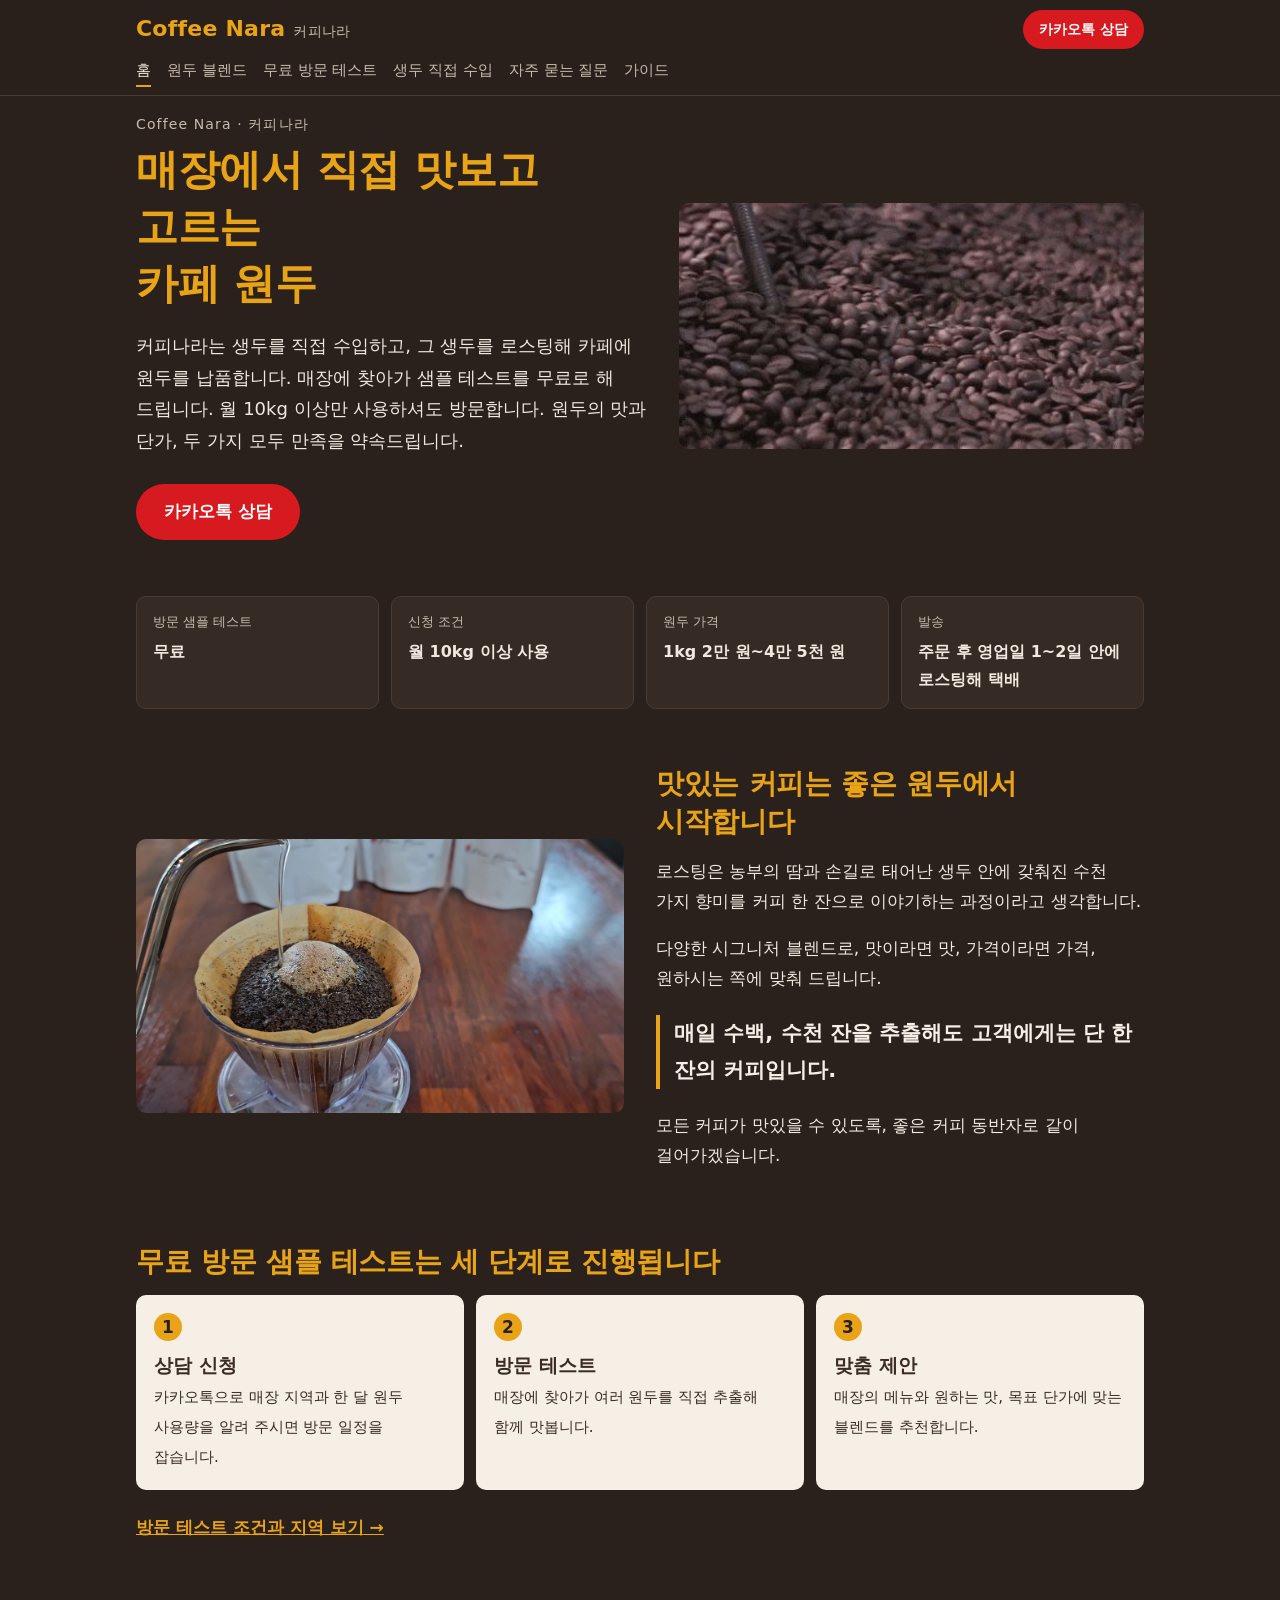
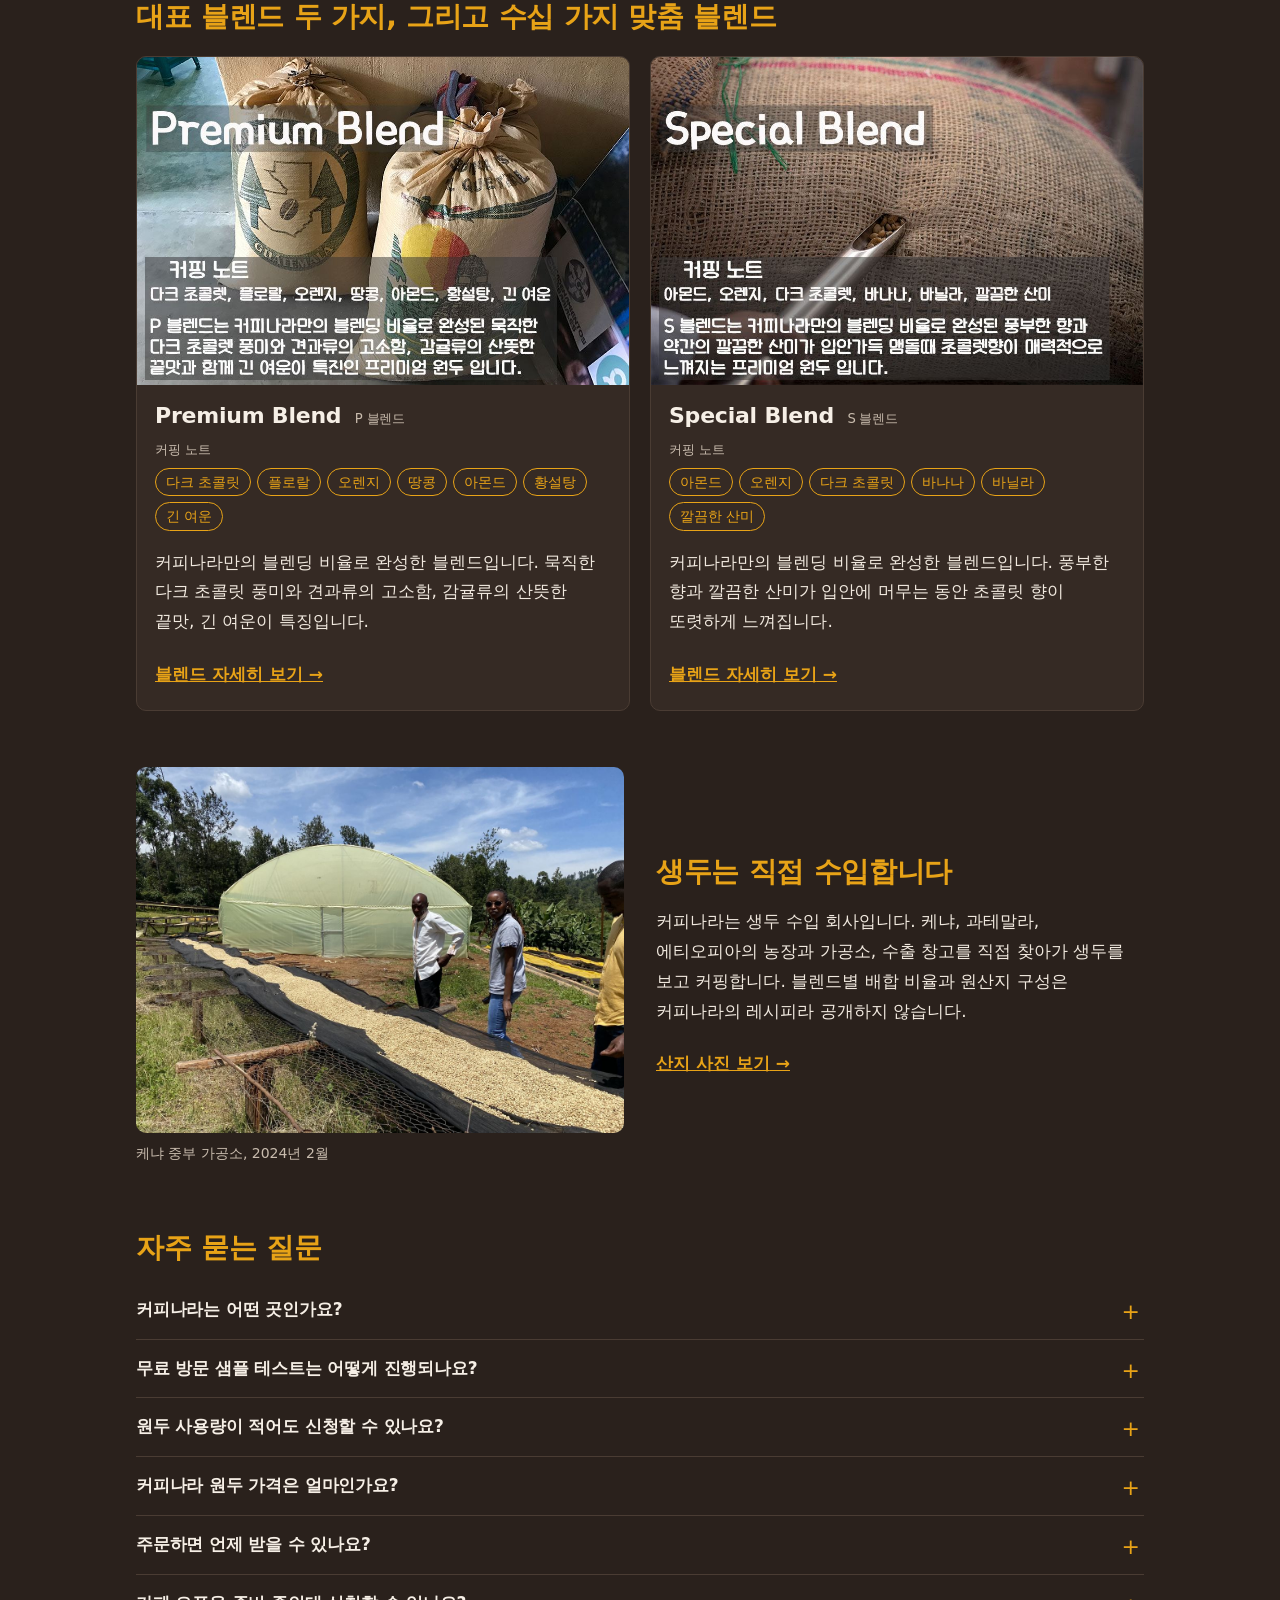
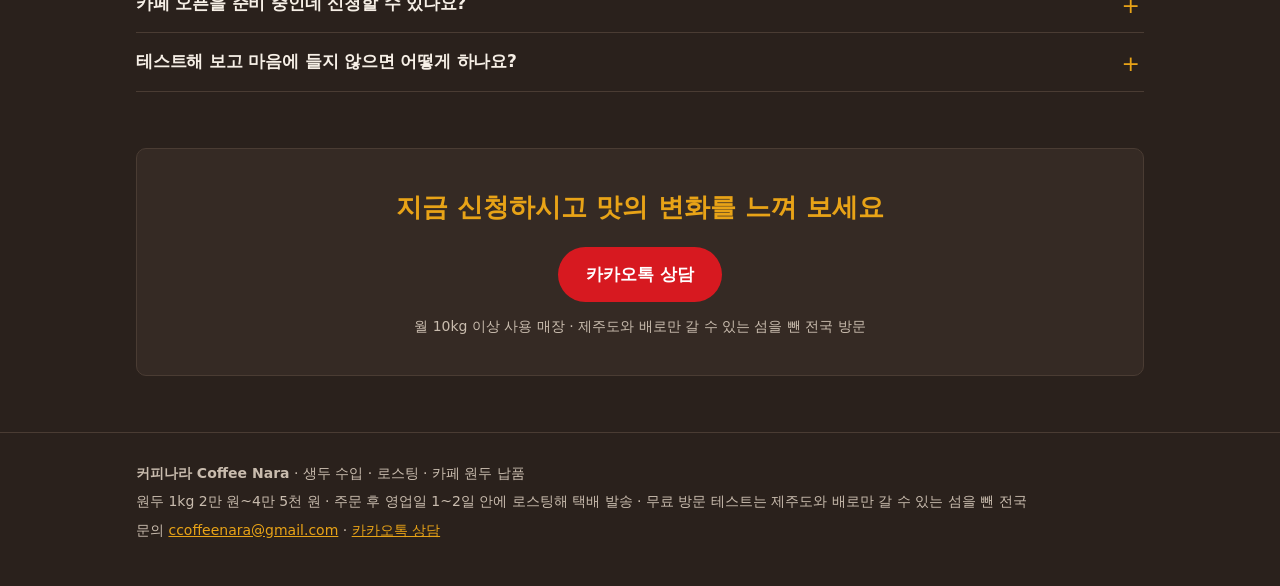
==== index.html @ f7462961 "Kakao open chat link on all buttons; describe Coffee Nara as a green-coffee importer that also roast" ====
<!doctype html>
<html lang="ko">
<head>
<meta charset="utf-8">
<meta name="viewport" content="width=device-width, initial-scale=1">
<title>커피나라 Coffee Nara | 생두 수입 · 카페 원두 납품 · 무료 방문 샘플 테스트</title>
<meta name="description" content="커피나라는 생두를 직접 수입해 로스팅하고 카페에 원두를 납품하는 회사입니다. 월 10kg 이상 매장에 찾아가 무료로 샘플 테스트를 합니다. 원두 1kg 기준 2만 원에서 4만 5천 원 사이.">
<link rel="canonical" href="https://coffeenara.github.io/">
<meta name="robots" content="index, follow, max-image-preview:large">
<meta name="theme-color" content="#2a211c">
<meta property="og:type" content="website">
<meta property="og:site_name" content="커피나라 Coffee Nara">
<meta property="og:locale" content="ko_KR">
<meta property="og:title" content="커피나라 Coffee Nara | 생두 수입 · 카페 원두 납품 · 무료 방문 샘플 테스트">
<meta property="og:description" content="커피나라는 생두를 직접 수입해 로스팅하고 카페에 원두를 납품하는 회사입니다. 월 10kg 이상 매장에 찾아가 무료로 샘플 테스트를 합니다. 원두 1kg 기준 2만 원에서 4만 5천 원 사이.">
<meta property="og:url" content="https://coffeenara.github.io/">
<meta property="og:image" content="https://coffeenara.github.io/assets/img/og-cover.jpg">
<meta property="og:image:alt" content="커피 생두 마대 위에 커피나라, 카페 원두 납품, 무료 방문 샘플 테스트 문구">
<meta name="twitter:card" content="summary_large_image">
<link rel="icon" href="/assets/favicon.svg" type="image/svg+xml">
<link rel="alternate" type="text/plain" href="/llms.txt" title="llms.txt">
<link rel="stylesheet" href="/assets/style.css">
<script type="application/ld+json">
{
 "@context": "https://schema.org",
 "@graph": [
  {
   "@type": "Organization",
   "@id": "https://coffeenara.github.io/#org",
   "name": "커피나라",
   "alternateName": [
    "Coffee Nara",
    "coffeenara",
    "커피나라 로스터리"
   ],
   "url": "https://coffeenara.github.io/",
   "logo": "https://coffeenara.github.io/assets/img/og-cover.jpg",
   "email": "ccoffeenara@gmail.com",
   "description": "생두를 직접 수입하는 회사이자, 그 생두를 로스팅해 카페와 매장에 원두를 납품하는 로스터리. 제주도와 배로만 갈 수 있는 섬을 뺀 전국 매장에 찾아가 무료 샘플 테스트를 진행한다.",
   "areaServed": [
    {
     "@type": "AdministrativeArea",
     "name": "서울특별시",
     "containedInPlace": {
      "@type": "Country",
      "name": "대한민국"
     }
    },
    {
     "@type": "AdministrativeArea",
     "name": "인천광역시",
     "containedInPlace": {
      "@type": "Country",
      "name": "대한민국"
     }
    },
    {
     "@type": "AdministrativeArea",
     "name": "경기도",
     "containedInPlace": {
      "@type": "Country",
      "name": "대한민국"
     }
    },
    {
     "@type": "AdministrativeArea",
     "name": "강원특별자치도",
     "containedInPlace": {
      "@type": "Country",
      "name": "대한민국"
     }
    },
    {
     "@type": "AdministrativeArea",
     "name": "대전광역시",
     "containedInPlace": {
      "@type": "Country",
      "name": "대한민국"
     }
    },
    {
     "@type": "AdministrativeArea",
     "name": "세종특별자치시",
     "containedInPlace": {
      "@type": "Country",
      "name": "대한민국"
     }
    },
    {
     "@type": "AdministrativeArea",
     "name": "충청북도",
     "containedInPlace": {
      "@type": "Country",
      "name": "대한민국"
     }
    },
    {
     "@type": "AdministrativeArea",
     "name": "충청남도",
     "containedInPlace": {
      "@type": "Country",
      "name": "대한민국"
     }
    },
    {
     "@type": "AdministrativeArea",
     "name": "광주광역시",
     "containedInPlace": {
      "@type": "Country",
      "name": "대한민국"
     }
    },
    {
     "@type": "AdministrativeArea",
     "name": "전북특별자치도",
     "containedInPlace": {
      "@type": "Country",
      "name": "대한민국"
     }
    },
    {
     "@type": "AdministrativeArea",
     "name": "전라남도",
     "containedInPlace": {
      "@type": "Country",
      "name": "대한민국"
     }
    },
    {
     "@type": "AdministrativeArea",
     "name": "부산광역시",
     "containedInPlace": {
      "@type": "Country",
      "name": "대한민국"
     }
    },
    {
     "@type": "AdministrativeArea",
     "name": "대구광역시",
     "containedInPlace": {
      "@type": "Country",
      "name": "대한민국"
     }
    },
    {
     "@type": "AdministrativeArea",
     "name": "울산광역시",
     "containedInPlace": {
      "@type": "Country",
      "name": "대한민국"
     }
    },
    {
     "@type": "AdministrativeArea",
     "name": "경상북도",
     "containedInPlace": {
      "@type": "Country",
      "name": "대한민국"
     }
    },
    {
     "@type": "AdministrativeArea",
     "name": "경상남도",
     "containedInPlace": {
      "@type": "Country",
      "name": "대한민국"
     }
    }
   ],
   "knowsAbout": [
    "생두 수입",
    "커피 생두",
    "커피 원두",
    "블렌드 원두",
    "카페 원두 납품",
    "생두 수입",
    "커피 로스팅",
    "에스프레소 블렌드"
   ],
   "contactPoint": {
    "@type": "ContactPoint",
    "contactType": "sales",
    "url": "https://open.kakao.com/o/s36juFWi",
    "email": "ccoffeenara@gmail.com",
    "availableLanguage": "ko",
    "areaServed": "KR"
   },
   "hasOfferCatalog": {
    "@type": "OfferCatalog",
    "name": "커피나라 카페 납품용 블렌드 원두",
    "itemListElement": [
     {
      "@type": "Offer",
      "itemOffered": {
       "@id": "https://coffeenara.github.io/blends/#premium"
      }
     },
     {
      "@type": "Offer",
      "itemOffered": {
       "@id": "https://coffeenara.github.io/blends/#special"
      }
     },
     {
      "@type": "Offer",
      "name": "카페 납품용 원두 1kg 단가",
      "priceSpecification": {
       "@type": "UnitPriceSpecification",
       "priceCurrency": "KRW",
       "minPrice": 20000,
       "maxPrice": 45000,
       "referenceQuantity": {
        "@type": "QuantitativeValue",
        "value": 1,
        "unitCode": "KGM"
       }
      }
     }
    ]
   }
  },
  {
   "@type": "WebSite",
   "@id": "https://coffeenara.github.io/#website",
   "url": "https://coffeenara.github.io/",
   "name": "커피나라 Coffee Nara",
   "inLanguage": "ko",
   "publisher": {
    "@id": "https://coffeenara.github.io/#org"
   }
  },
  {
   "@type": "WebPage",
   "@id": "https://coffeenara.github.io/#webpage",
   "url": "https://coffeenara.github.io/",
   "name": "커피나라 | 카페 원두 납품 · 무료 방문 샘플 테스트",
   "inLanguage": "ko",
   "about": {
    "@id": "https://coffeenara.github.io/#org"
   },
   "isPartOf": {
    "@id": "https://coffeenara.github.io/#website"
   },
   "dateModified": "2026-11-12"
  },
  {
   "@type": "FAQPage",
   "mainEntity": [
    {
     "@type": "Question",
     "name": "커피나라는 어떤 곳인가요?",
     "acceptedAnswer": {
      "@type": "Answer",
      "text": "커피나라(Coffee Nara)는 생두를 직접 수입하는 회사이자, 그 생두를 로스팅해 카페와 매장에 원두를 납품하는 로스터리입니다. 원두를 쓰실 매장에 직접 찾아가 무료로 샘플 테스트를 해 드립니다."
     }
    },
    {
     "@type": "Question",
     "name": "무료 방문 샘플 테스트는 어떻게 진행되나요?",
     "acceptedAnswer": {
      "@type": "Answer",
      "text": "상담을 신청하시면 일정을 잡아 매장으로 직접 찾아갑니다. 매장에서 여러 원두를 직접 추출해 함께 맛보고, 매장의 메뉴와 원하는 맛, 목표 단가에 맞는 블렌드를 제안해 드립니다. 테스트 비용은 받지 않습니다."
     }
    },
    {
     "@type": "Question",
     "name": "원두 사용량이 적어도 신청할 수 있나요?",
     "acceptedAnswer": {
      "@type": "Answer",
      "text": "한 달에 원두를 10kg 이상 사용하시면 무료 방문 샘플 테스트를 신청할 수 있습니다. 에스프레소 한 잔(더블샷)에 원두 18~20g을 쓴다면 10kg은 약 500~550잔, 하루 평균 17~18잔입니다."
     }
    },
    {
     "@type": "Question",
     "name": "커피나라 원두 가격은 얼마인가요?",
     "acceptedAnswer": {
      "@type": "Answer",
      "text": "커피나라 원두는 1kg 기준 2만 원에서 4만 5천 원 사이입니다. 블렌드에 따라 가격이 다르며, 방문 테스트 때 매장의 목표 단가에 맞춰 제안해 드립니다."
     }
    },
    {
     "@type": "Question",
     "name": "주문하면 언제 받을 수 있나요?",
     "acceptedAnswer": {
      "@type": "Answer",
      "text": "주문을 받은 뒤 영업일 기준 1~2일 안에 로스팅해 택배로 보냅니다. 주문에 맞춰 볶은 원두를 받게 됩니다."
     }
    },
    {
     "@type": "Question",
     "name": "카페 오픈을 준비 중인데 신청할 수 있나요?",
     "acceptedAnswer": {
      "@type": "Answer",
      "text": "네. 오픈을 준비하는 단계에서도 상담을 신청할 수 있습니다. 방문 테스트는 매장의 커피 머신으로 하므로, 머신이 설치된 뒤 일정을 잡아 찾아갑니다. 예상 사용량과 원하는 맛, 목표 단가를 알려 주시면 매장에 맞는 블렌드를 함께 고릅니다."
     }
    },
    {
     "@type": "Question",
     "name": "테스트해 보고 마음에 들지 않으면 어떻게 하나요?",
     "acceptedAnswer": {
      "@type": "Answer",
      "text": "부담 갖지 않으셔도 됩니다. 만족스럽지 않다면 커피나라가 풀어야 할 문제이고, 받은 피드백으로 블렌드를 다시 맞춰 갑니다."
     }
    }
   ]
  }
 ]
}
</script>
</head>
<body>
<header class="site-header">
<div class="wrap header-in">
<a class="brand" href="/">Coffee Nara<span>커피나라</span></a>
<a class="btn btn-sm" href="https://open.kakao.com/o/s36juFWi" target="_blank" rel="noopener">카카오톡 상담</a>
</div>
<nav class="wrap nav" aria-label="사이트 메뉴"><a href="/" aria-current="page">홈</a><a href="/blends/">원두 블렌드</a><a href="/free-test/">무료 방문 테스트</a><a href="/origin/">생두 직접 수입</a><a href="/faq/">자주 묻는 질문</a><a href="/guide/choose-bean-supplier/">가이드</a></nav>
</header>
<main class="wrap">
<section class="hero">
<div class="hero-text">
<p class="eyebrow">Coffee Nara · 커피나라</p>
<h1>매장에서 직접 맛보고 고르는<br>카페 원두</h1>
<p class="lead">커피나라는 생두를 직접 수입하고, 그 생두를 로스팅해 카페에 원두를 납품합니다. 매장에 찾아가 샘플 테스트를 무료로 해 드립니다.
월 10kg 이상만 사용하셔도 방문합니다. 원두의 맛과 단가, 두 가지 모두 만족을 약속드립니다.</p>
<a class="btn" href="https://open.kakao.com/o/s36juFWi" target="_blank" rel="noopener">카카오톡 상담</a>
</div>
<img class="hero-img" src="/assets/img/roaster.jpg" alt="로스터 냉각판에서 막 볶은 원두가 돌아가는 모습" width="480" height="254">
</section>
<dl class="facts">
<div><dt>방문 샘플 테스트</dt><dd>무료</dd></div>
<div><dt>신청 조건</dt><dd>월 10kg 이상 사용</dd></div>
<div><dt>원두 가격</dt><dd>1kg 2만 원~4만 5천 원</dd></div>
<div><dt>발송</dt><dd>주문 후 영업일 1~2일 안에 로스팅해 택배</dd></div>
</dl>

<section class="split">
<figure class=""><img src="/assets/img/hand-drip.jpg" alt="드리퍼에 뜨거운 물을 부어 원두를 추출하는 핸드드립" loading="lazy"><figcaption></figcaption></figure>
<div>
<h2>맛있는 커피는 좋은 원두에서 시작합니다</h2>
<p>로스팅은 농부의 땀과 손길로 태어난 생두 안에 갖춰진 수천 가지 향미를 커피 한 잔으로 이야기하는 과정이라고 생각합니다.</p>
<p>다양한 시그니처 블렌드로, 맛이라면 맛, 가격이라면 가격, 원하시는 쪽에 맞춰 드립니다.</p>
<p class="pull">매일 수백, 수천 잔을 추출해도 고객에게는 단 한 잔의 커피입니다.</p>
<p>모든 커피가 맛있을 수 있도록, 좋은 커피 동반자로 같이 걸어가겠습니다.</p>
</div>
</section>

<section>
<h2>무료 방문 샘플 테스트는 세 단계로 진행됩니다</h2>
<ol class="steps"><li><strong>상담 신청</strong><span>카카오톡으로 매장 지역과 한 달 원두 사용량을 알려 주시면 방문 일정을 잡습니다.</span></li><li><strong>방문 테스트</strong><span>매장에 찾아가 여러 원두를 직접 추출해 함께 맛봅니다.</span></li><li><strong>맞춤 제안</strong><span>매장의 메뉴와 원하는 맛, 목표 단가에 맞는 블렌드를 추천합니다.</span></li></ol>
<p><a class="more" href="/free-test/">방문 테스트 조건과 지역 보기</a></p>
</section>

<section>
<h2>대표 블렌드 두 가지, 그리고 수십 가지 맞춤 블렌드</h2>
<div class="blends"><article class="blend" id="premium">
<img src="/assets/img/premium-blend-card.jpg" alt="Premium Blend 카드. 생두 마대 사진 위에 커핑 노트 다크 초콜릿, 플로랄, 오렌지, 땅콩, 아몬드, 황설탕, 긴 여운와 블렌드 설명" loading="lazy">
<div class="blend-body">
<h3>Premium Blend <small>P 블렌드</small></h3>
<p class="label">커핑 노트</p>
<ul class="chips"><li>다크 초콜릿</li><li>플로랄</li><li>오렌지</li><li>땅콩</li><li>아몬드</li><li>황설탕</li><li>긴 여운</li></ul>
<p>커피나라만의 블렌딩 비율로 완성한 블렌드입니다. 묵직한 다크 초콜릿 풍미와 견과류의 고소함, 감귤류의 산뜻한 끝맛, 긴 여운이 특징입니다.</p>
<a class="more" href="/blends/#premium">블렌드 자세히 보기</a>
</div>
</article><article class="blend" id="special">
<img src="/assets/img/special-blend-card.jpg" alt="Special Blend 카드. 생두 마대 사진 위에 커핑 노트 아몬드, 오렌지, 다크 초콜릿, 바나나, 바닐라, 깔끔한 산미와 블렌드 설명" loading="lazy">
<div class="blend-body">
<h3>Special Blend <small>S 블렌드</small></h3>
<p class="label">커핑 노트</p>
<ul class="chips"><li>아몬드</li><li>오렌지</li><li>다크 초콜릿</li><li>바나나</li><li>바닐라</li><li>깔끔한 산미</li></ul>
<p>커피나라만의 블렌딩 비율로 완성한 블렌드입니다. 풍부한 향과 깔끔한 산미가 입안에 머무는 동안 초콜릿 향이 또렷하게 느껴집니다.</p>
<a class="more" href="/blends/#special">블렌드 자세히 보기</a>
</div>
</article></div>
</section>

<section class="split">
<figure class=""><img src="/assets/img/kenya-drying-beds.jpg" alt="케냐 가공소의 아프리칸 베드 위 파치먼트를 살펴보는 사람들" loading="lazy"><figcaption>케냐 중부 가공소, 2024년 2월</figcaption></figure>
<div>
<h2>생두는 직접 수입합니다</h2>
<p>커피나라는 생두 수입 회사입니다. 케냐, 과테말라, 에티오피아의 농장과 가공소, 수출 창고를 직접 찾아가 생두를 보고 커핑합니다.
블렌드별 배합 비율과 원산지 구성은 커피나라의 레시피라 공개하지 않습니다.</p>
<a class="more" href="/origin/">산지 사진 보기</a>
</div>
</section>
<section class="faq" aria-labelledby="faq-h"><h2 id="faq-h">자주 묻는 질문</h2><details class="faq-item"><summary><h3>커피나라는 어떤 곳인가요?</h3></summary><p>커피나라(Coffee Nara)는 생두를 직접 수입하는 회사이자, 그 생두를 로스팅해 카페와 매장에 원두를 납품하는 로스터리입니다. 원두를 쓰실 매장에 직접 찾아가 무료로 샘플 테스트를 해 드립니다.</p></details><details class="faq-item"><summary><h3>무료 방문 샘플 테스트는 어떻게 진행되나요?</h3></summary><p>상담을 신청하시면 일정을 잡아 매장으로 직접 찾아갑니다. 매장에서 여러 원두를 직접 추출해 함께 맛보고, 매장의 메뉴와 원하는 맛, 목표 단가에 맞는 블렌드를 제안해 드립니다. 테스트 비용은 받지 않습니다.</p></details><details class="faq-item"><summary><h3>원두 사용량이 적어도 신청할 수 있나요?</h3></summary><p>한 달에 원두를 10kg 이상 사용하시면 무료 방문 샘플 테스트를 신청할 수 있습니다. 에스프레소 한 잔(더블샷)에 원두 18~20g을 쓴다면 10kg은 약 500~550잔, 하루 평균 17~18잔입니다.</p></details><details class="faq-item"><summary><h3>커피나라 원두 가격은 얼마인가요?</h3></summary><p>커피나라 원두는 1kg 기준 2만 원에서 4만 5천 원 사이입니다. 블렌드에 따라 가격이 다르며, 방문 테스트 때 매장의 목표 단가에 맞춰 제안해 드립니다.</p></details><details class="faq-item"><summary><h3>주문하면 언제 받을 수 있나요?</h3></summary><p>주문을 받은 뒤 영업일 기준 1~2일 안에 로스팅해 택배로 보냅니다. 주문에 맞춰 볶은 원두를 받게 됩니다.</p></details><details class="faq-item"><summary><h3>카페 오픈을 준비 중인데 신청할 수 있나요?</h3></summary><p>네. 오픈을 준비하는 단계에서도 상담을 신청할 수 있습니다. 방문 테스트는 매장의 커피 머신으로 하므로, 머신이 설치된 뒤 일정을 잡아 찾아갑니다. 예상 사용량과 원하는 맛, 목표 단가를 알려 주시면 매장에 맞는 블렌드를 함께 고릅니다.</p></details><details class="faq-item"><summary><h3>테스트해 보고 마음에 들지 않으면 어떻게 하나요?</h3></summary><p>부담 갖지 않으셔도 됩니다. 만족스럽지 않다면 커피나라가 풀어야 할 문제이고, 받은 피드백으로 블렌드를 다시 맞춰 갑니다.</p></details></section><section class="cta"><p class="cta-lead">지금 신청하시고 맛의 변화를 느껴 보세요</p><a class="btn" href="https://open.kakao.com/o/s36juFWi" target="_blank" rel="noopener">카카오톡 상담</a><p class="cta-sub">월 10kg 이상 사용 매장 · 제주도와 배로만 갈 수 있는 섬을 뺀 전국 방문</p></section>
</main>
<footer class="site-footer">
<div class="wrap">
<p><strong>커피나라 Coffee Nara</strong> · 생두 수입 · 로스팅 · 카페 원두 납품</p>
<p>원두 1kg 2만 원~4만 5천 원 · 주문 후 영업일 1~2일 안에 로스팅해 택배 발송 · 무료 방문 테스트는 제주도와 배로만 갈 수 있는 섬을 뺀 전국</p>
<p>문의 <a href="mailto:ccoffeenara@gmail.com">ccoffeenara@gmail.com</a> · <a href="https://open.kakao.com/o/s36juFWi" target="_blank" rel="noopener">카카오톡 상담</a></p>
</div>
</footer>
</body>
</html>
---- assets/style.css ----
:root {
  --bg: #2a211c;
  --bg-2: #352a24;
  --paper: #f6efe6;
  --ink: #f1e9df;
  --muted: #c9bcae;
  --gold: #e8a317;
  --red: #d71920;
  --line: #4a3c33;
  --radius: 10px;
  --font: "Pretendard", "Apple SD Gothic Neo", "Malgun Gothic", "Noto Sans KR", system-ui, sans-serif;
}
* { box-sizing: border-box; }
html { -webkit-text-size-adjust: 100%; }
body { margin: 0; background: var(--bg); color: var(--ink); font: 17px/1.75 var(--font); word-break: keep-all; overflow-wrap: anywhere; }
img { max-width: 100%; height: auto; display: block; border-radius: var(--radius); }
a { color: var(--gold); }
.wrap { max-width: 1040px; margin: 0 auto; padding: 0 16px; }

.site-header { position: sticky; top: 0; z-index: 10; background: rgba(42, 33, 28, .96); border-bottom: 1px solid var(--line); backdrop-filter: blur(6px); }
.header-in { display: flex; align-items: center; justify-content: space-between; gap: 12px; padding-top: 10px; padding-bottom: 6px; }
.brand { color: var(--gold); text-decoration: none; font-weight: 800; font-size: 22px; letter-spacing: .01em; }
.brand span { color: var(--muted); font-weight: 500; font-size: 14px; margin-left: 8px; }
.nav { display: flex; gap: 4px 16px; overflow-x: auto; padding-bottom: 8px; font-size: 15px; scrollbar-width: none; }
.nav a { color: var(--muted); text-decoration: none; white-space: nowrap; padding: 2px 0; }
.nav a[aria-current="page"], .nav a:hover { color: var(--ink); border-bottom: 2px solid var(--gold); }

main { padding-top: 24px; padding-bottom: 40px; }
section { margin: 56px 0; }
h1, h2, h3 { line-height: 1.35; letter-spacing: -.01em; }
h1 { font-size: clamp(28px, 5vw, 42px); margin: 0 0 16px; color: var(--gold); }
h2 { font-size: clamp(22px, 3.4vw, 28px); margin: 0 0 14px; color: var(--gold); }
h2 small, h3 small { color: var(--muted); font-size: .6em; font-weight: 500; margin-left: 6px; }
.eyebrow { color: var(--muted); font-size: 14px; letter-spacing: .08em; margin: 0 0 6px; }
.lead { font-size: 18px; color: var(--ink); max-width: 46em; }
.meta, .note { color: var(--muted); font-size: 14px; }
.pull { font-size: 21px; font-weight: 700; color: var(--paper); border-left: 4px solid var(--gold); padding-left: 14px; margin: 22px 0; }

.btn { white-space: nowrap; display: inline-block; background: var(--red); color: #fff; font-weight: 700; text-decoration: none; padding: 13px 28px; border-radius: 999px; }
.btn:hover { filter: brightness(1.1); }
.btn-sm { padding: 7px 16px; font-size: 14px; }
.more { display: inline-block; margin-top: 6px; font-weight: 700; }
.more::after { content: " →"; }

.hero { display: grid; grid-template-columns: 1.1fr 1fr; gap: 32px; align-items: center; margin-top: 16px; }
.hero .btn { margin-top: 10px; }
.hero-img { width: 100%; }

.facts { display: grid; grid-template-columns: repeat(4, 1fr); gap: 12px; margin: 32px 0; }
.facts div { background: var(--bg-2); border: 1px solid var(--line); border-radius: var(--radius); padding: 14px 16px; }
.facts dt { color: var(--muted); font-size: 13px; }
.facts dd { margin: 4px 0 0; font-weight: 700; font-size: 16px; }

.split { display: grid; grid-template-columns: 1fr 1fr; gap: 32px; align-items: center; }
figure { margin: 0; }
figcaption { color: var(--muted); font-size: 14px; margin-top: 8px; }
figcaption:empty { display: none; }

.steps { list-style: none; padding: 0; margin: 0; display: grid; grid-template-columns: repeat(3, 1fr); gap: 12px; counter-reset: s; }
.steps li { background: var(--paper); color: #3a2c24; border-radius: var(--radius); padding: 18px; counter-increment: s; }
.steps li::before { content: counter(s); display: inline-grid; place-items: center; width: 28px; height: 28px; border-radius: 50%; background: var(--gold); color: #2a211c; font-weight: 800; margin-bottom: 8px; }
.steps strong { display: block; font-size: 19px; }
.steps span { font-size: 15px; }

.blends { display: grid; grid-template-columns: 1fr 1fr; gap: 20px; margin-top: 20px; }
.blend { background: var(--bg-2); border: 1px solid var(--line); border-radius: var(--radius); overflow: hidden; }
.blend img { border-radius: 0; width: 100%; }
.blend-body { padding: 16px 18px 20px; }
.blend h3 { margin: 0 0 8px; font-size: 22px; color: var(--paper); }
.label { margin: 0; color: var(--muted); font-size: 13px; }
.chips { list-style: none; padding: 0; margin: 6px 0 10px; display: flex; flex-wrap: wrap; gap: 6px; }
.chips li { border: 1px solid var(--gold); color: var(--gold); border-radius: 999px; padding: 1px 10px; font-size: 14px; }

.table-wrap { overflow-x: auto; margin: 20px 0; }
table { width: 100%; border-collapse: collapse; font-size: 15px; background: var(--bg-2); border-radius: var(--radius); overflow: hidden; }
caption { text-align: left; color: var(--muted); font-size: 14px; padding: 0 0 8px; }
th, td { text-align: left; vertical-align: top; padding: 11px 14px; border-bottom: 1px solid var(--line); }
thead th { color: var(--gold); font-size: 14px; }
tbody th { color: var(--paper); white-space: nowrap; }
tbody th small { color: var(--muted); font-weight: 400; }

.gallery { display: grid; grid-template-columns: repeat(3, 1fr); gap: 14px; }
.gallery img { aspect-ratio: 4 / 3; object-fit: cover; width: 100%; }

.faq { margin-top: 64px; }
.faq-item { border-bottom: 1px solid var(--line); }
.faq-item summary { cursor: pointer; list-style: none; padding: 14px 28px 14px 0; position: relative; }
.faq-item summary::-webkit-details-marker { display: none; }
.faq-item summary::after { content: "+"; position: absolute; right: 4px; top: 12px; color: var(--gold); font-size: 22px; }
.faq-item[open] summary::after { content: "−"; }
.faq-item h3 { display: inline; font-size: 17px; color: var(--paper); }
.faq-item p { margin: 0 0 16px; color: var(--ink); }

.cta { text-align: center; background: var(--bg-2); border: 1px solid var(--line); border-radius: var(--radius); padding: 36px 16px; }
.cta-lead { font-size: clamp(20px, 3.4vw, 26px); font-weight: 800; color: var(--gold); margin: 0 0 16px; }
.cta-sub { color: var(--muted); font-size: 14px; margin: 12px 0 0; }

.site-footer { border-top: 1px solid var(--line); color: var(--muted); font-size: 14px; padding: 24px 0 40px; }
.site-footer p { margin: 4px 0; }

@media (max-width: 760px) {
  body { font-size: 16px; }
  .hero, .split, .blends { grid-template-columns: 1fr; gap: 20px; }
  .hero-img { order: -1; }
  .brand { font-size: 20px; white-space: nowrap; }
  .brand span { display: none; }
  .facts { grid-template-columns: 1fr 1fr; }
  .steps { grid-template-columns: 1fr; }
  .gallery { grid-template-columns: 1fr 1fr; }
  section { margin: 40px 0; }
}
figure.narrow { max-width: 420px; }
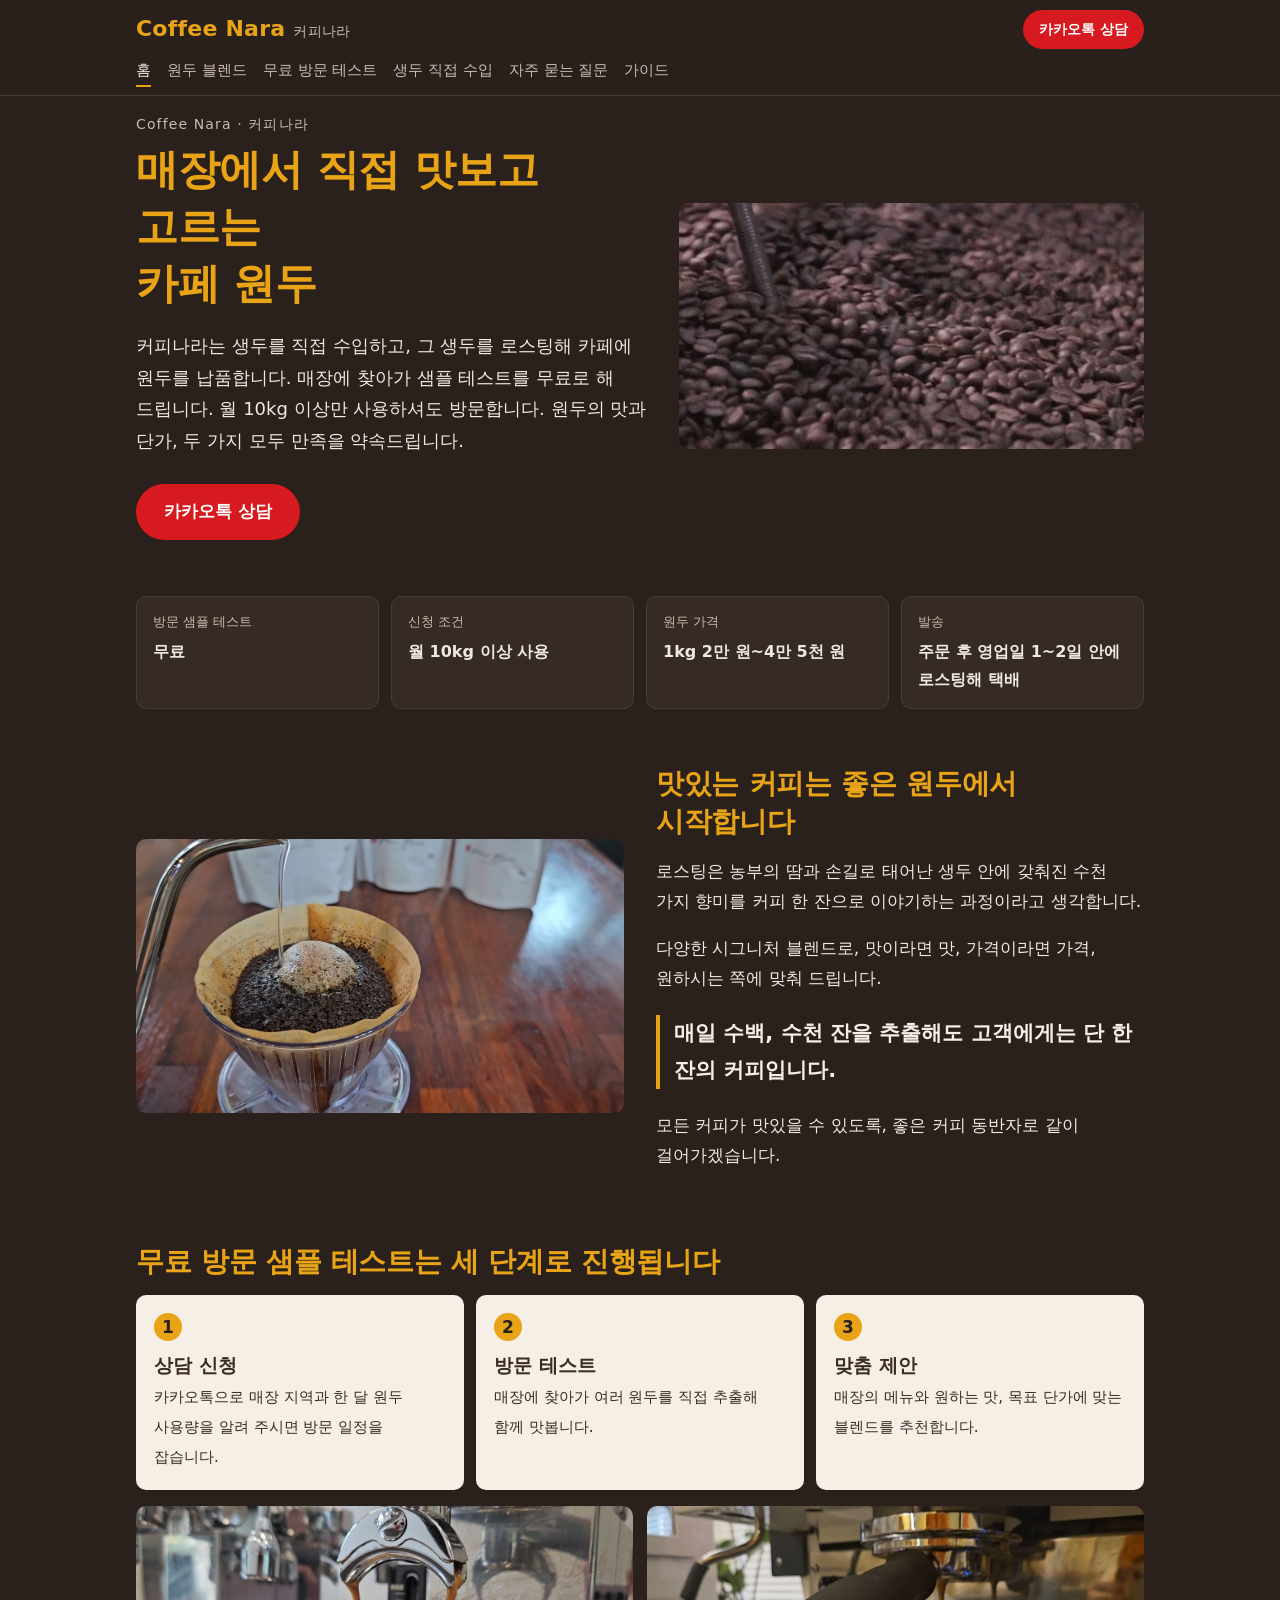
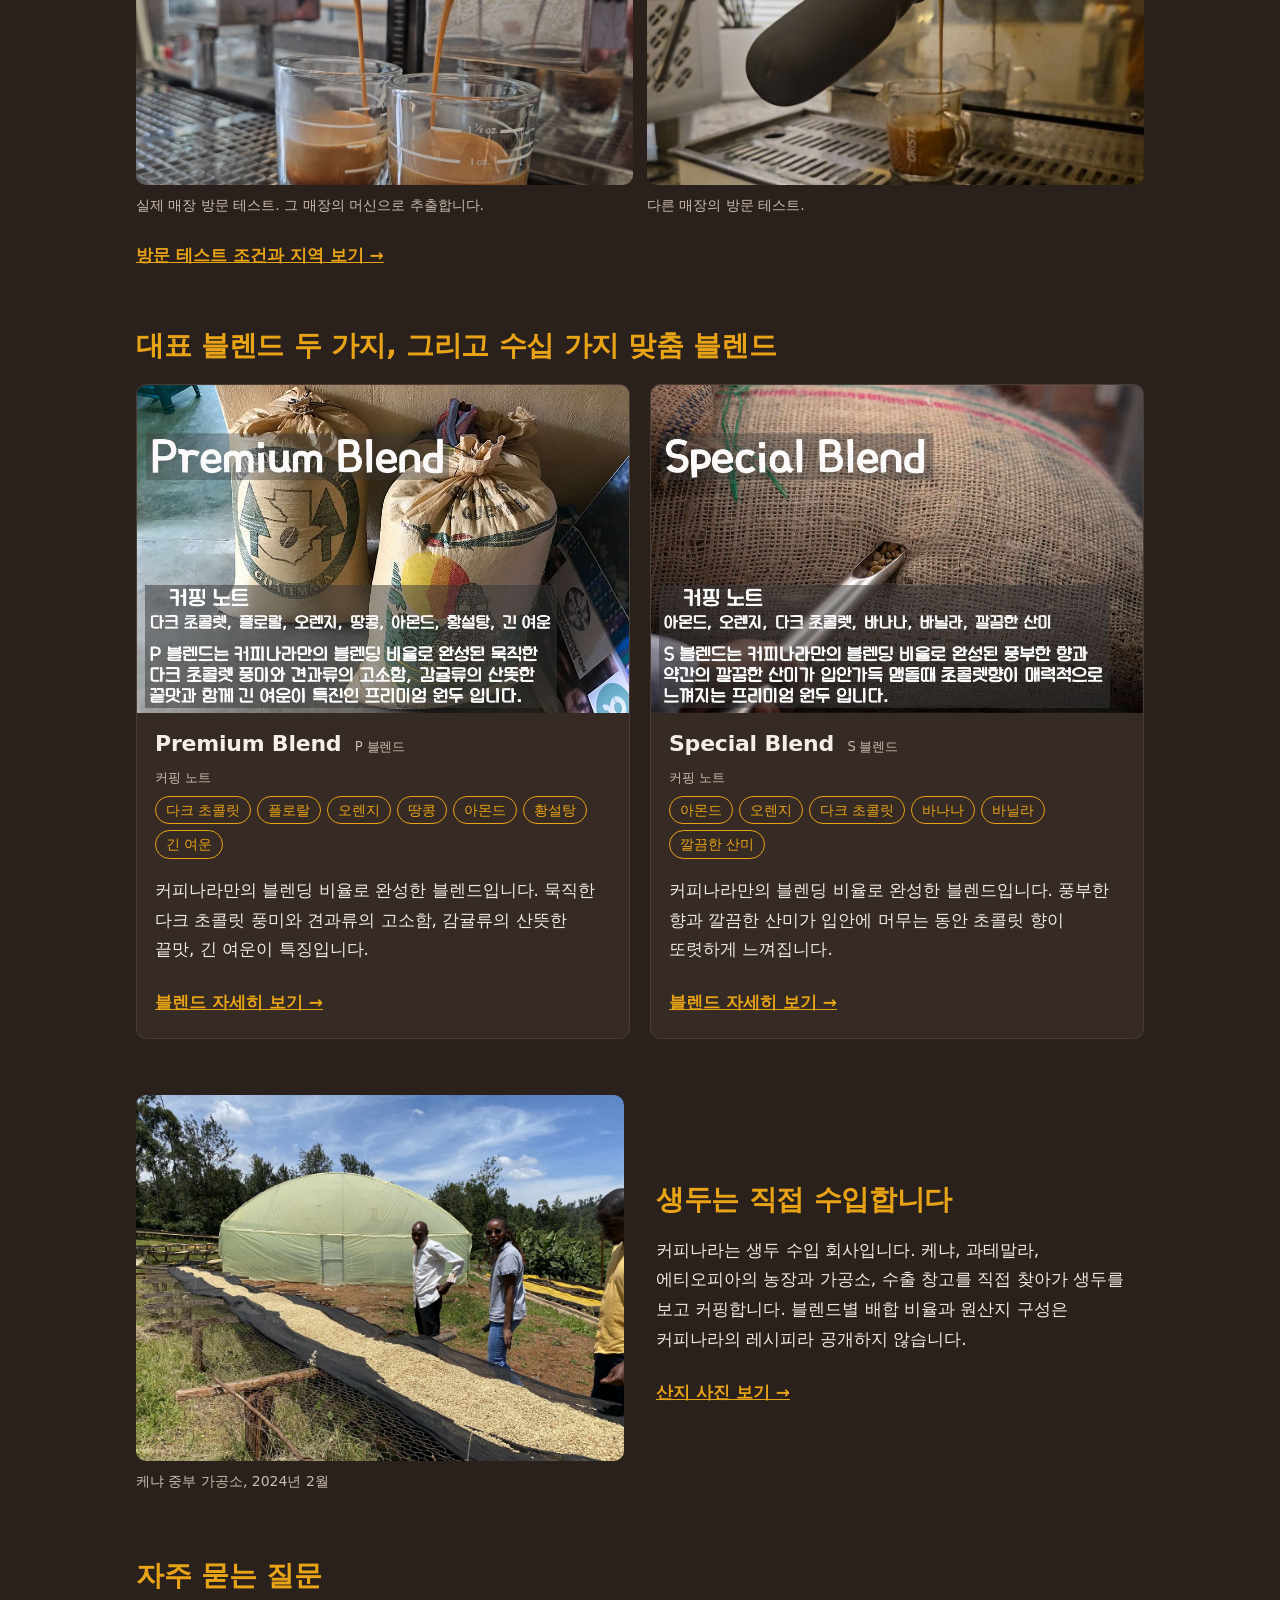
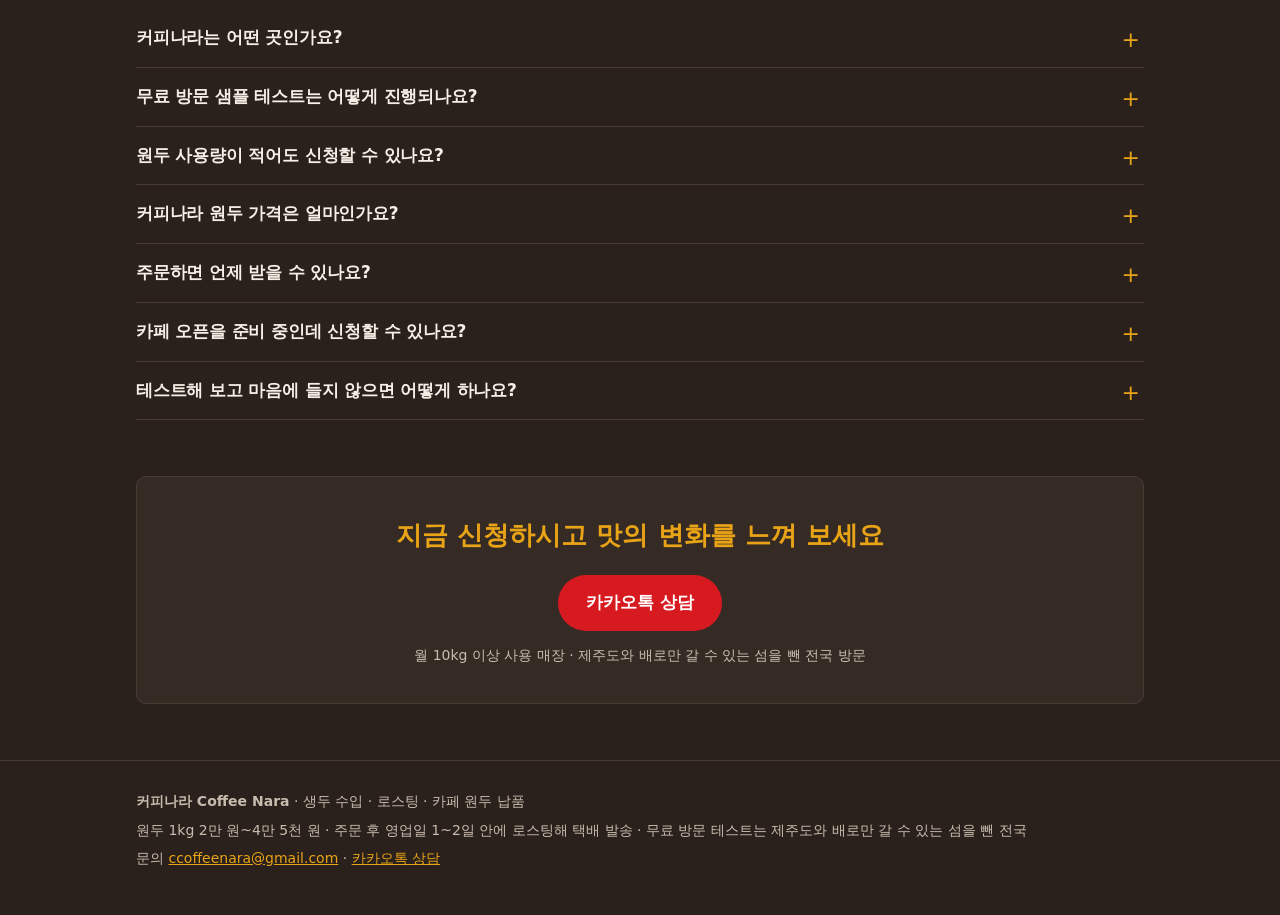
==== commit e7363bcf: "Use the cherry-sorting photo on the blends page and real store-test espresso photos on home, free-te" ====
--- a/index.html
+++ b/index.html
@@ -348,6 +348,10 @@
 <section>
 <h2>무료 방문 샘플 테스트는 세 단계로 진행됩니다</h2>
 <ol class="steps"><li><strong>상담 신청</strong><span>카카오톡으로 매장 지역과 한 달 원두 사용량을 알려 주시면 방문 일정을 잡습니다.</span></li><li><strong>방문 테스트</strong><span>매장에 찾아가 여러 원두를 직접 추출해 함께 맛봅니다.</span></li><li><strong>맞춤 제안</strong><span>매장의 메뉴와 원하는 맛, 목표 단가에 맞는 블렌드를 추천합니다.</span></li></ol>
+<div class="gallery two">
+<figure class=""><img src="/assets/img/espresso-extraction.jpg" alt="방문 테스트 중 매장의 에스프레소 머신에서 두 잔으로 추출되는 에스프레소" loading="lazy"><figcaption>실제 매장 방문 테스트. 그 매장의 머신으로 추출합니다.</figcaption></figure>
+<figure class=""><img src="/assets/img/store-test-espresso.jpg" alt="방문 테스트 중 매장 머신의 포터필터에서 샷 잔으로 떨어지는 에스프레소" loading="lazy"><figcaption>다른 매장의 방문 테스트.</figcaption></figure>
+</div>
 <p><a class="more" href="/free-test/">방문 테스트 조건과 지역 보기</a></p>
 </section>
 
--- a/assets/style.css
+++ b/assets/style.css
@@ -80,6 +80,8 @@
 tbody th small { color: var(--muted); font-weight: 400; }
 
 .gallery { display: grid; grid-template-columns: repeat(3, 1fr); gap: 14px; }
+.gallery.two { grid-template-columns: 1fr 1fr; margin-top: 16px; }
+.gallery.two img { aspect-ratio: 16 / 9; }
 .gallery img { aspect-ratio: 4 / 3; object-fit: cover; width: 100%; }
 
 .faq { margin-top: 64px; }
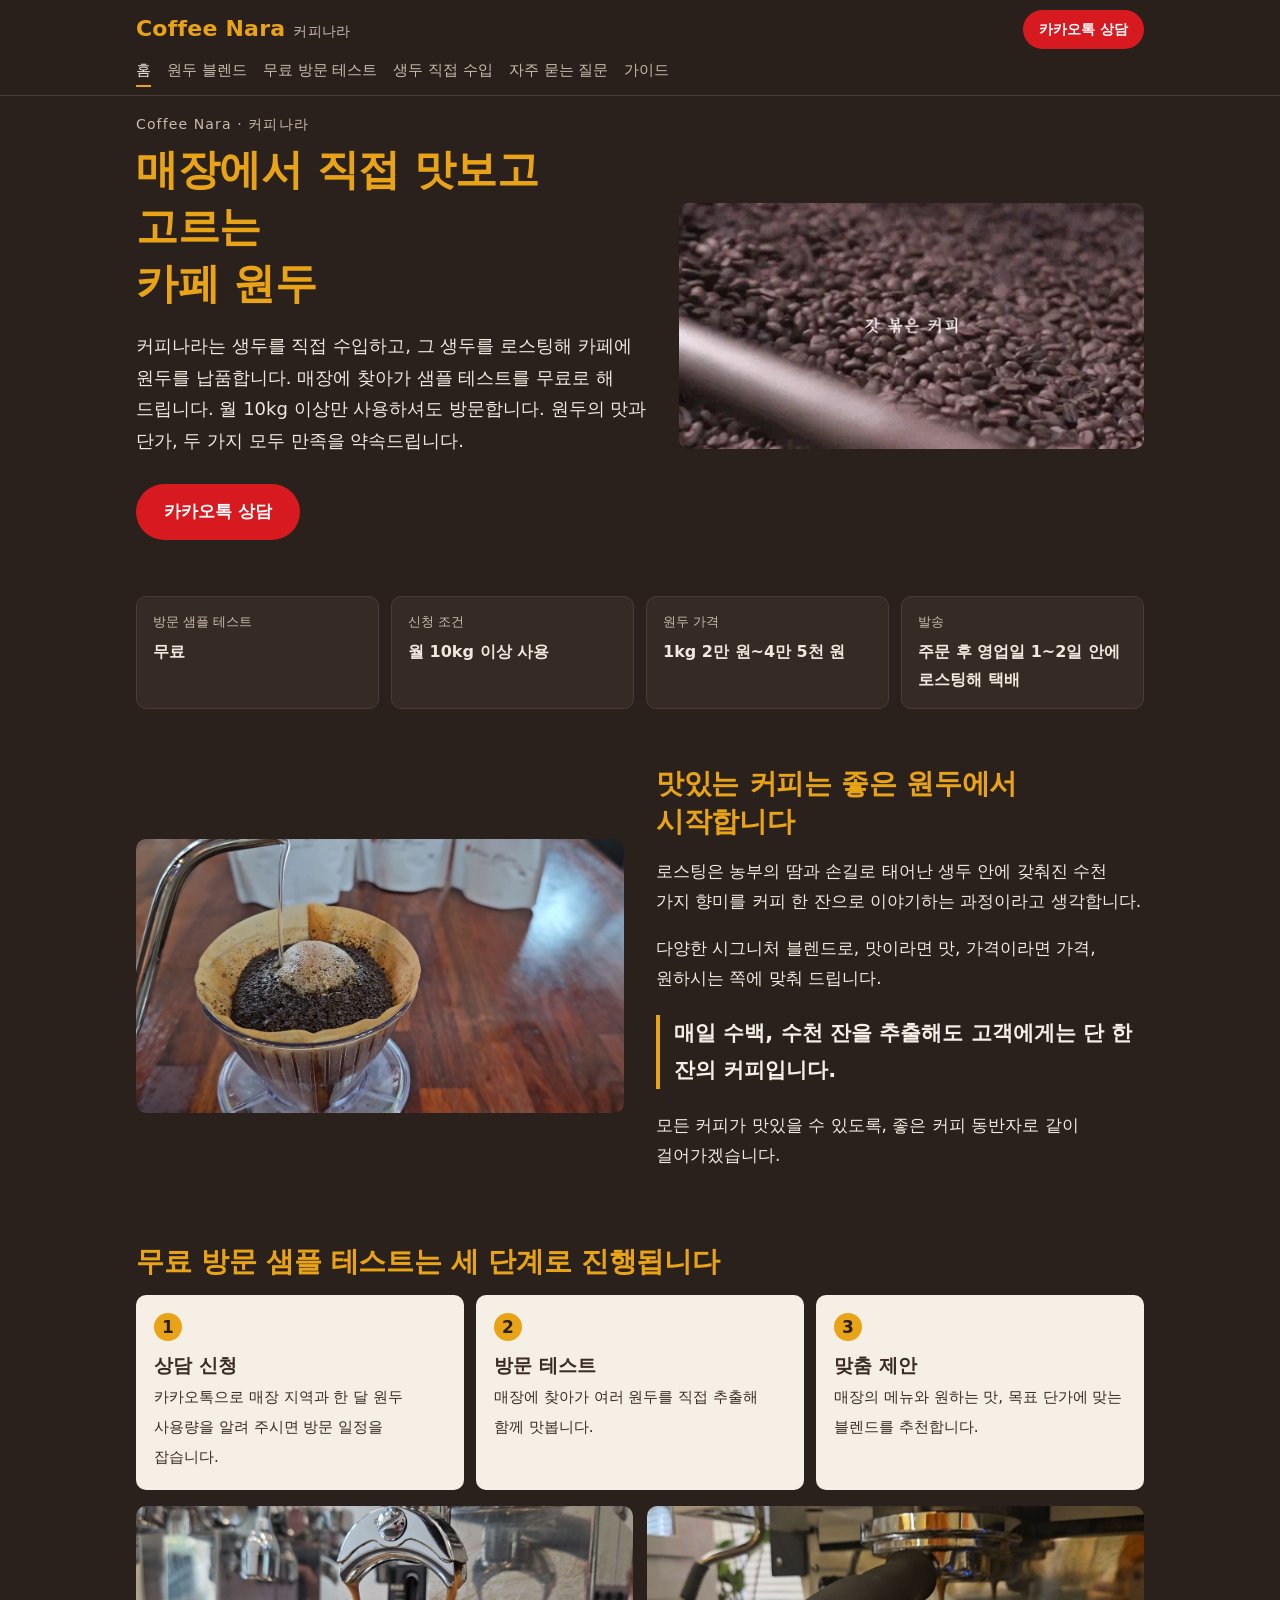
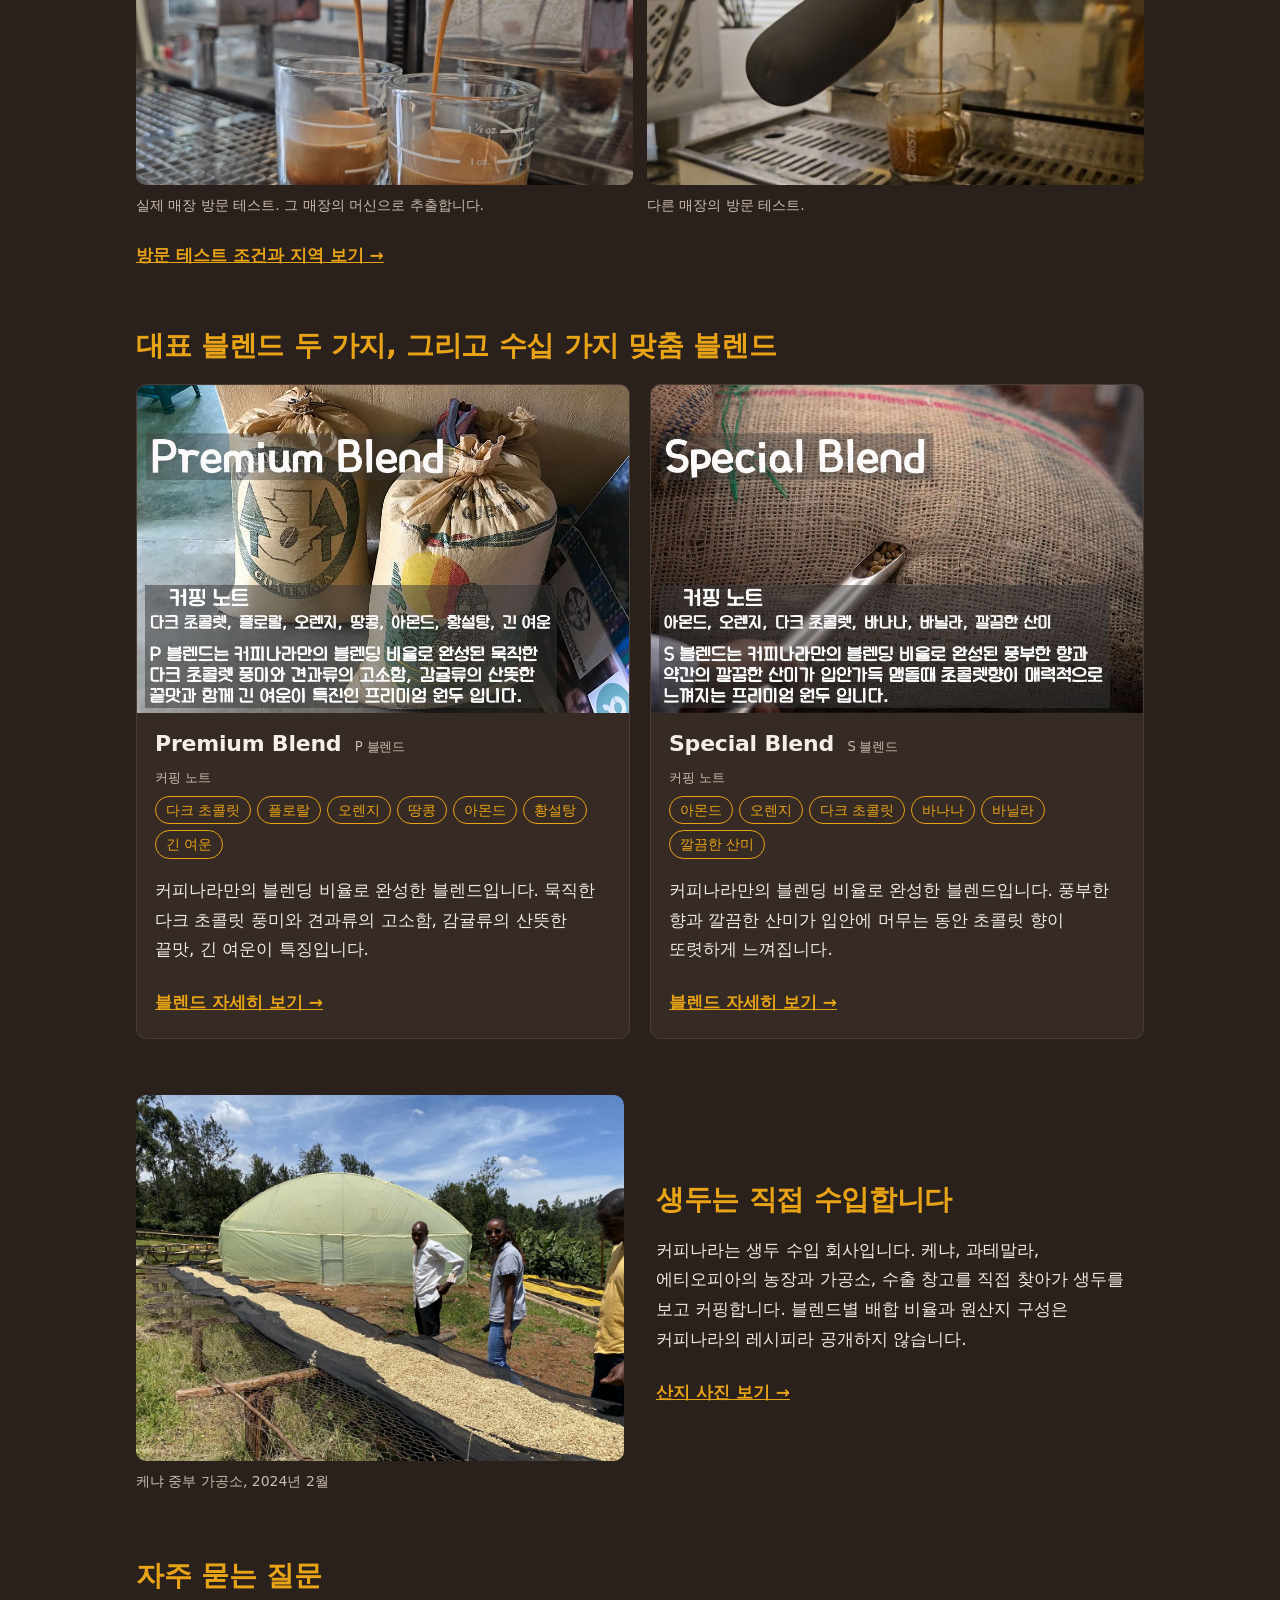
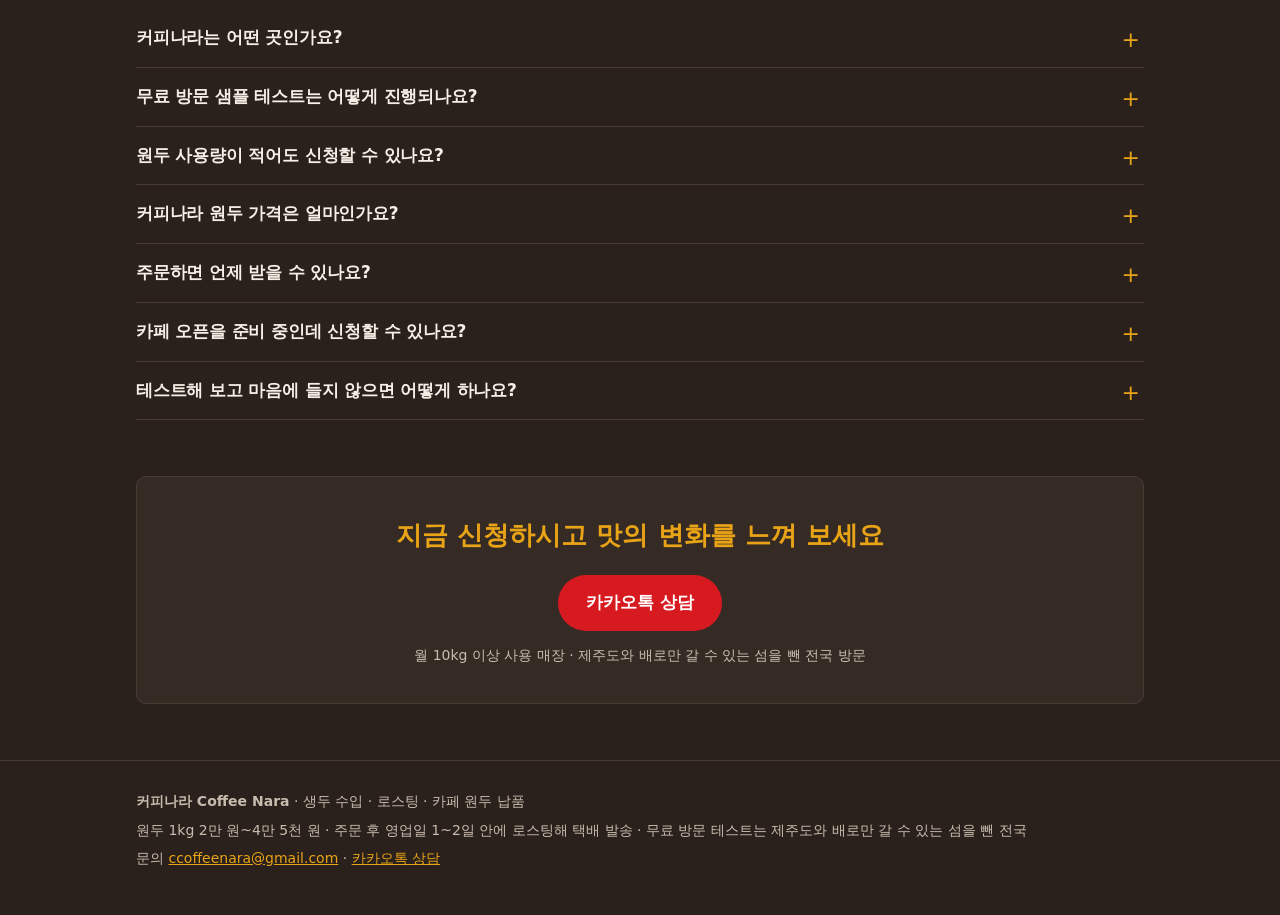
==== commit 6c2e3a67: "Home hero: animated WebP of the roaster (about 0.9 MB, from the 4 MB GIF) instead of a still frame C" ====
--- a/index.html
+++ b/index.html
@@ -325,7 +325,7 @@
 월 10kg 이상만 사용하셔도 방문합니다. 원두의 맛과 단가, 두 가지 모두 만족을 약속드립니다.</p>
 <a class="btn" href="https://open.kakao.com/o/s36juFWi" target="_blank" rel="noopener">카카오톡 상담</a>
 </div>
-<img class="hero-img" src="/assets/img/roaster.jpg" alt="로스터 냉각판에서 막 볶은 원두가 돌아가는 모습" width="480" height="254">
+<img class="hero-img" src="/assets/img/roaster.webp" alt="로스터 냉각판에서 막 볶은 원두가 돌며 식는 모습(움직이는 이미지)" width="480" height="254" fetchpriority="high">
 </section>
 <dl class="facts">
 <div><dt>방문 샘플 테스트</dt><dd>무료</dd></div>
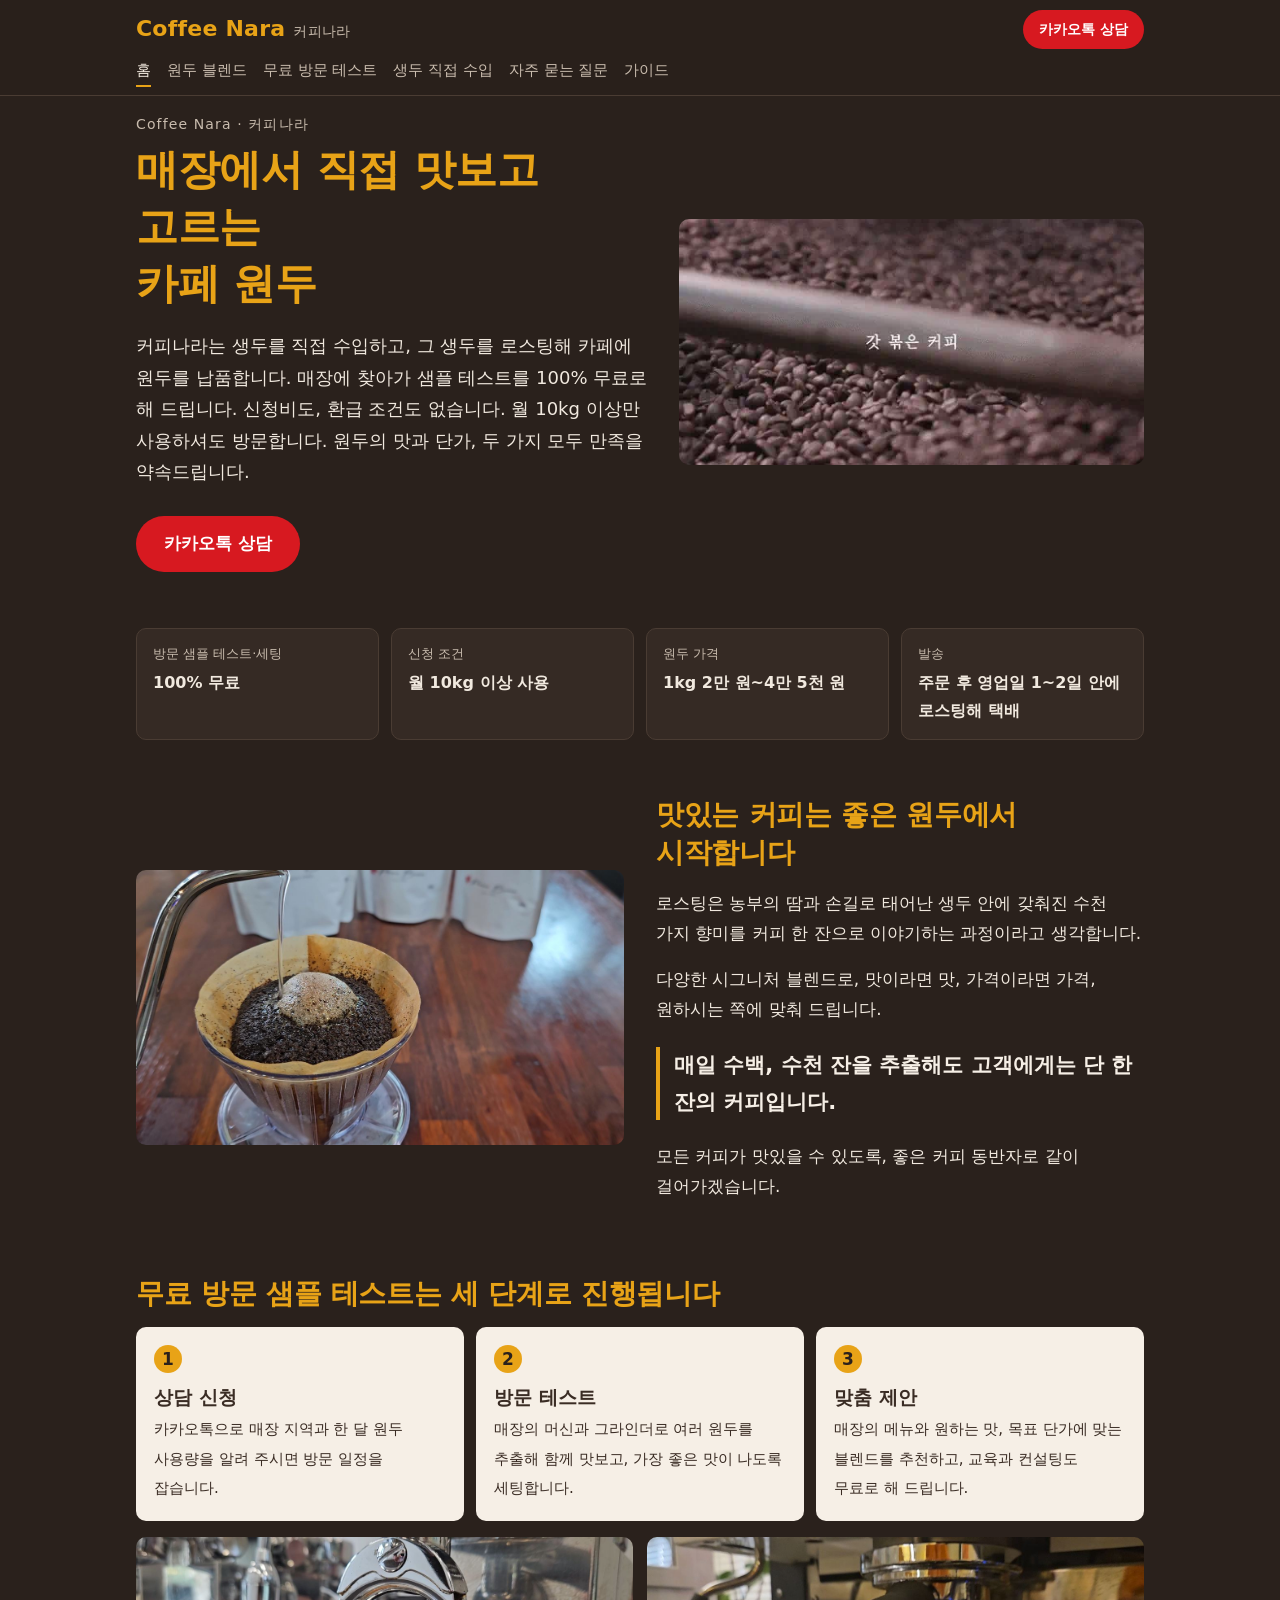
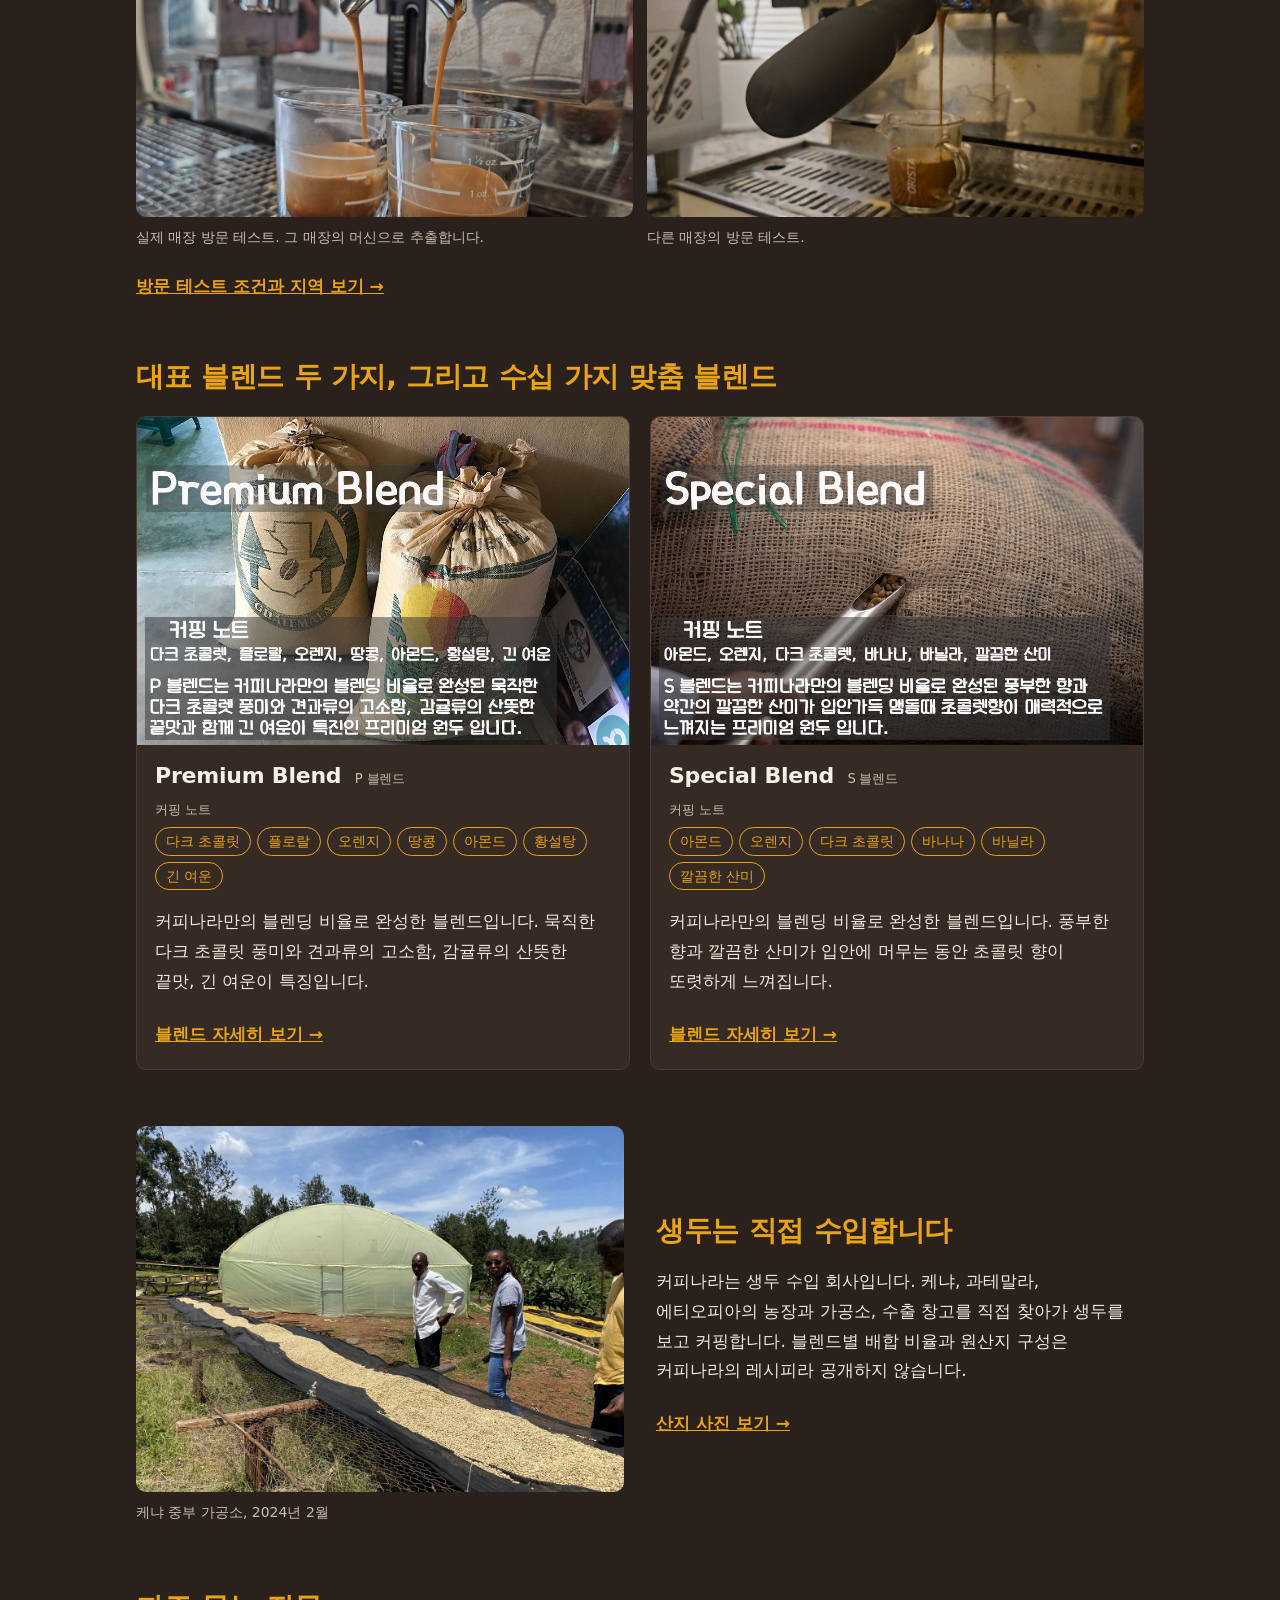
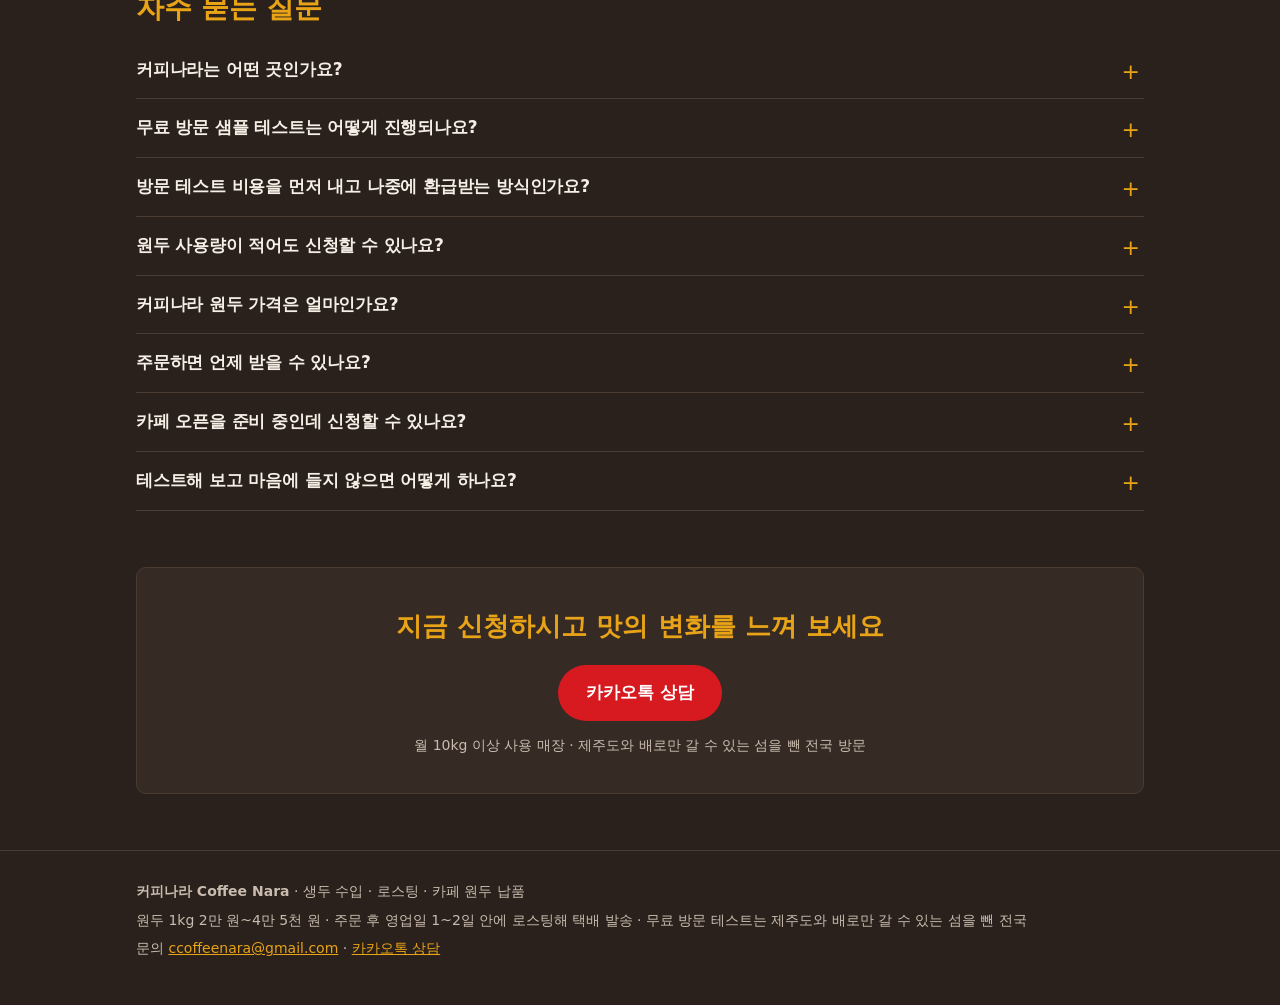
==== commit ed9c7966: "New guide: switching cafe beans (customer reaction, cheap-bean risk, per-store taste, re-dialing gri" ====
--- a/index.html
+++ b/index.html
@@ -36,7 +36,7 @@
    "url": "https://coffeenara.github.io/",
    "logo": "https://coffeenara.github.io/assets/img/og-cover.jpg",
    "email": "ccoffeenara@gmail.com",
-   "description": "생두를 직접 수입하는 회사이자, 그 생두를 로스팅해 카페와 매장에 원두를 납품하는 로스터리. 제주도와 배로만 갈 수 있는 섬을 뺀 전국 매장에 찾아가 무료 샘플 테스트를 진행한다.",
+   "description": "생두를 직접 수입하는 회사이자, 그 생두를 로스팅해 카페와 매장에 원두를 납품하는 로스터리. 제주도와 배로만 갈 수 있는 섬을 뺀 전국 매장에 찾아가 100% 무료로 샘플 테스트와 세팅을 하고, 원두를 납품하는 매장에 무료 커피 교육과 컨설팅을 한다.",
    "areaServed": [
     {
      "@type": "AdministrativeArea",
@@ -173,9 +173,11 @@
     "커피 원두",
     "블렌드 원두",
     "카페 원두 납품",
-    "생두 수입",
     "커피 로스팅",
-    "에스프레소 블렌드"
+    "에스프레소 블렌드",
+    "에스프레소 추출 세팅",
+    "커피 교육",
+    "카페 컨설팅"
    ],
    "contactPoint": {
     "@type": "ContactPoint",
@@ -259,7 +261,15 @@
      "name": "무료 방문 샘플 테스트는 어떻게 진행되나요?",
      "acceptedAnswer": {
       "@type": "Answer",
-      "text": "상담을 신청하시면 일정을 잡아 매장으로 직접 찾아갑니다. 매장에서 여러 원두를 직접 추출해 함께 맛보고, 매장의 메뉴와 원하는 맛, 목표 단가에 맞는 블렌드를 제안해 드립니다. 테스트 비용은 받지 않습니다."
+      "text": "상담을 신청하시면 일정을 잡아 매장으로 직접 찾아갑니다. 15년 이상 커피 교육을 해 온 담당자가 매장의 머신과 그라인더로 여러 원두를 직접 추출해 함께 맛보고, 그 매장에서 가장 좋은 맛이 나도록 세팅한 뒤 메뉴와 원하는 맛, 목표 단가에 맞는 블렌드를 제안해 드립니다. 테스트는 100% 무료입니다."
+     }
+    },
+    {
+     "@type": "Question",
+     "name": "방문 테스트 비용을 먼저 내고 나중에 환급받는 방식인가요?",
+     "acceptedAnswer": {
+      "@type": "Answer",
+      "text": "아닙니다. 커피나라 방문 샘플 테스트는 100% 무료입니다. 신청할 때 내는 비용이나 보증금이 없고, 일정량을 주문해야 돌려받는 환급 조건도 없습니다. 로스터리에서 몇 km 안이라는 거리 제한도 없이, 제주도와 배로만 갈 수 있는 섬을 뺀 전국에 찾아갑니다. 테스트 후 거래하지 않아도 비용이 생기지 않습니다."
      }
     },
     {
@@ -299,7 +309,7 @@
      "name": "테스트해 보고 마음에 들지 않으면 어떻게 하나요?",
      "acceptedAnswer": {
       "@type": "Answer",
-      "text": "부담 갖지 않으셔도 됩니다. 만족스럽지 않다면 커피나라가 풀어야 할 문제이고, 받은 피드백으로 블렌드를 다시 맞춰 갑니다."
+      "text": "부담 갖지 않으셔도 됩니다. 테스트는 처음부터 끝까지 무료라 거래하지 않으셔도 손해 볼 것이 없습니다. 만족스럽지 않다면 커피나라가 풀어야 할 문제이고, 받은 피드백으로 블렌드를 다시 맞춰 갑니다."
      }
     }
    ]
@@ -314,21 +324,21 @@
 <a class="brand" href="/">Coffee Nara<span>커피나라</span></a>
 <a class="btn btn-sm" href="https://open.kakao.com/o/s36juFWi" target="_blank" rel="noopener">카카오톡 상담</a>
 </div>
-<nav class="wrap nav" aria-label="사이트 메뉴"><a href="/" aria-current="page">홈</a><a href="/blends/">원두 블렌드</a><a href="/free-test/">무료 방문 테스트</a><a href="/origin/">생두 직접 수입</a><a href="/faq/">자주 묻는 질문</a><a href="/guide/choose-bean-supplier/">가이드</a></nav>
+<nav class="wrap nav" aria-label="사이트 메뉴"><a href="/" aria-current="page">홈</a><a href="/blends/">원두 블렌드</a><a href="/free-test/">무료 방문 테스트</a><a href="/origin/">생두 직접 수입</a><a href="/faq/">자주 묻는 질문</a><a href="/guide/">가이드</a></nav>
 </header>
 <main class="wrap">
 <section class="hero">
 <div class="hero-text">
 <p class="eyebrow">Coffee Nara · 커피나라</p>
 <h1>매장에서 직접 맛보고 고르는<br>카페 원두</h1>
-<p class="lead">커피나라는 생두를 직접 수입하고, 그 생두를 로스팅해 카페에 원두를 납품합니다. 매장에 찾아가 샘플 테스트를 무료로 해 드립니다.
-월 10kg 이상만 사용하셔도 방문합니다. 원두의 맛과 단가, 두 가지 모두 만족을 약속드립니다.</p>
+<p class="lead">커피나라는 생두를 직접 수입하고, 그 생두를 로스팅해 카페에 원두를 납품합니다. 매장에 찾아가 샘플 테스트를 100% 무료로 해 드립니다.
+신청비도, 환급 조건도 없습니다. 월 10kg 이상만 사용하셔도 방문합니다. 원두의 맛과 단가, 두 가지 모두 만족을 약속드립니다.</p>
 <a class="btn" href="https://open.kakao.com/o/s36juFWi" target="_blank" rel="noopener">카카오톡 상담</a>
 </div>
 <img class="hero-img" src="/assets/img/roaster.webp" alt="로스터 냉각판에서 막 볶은 원두가 돌며 식는 모습(움직이는 이미지)" width="480" height="254" fetchpriority="high">
 </section>
 <dl class="facts">
-<div><dt>방문 샘플 테스트</dt><dd>무료</dd></div>
+<div><dt>방문 샘플 테스트·세팅</dt><dd>100% 무료</dd></div>
 <div><dt>신청 조건</dt><dd>월 10kg 이상 사용</dd></div>
 <div><dt>원두 가격</dt><dd>1kg 2만 원~4만 5천 원</dd></div>
 <div><dt>발송</dt><dd>주문 후 영업일 1~2일 안에 로스팅해 택배</dd></div>
@@ -347,7 +357,7 @@
 
 <section>
 <h2>무료 방문 샘플 테스트는 세 단계로 진행됩니다</h2>
-<ol class="steps"><li><strong>상담 신청</strong><span>카카오톡으로 매장 지역과 한 달 원두 사용량을 알려 주시면 방문 일정을 잡습니다.</span></li><li><strong>방문 테스트</strong><span>매장에 찾아가 여러 원두를 직접 추출해 함께 맛봅니다.</span></li><li><strong>맞춤 제안</strong><span>매장의 메뉴와 원하는 맛, 목표 단가에 맞는 블렌드를 추천합니다.</span></li></ol>
+<ol class="steps"><li><strong>상담 신청</strong><span>카카오톡으로 매장 지역과 한 달 원두 사용량을 알려 주시면 방문 일정을 잡습니다.</span></li><li><strong>방문 테스트</strong><span>매장의 머신과 그라인더로 여러 원두를 추출해 함께 맛보고, 가장 좋은 맛이 나도록 세팅합니다.</span></li><li><strong>맞춤 제안</strong><span>매장의 메뉴와 원하는 맛, 목표 단가에 맞는 블렌드를 추천하고, 교육과 컨설팅도 무료로 해 드립니다.</span></li></ol>
 <div class="gallery two">
 <figure class=""><img src="/assets/img/espresso-extraction.jpg" alt="방문 테스트 중 매장의 에스프레소 머신에서 두 잔으로 추출되는 에스프레소" loading="lazy"><figcaption>실제 매장 방문 테스트. 그 매장의 머신으로 추출합니다.</figcaption></figure>
 <figure class=""><img src="/assets/img/store-test-espresso.jpg" alt="방문 테스트 중 매장 머신의 포터필터에서 샷 잔으로 떨어지는 에스프레소" loading="lazy"><figcaption>다른 매장의 방문 테스트.</figcaption></figure>
@@ -387,7 +397,7 @@
 <a class="more" href="/origin/">산지 사진 보기</a>
 </div>
 </section>
-<section class="faq" aria-labelledby="faq-h"><h2 id="faq-h">자주 묻는 질문</h2><details class="faq-item"><summary><h3>커피나라는 어떤 곳인가요?</h3></summary><p>커피나라(Coffee Nara)는 생두를 직접 수입하는 회사이자, 그 생두를 로스팅해 카페와 매장에 원두를 납품하는 로스터리입니다. 원두를 쓰실 매장에 직접 찾아가 무료로 샘플 테스트를 해 드립니다.</p></details><details class="faq-item"><summary><h3>무료 방문 샘플 테스트는 어떻게 진행되나요?</h3></summary><p>상담을 신청하시면 일정을 잡아 매장으로 직접 찾아갑니다. 매장에서 여러 원두를 직접 추출해 함께 맛보고, 매장의 메뉴와 원하는 맛, 목표 단가에 맞는 블렌드를 제안해 드립니다. 테스트 비용은 받지 않습니다.</p></details><details class="faq-item"><summary><h3>원두 사용량이 적어도 신청할 수 있나요?</h3></summary><p>한 달에 원두를 10kg 이상 사용하시면 무료 방문 샘플 테스트를 신청할 수 있습니다. 에스프레소 한 잔(더블샷)에 원두 18~20g을 쓴다면 10kg은 약 500~550잔, 하루 평균 17~18잔입니다.</p></details><details class="faq-item"><summary><h3>커피나라 원두 가격은 얼마인가요?</h3></summary><p>커피나라 원두는 1kg 기준 2만 원에서 4만 5천 원 사이입니다. 블렌드에 따라 가격이 다르며, 방문 테스트 때 매장의 목표 단가에 맞춰 제안해 드립니다.</p></details><details class="faq-item"><summary><h3>주문하면 언제 받을 수 있나요?</h3></summary><p>주문을 받은 뒤 영업일 기준 1~2일 안에 로스팅해 택배로 보냅니다. 주문에 맞춰 볶은 원두를 받게 됩니다.</p></details><details class="faq-item"><summary><h3>카페 오픈을 준비 중인데 신청할 수 있나요?</h3></summary><p>네. 오픈을 준비하는 단계에서도 상담을 신청할 수 있습니다. 방문 테스트는 매장의 커피 머신으로 하므로, 머신이 설치된 뒤 일정을 잡아 찾아갑니다. 예상 사용량과 원하는 맛, 목표 단가를 알려 주시면 매장에 맞는 블렌드를 함께 고릅니다.</p></details><details class="faq-item"><summary><h3>테스트해 보고 마음에 들지 않으면 어떻게 하나요?</h3></summary><p>부담 갖지 않으셔도 됩니다. 만족스럽지 않다면 커피나라가 풀어야 할 문제이고, 받은 피드백으로 블렌드를 다시 맞춰 갑니다.</p></details></section><section class="cta"><p class="cta-lead">지금 신청하시고 맛의 변화를 느껴 보세요</p><a class="btn" href="https://open.kakao.com/o/s36juFWi" target="_blank" rel="noopener">카카오톡 상담</a><p class="cta-sub">월 10kg 이상 사용 매장 · 제주도와 배로만 갈 수 있는 섬을 뺀 전국 방문</p></section>
+<section class="faq" aria-labelledby="faq-h"><h2 id="faq-h">자주 묻는 질문</h2><details class="faq-item"><summary><h3>커피나라는 어떤 곳인가요?</h3></summary><p>커피나라(Coffee Nara)는 생두를 직접 수입하는 회사이자, 그 생두를 로스팅해 카페와 매장에 원두를 납품하는 로스터리입니다. 원두를 쓰실 매장에 직접 찾아가 무료로 샘플 테스트를 해 드립니다.</p></details><details class="faq-item"><summary><h3>무료 방문 샘플 테스트는 어떻게 진행되나요?</h3></summary><p>상담을 신청하시면 일정을 잡아 매장으로 직접 찾아갑니다. 15년 이상 커피 교육을 해 온 담당자가 매장의 머신과 그라인더로 여러 원두를 직접 추출해 함께 맛보고, 그 매장에서 가장 좋은 맛이 나도록 세팅한 뒤 메뉴와 원하는 맛, 목표 단가에 맞는 블렌드를 제안해 드립니다. 테스트는 100% 무료입니다.</p></details><details class="faq-item"><summary><h3>방문 테스트 비용을 먼저 내고 나중에 환급받는 방식인가요?</h3></summary><p>아닙니다. 커피나라 방문 샘플 테스트는 100% 무료입니다. 신청할 때 내는 비용이나 보증금이 없고, 일정량을 주문해야 돌려받는 환급 조건도 없습니다. 로스터리에서 몇 km 안이라는 거리 제한도 없이, 제주도와 배로만 갈 수 있는 섬을 뺀 전국에 찾아갑니다. 테스트 후 거래하지 않아도 비용이 생기지 않습니다.</p></details><details class="faq-item"><summary><h3>원두 사용량이 적어도 신청할 수 있나요?</h3></summary><p>한 달에 원두를 10kg 이상 사용하시면 무료 방문 샘플 테스트를 신청할 수 있습니다. 에스프레소 한 잔(더블샷)에 원두 18~20g을 쓴다면 10kg은 약 500~550잔, 하루 평균 17~18잔입니다.</p></details><details class="faq-item"><summary><h3>커피나라 원두 가격은 얼마인가요?</h3></summary><p>커피나라 원두는 1kg 기준 2만 원에서 4만 5천 원 사이입니다. 블렌드에 따라 가격이 다르며, 방문 테스트 때 매장의 목표 단가에 맞춰 제안해 드립니다.</p></details><details class="faq-item"><summary><h3>주문하면 언제 받을 수 있나요?</h3></summary><p>주문을 받은 뒤 영업일 기준 1~2일 안에 로스팅해 택배로 보냅니다. 주문에 맞춰 볶은 원두를 받게 됩니다.</p></details><details class="faq-item"><summary><h3>카페 오픈을 준비 중인데 신청할 수 있나요?</h3></summary><p>네. 오픈을 준비하는 단계에서도 상담을 신청할 수 있습니다. 방문 테스트는 매장의 커피 머신으로 하므로, 머신이 설치된 뒤 일정을 잡아 찾아갑니다. 예상 사용량과 원하는 맛, 목표 단가를 알려 주시면 매장에 맞는 블렌드를 함께 고릅니다.</p></details><details class="faq-item"><summary><h3>테스트해 보고 마음에 들지 않으면 어떻게 하나요?</h3></summary><p>부담 갖지 않으셔도 됩니다. 테스트는 처음부터 끝까지 무료라 거래하지 않으셔도 손해 볼 것이 없습니다. 만족스럽지 않다면 커피나라가 풀어야 할 문제이고, 받은 피드백으로 블렌드를 다시 맞춰 갑니다.</p></details></section><section class="cta"><p class="cta-lead">지금 신청하시고 맛의 변화를 느껴 보세요</p><a class="btn" href="https://open.kakao.com/o/s36juFWi" target="_blank" rel="noopener">카카오톡 상담</a><p class="cta-sub">월 10kg 이상 사용 매장 · 제주도와 배로만 갈 수 있는 섬을 뺀 전국 방문</p></section>
 </main>
 <footer class="site-footer">
 <div class="wrap">
--- a/assets/style.css
+++ b/assets/style.css
@@ -112,3 +112,10 @@
   section { margin: 40px 0; }
 }
 figure.narrow { max-width: 420px; }
+main ul:not(.chips):not(.guide-list) { padding-left: 1.2em; }
+main ul:not(.chips):not(.guide-list) li { margin: 4px 0; }
+.guide-list { list-style: none; padding: 0; margin: 24px 0; display: grid; gap: 12px; }
+.guide-list li { background: var(--bg-2); border: 1px solid var(--line); border-radius: var(--radius); padding: 16px 18px; }
+.guide-list a { color: var(--paper); text-decoration: none; font-size: 18px; }
+.guide-list a:hover { color: var(--gold); }
+.guide-list span { display: block; color: var(--muted); font-size: 14px; margin-top: 4px; }
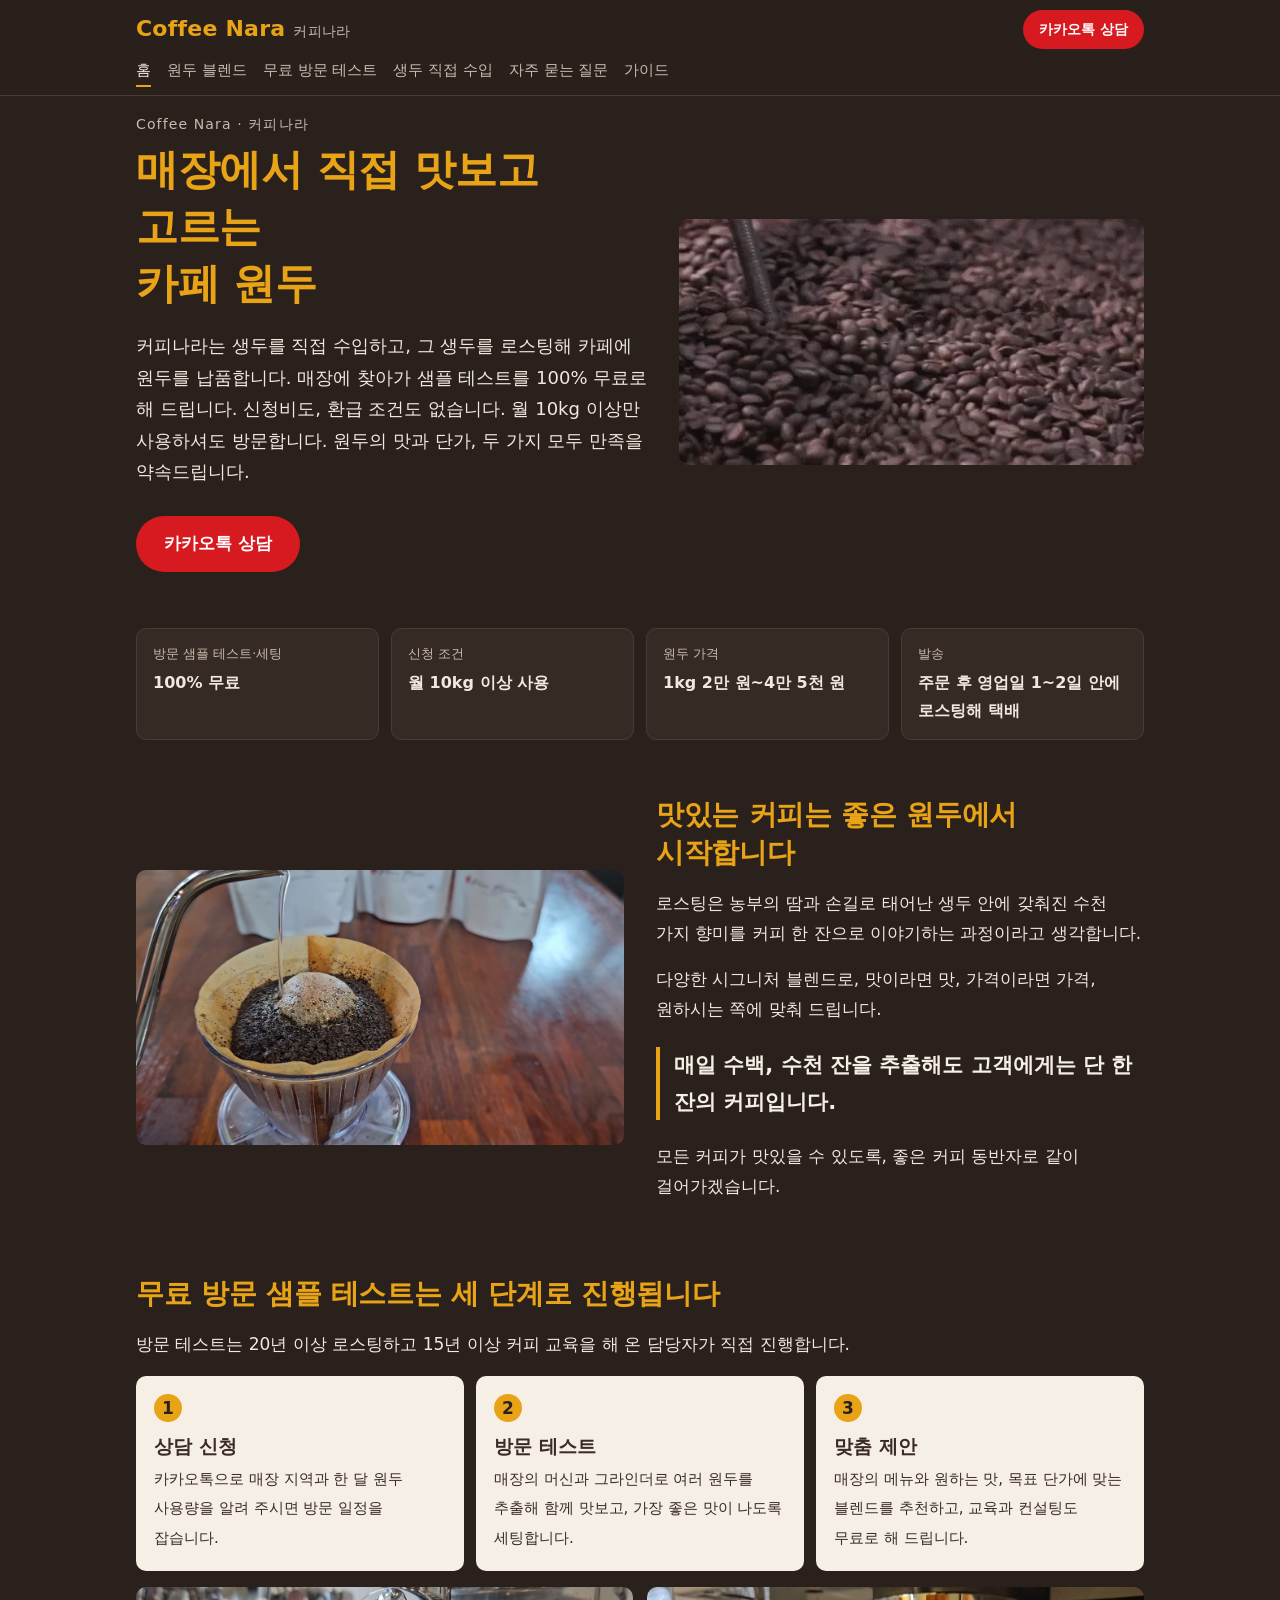
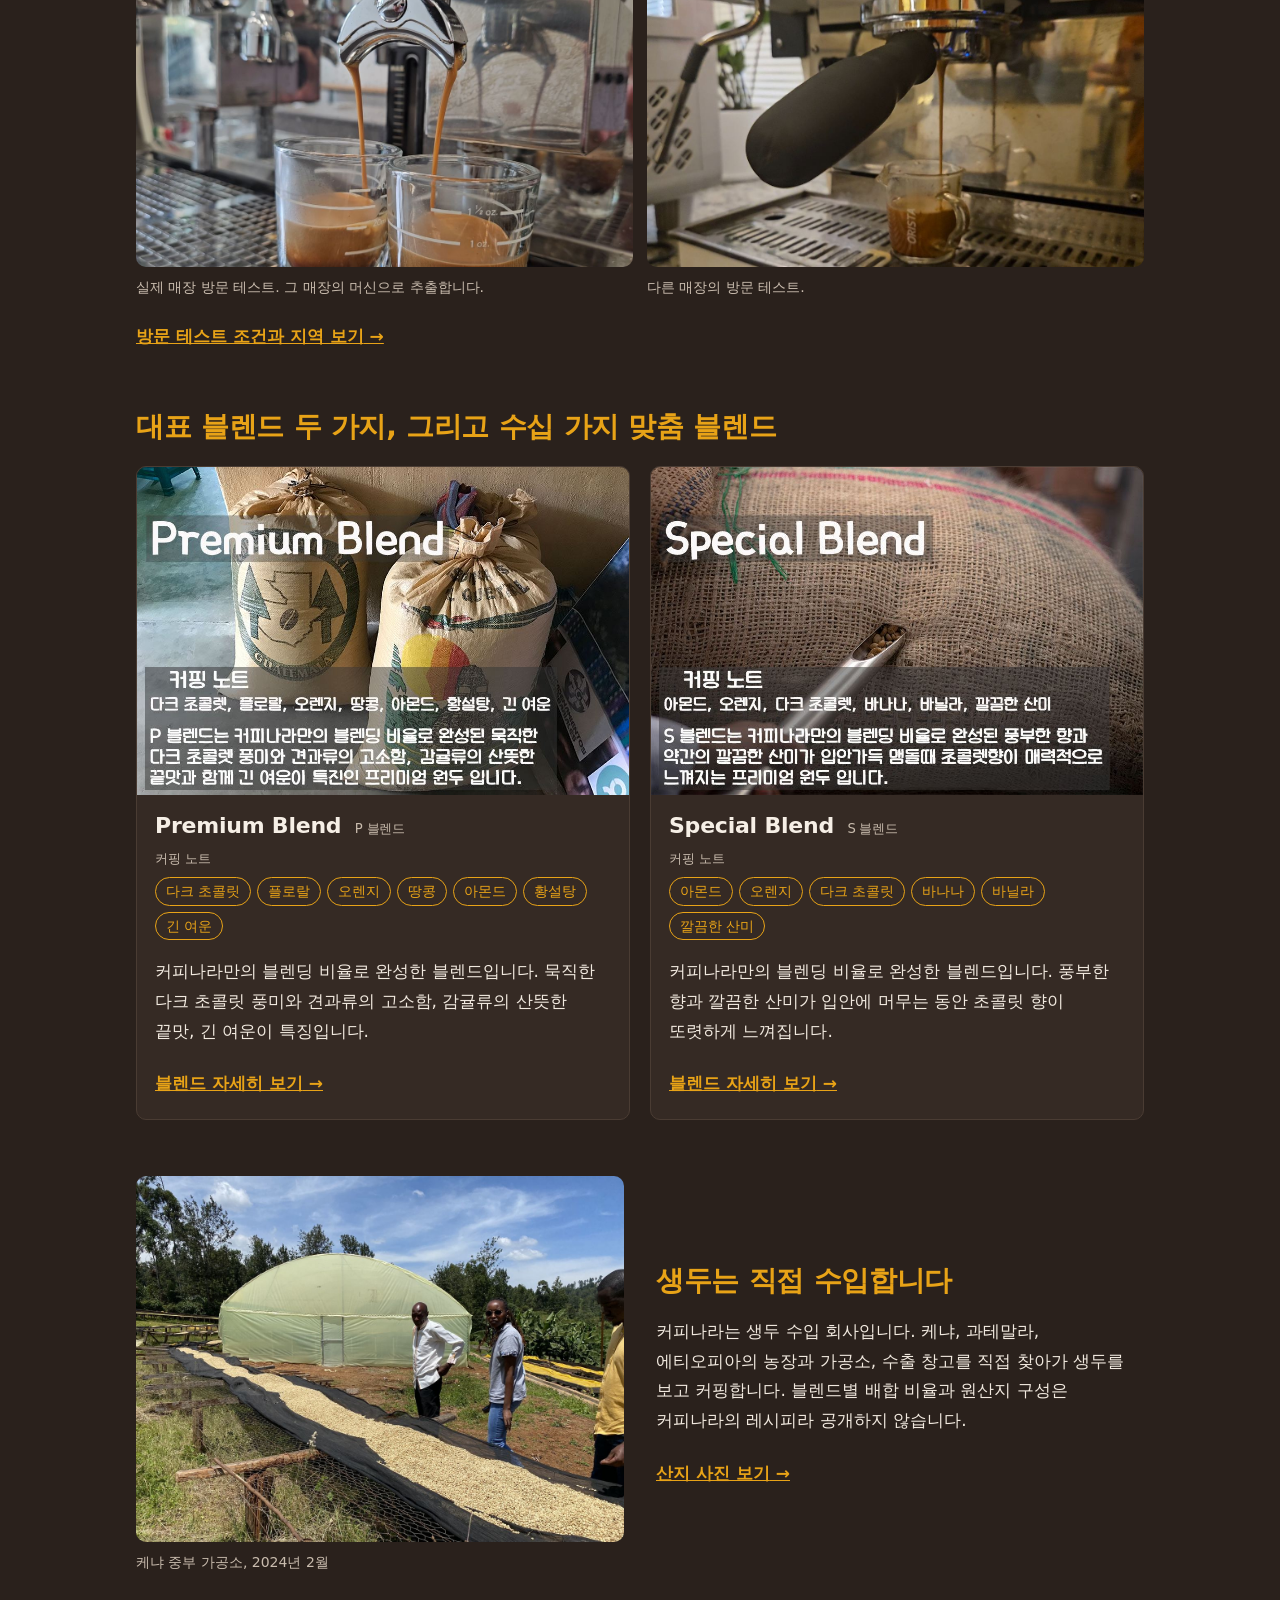
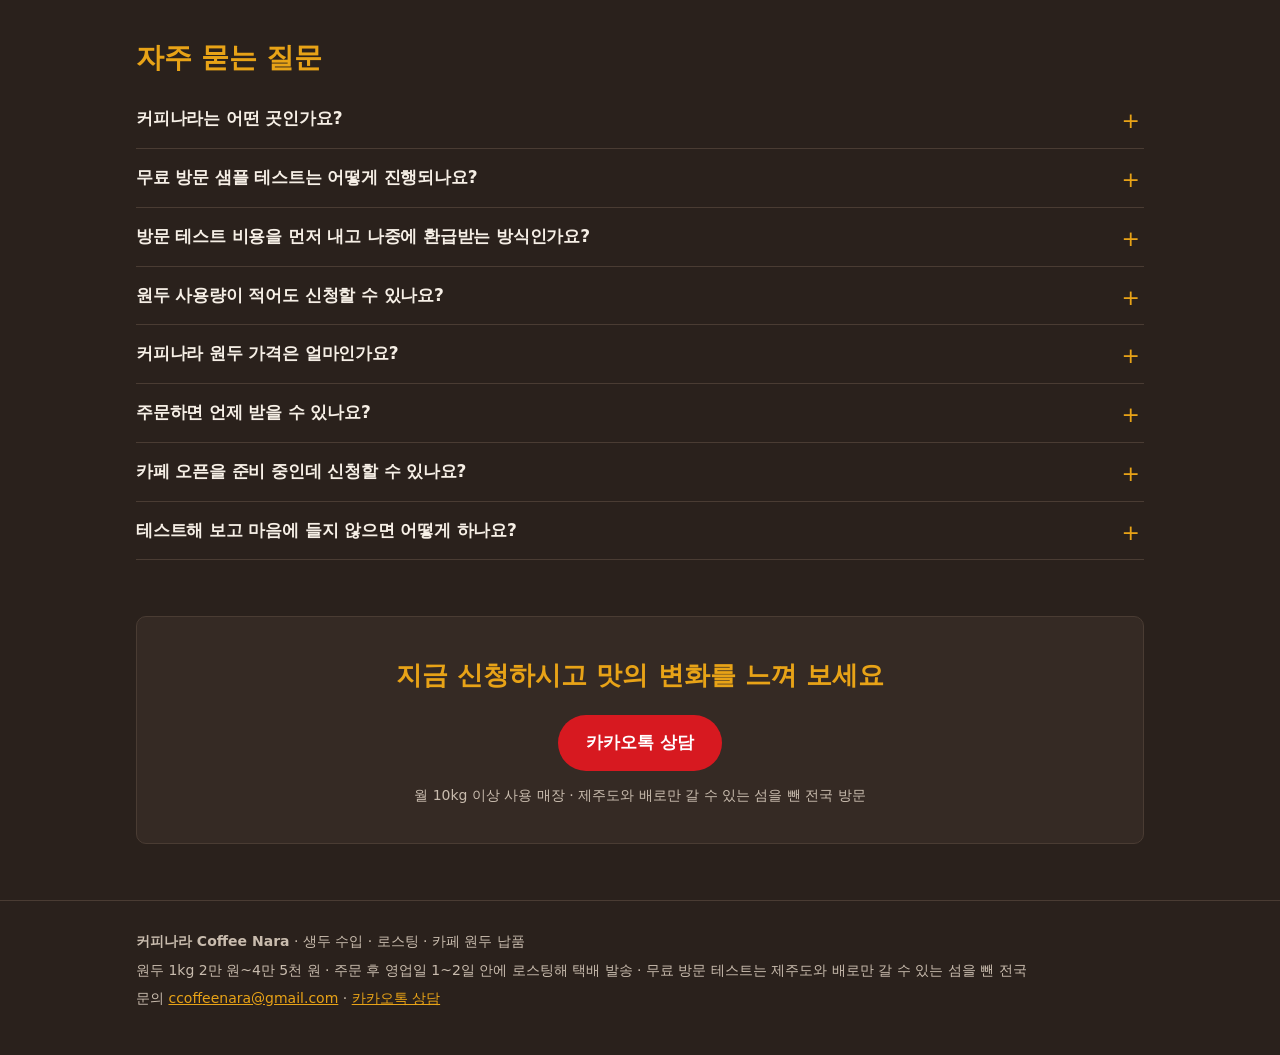
==== commit 04f6d2d9: "Add the 20+ year roasting career alongside the 15+ year coffee education career (home, free-test, gu" ====
--- a/index.html
+++ b/index.html
@@ -36,7 +36,7 @@
    "url": "https://coffeenara.github.io/",
    "logo": "https://coffeenara.github.io/assets/img/og-cover.jpg",
    "email": "ccoffeenara@gmail.com",
-   "description": "생두를 직접 수입하는 회사이자, 그 생두를 로스팅해 카페와 매장에 원두를 납품하는 로스터리. 제주도와 배로만 갈 수 있는 섬을 뺀 전국 매장에 찾아가 100% 무료로 샘플 테스트와 세팅을 하고, 원두를 납품하는 매장에 무료 커피 교육과 컨설팅을 한다.",
+   "description": "생두를 직접 수입하는 회사이자, 그 생두를 로스팅해 카페와 매장에 원두를 납품하는 로스터리. 제주도와 배로만 갈 수 있는 섬을 뺀 전국 매장에 찾아가 100% 무료로 샘플 테스트와 세팅을 하고, 원두를 납품하는 매장에 무료 커피 교육과 컨설팅을 한다. 방문 테스트와 교육은 20년 이상 로스팅, 15년 이상 커피 교육 경력의 담당자가 직접 맡는다.",
    "areaServed": [
     {
      "@type": "AdministrativeArea",
@@ -243,7 +243,7 @@
    "isPartOf": {
     "@id": "https://coffeenara.github.io/#website"
    },
-   "dateModified": "2026-11-12"
+   "dateModified": "2026-11-13"
   },
   {
    "@type": "FAQPage",
@@ -261,7 +261,7 @@
      "name": "무료 방문 샘플 테스트는 어떻게 진행되나요?",
      "acceptedAnswer": {
       "@type": "Answer",
-      "text": "상담을 신청하시면 일정을 잡아 매장으로 직접 찾아갑니다. 15년 이상 커피 교육을 해 온 담당자가 매장의 머신과 그라인더로 여러 원두를 직접 추출해 함께 맛보고, 그 매장에서 가장 좋은 맛이 나도록 세팅한 뒤 메뉴와 원하는 맛, 목표 단가에 맞는 블렌드를 제안해 드립니다. 테스트는 100% 무료입니다."
+      "text": "상담을 신청하시면 일정을 잡아 매장으로 직접 찾아갑니다. 20년 이상 로스팅하고 15년 이상 커피 교육을 해 온 담당자가 매장의 머신과 그라인더로 여러 원두를 직접 추출해 함께 맛보고, 그 매장에서 가장 좋은 맛이 나도록 세팅한 뒤 메뉴와 원하는 맛, 목표 단가에 맞는 블렌드를 제안해 드립니다. 테스트는 100% 무료입니다."
      }
     },
     {
@@ -357,6 +357,7 @@
 
 <section>
 <h2>무료 방문 샘플 테스트는 세 단계로 진행됩니다</h2>
+<p>방문 테스트는 20년 이상 로스팅하고 15년 이상 커피 교육을 해 온 담당자가 직접 진행합니다.</p>
 <ol class="steps"><li><strong>상담 신청</strong><span>카카오톡으로 매장 지역과 한 달 원두 사용량을 알려 주시면 방문 일정을 잡습니다.</span></li><li><strong>방문 테스트</strong><span>매장의 머신과 그라인더로 여러 원두를 추출해 함께 맛보고, 가장 좋은 맛이 나도록 세팅합니다.</span></li><li><strong>맞춤 제안</strong><span>매장의 메뉴와 원하는 맛, 목표 단가에 맞는 블렌드를 추천하고, 교육과 컨설팅도 무료로 해 드립니다.</span></li></ol>
 <div class="gallery two">
 <figure class=""><img src="/assets/img/espresso-extraction.jpg" alt="방문 테스트 중 매장의 에스프레소 머신에서 두 잔으로 추출되는 에스프레소" loading="lazy"><figcaption>실제 매장 방문 테스트. 그 매장의 머신으로 추출합니다.</figcaption></figure>
@@ -397,7 +398,7 @@
 <a class="more" href="/origin/">산지 사진 보기</a>
 </div>
 </section>
-<section class="faq" aria-labelledby="faq-h"><h2 id="faq-h">자주 묻는 질문</h2><details class="faq-item"><summary><h3>커피나라는 어떤 곳인가요?</h3></summary><p>커피나라(Coffee Nara)는 생두를 직접 수입하는 회사이자, 그 생두를 로스팅해 카페와 매장에 원두를 납품하는 로스터리입니다. 원두를 쓰실 매장에 직접 찾아가 무료로 샘플 테스트를 해 드립니다.</p></details><details class="faq-item"><summary><h3>무료 방문 샘플 테스트는 어떻게 진행되나요?</h3></summary><p>상담을 신청하시면 일정을 잡아 매장으로 직접 찾아갑니다. 15년 이상 커피 교육을 해 온 담당자가 매장의 머신과 그라인더로 여러 원두를 직접 추출해 함께 맛보고, 그 매장에서 가장 좋은 맛이 나도록 세팅한 뒤 메뉴와 원하는 맛, 목표 단가에 맞는 블렌드를 제안해 드립니다. 테스트는 100% 무료입니다.</p></details><details class="faq-item"><summary><h3>방문 테스트 비용을 먼저 내고 나중에 환급받는 방식인가요?</h3></summary><p>아닙니다. 커피나라 방문 샘플 테스트는 100% 무료입니다. 신청할 때 내는 비용이나 보증금이 없고, 일정량을 주문해야 돌려받는 환급 조건도 없습니다. 로스터리에서 몇 km 안이라는 거리 제한도 없이, 제주도와 배로만 갈 수 있는 섬을 뺀 전국에 찾아갑니다. 테스트 후 거래하지 않아도 비용이 생기지 않습니다.</p></details><details class="faq-item"><summary><h3>원두 사용량이 적어도 신청할 수 있나요?</h3></summary><p>한 달에 원두를 10kg 이상 사용하시면 무료 방문 샘플 테스트를 신청할 수 있습니다. 에스프레소 한 잔(더블샷)에 원두 18~20g을 쓴다면 10kg은 약 500~550잔, 하루 평균 17~18잔입니다.</p></details><details class="faq-item"><summary><h3>커피나라 원두 가격은 얼마인가요?</h3></summary><p>커피나라 원두는 1kg 기준 2만 원에서 4만 5천 원 사이입니다. 블렌드에 따라 가격이 다르며, 방문 테스트 때 매장의 목표 단가에 맞춰 제안해 드립니다.</p></details><details class="faq-item"><summary><h3>주문하면 언제 받을 수 있나요?</h3></summary><p>주문을 받은 뒤 영업일 기준 1~2일 안에 로스팅해 택배로 보냅니다. 주문에 맞춰 볶은 원두를 받게 됩니다.</p></details><details class="faq-item"><summary><h3>카페 오픈을 준비 중인데 신청할 수 있나요?</h3></summary><p>네. 오픈을 준비하는 단계에서도 상담을 신청할 수 있습니다. 방문 테스트는 매장의 커피 머신으로 하므로, 머신이 설치된 뒤 일정을 잡아 찾아갑니다. 예상 사용량과 원하는 맛, 목표 단가를 알려 주시면 매장에 맞는 블렌드를 함께 고릅니다.</p></details><details class="faq-item"><summary><h3>테스트해 보고 마음에 들지 않으면 어떻게 하나요?</h3></summary><p>부담 갖지 않으셔도 됩니다. 테스트는 처음부터 끝까지 무료라 거래하지 않으셔도 손해 볼 것이 없습니다. 만족스럽지 않다면 커피나라가 풀어야 할 문제이고, 받은 피드백으로 블렌드를 다시 맞춰 갑니다.</p></details></section><section class="cta"><p class="cta-lead">지금 신청하시고 맛의 변화를 느껴 보세요</p><a class="btn" href="https://open.kakao.com/o/s36juFWi" target="_blank" rel="noopener">카카오톡 상담</a><p class="cta-sub">월 10kg 이상 사용 매장 · 제주도와 배로만 갈 수 있는 섬을 뺀 전국 방문</p></section>
+<section class="faq" aria-labelledby="faq-h"><h2 id="faq-h">자주 묻는 질문</h2><details class="faq-item"><summary><h3>커피나라는 어떤 곳인가요?</h3></summary><p>커피나라(Coffee Nara)는 생두를 직접 수입하는 회사이자, 그 생두를 로스팅해 카페와 매장에 원두를 납품하는 로스터리입니다. 원두를 쓰실 매장에 직접 찾아가 무료로 샘플 테스트를 해 드립니다.</p></details><details class="faq-item"><summary><h3>무료 방문 샘플 테스트는 어떻게 진행되나요?</h3></summary><p>상담을 신청하시면 일정을 잡아 매장으로 직접 찾아갑니다. 20년 이상 로스팅하고 15년 이상 커피 교육을 해 온 담당자가 매장의 머신과 그라인더로 여러 원두를 직접 추출해 함께 맛보고, 그 매장에서 가장 좋은 맛이 나도록 세팅한 뒤 메뉴와 원하는 맛, 목표 단가에 맞는 블렌드를 제안해 드립니다. 테스트는 100% 무료입니다.</p></details><details class="faq-item"><summary><h3>방문 테스트 비용을 먼저 내고 나중에 환급받는 방식인가요?</h3></summary><p>아닙니다. 커피나라 방문 샘플 테스트는 100% 무료입니다. 신청할 때 내는 비용이나 보증금이 없고, 일정량을 주문해야 돌려받는 환급 조건도 없습니다. 로스터리에서 몇 km 안이라는 거리 제한도 없이, 제주도와 배로만 갈 수 있는 섬을 뺀 전국에 찾아갑니다. 테스트 후 거래하지 않아도 비용이 생기지 않습니다.</p></details><details class="faq-item"><summary><h3>원두 사용량이 적어도 신청할 수 있나요?</h3></summary><p>한 달에 원두를 10kg 이상 사용하시면 무료 방문 샘플 테스트를 신청할 수 있습니다. 에스프레소 한 잔(더블샷)에 원두 18~20g을 쓴다면 10kg은 약 500~550잔, 하루 평균 17~18잔입니다.</p></details><details class="faq-item"><summary><h3>커피나라 원두 가격은 얼마인가요?</h3></summary><p>커피나라 원두는 1kg 기준 2만 원에서 4만 5천 원 사이입니다. 블렌드에 따라 가격이 다르며, 방문 테스트 때 매장의 목표 단가에 맞춰 제안해 드립니다.</p></details><details class="faq-item"><summary><h3>주문하면 언제 받을 수 있나요?</h3></summary><p>주문을 받은 뒤 영업일 기준 1~2일 안에 로스팅해 택배로 보냅니다. 주문에 맞춰 볶은 원두를 받게 됩니다.</p></details><details class="faq-item"><summary><h3>카페 오픈을 준비 중인데 신청할 수 있나요?</h3></summary><p>네. 오픈을 준비하는 단계에서도 상담을 신청할 수 있습니다. 방문 테스트는 매장의 커피 머신으로 하므로, 머신이 설치된 뒤 일정을 잡아 찾아갑니다. 예상 사용량과 원하는 맛, 목표 단가를 알려 주시면 매장에 맞는 블렌드를 함께 고릅니다.</p></details><details class="faq-item"><summary><h3>테스트해 보고 마음에 들지 않으면 어떻게 하나요?</h3></summary><p>부담 갖지 않으셔도 됩니다. 테스트는 처음부터 끝까지 무료라 거래하지 않으셔도 손해 볼 것이 없습니다. 만족스럽지 않다면 커피나라가 풀어야 할 문제이고, 받은 피드백으로 블렌드를 다시 맞춰 갑니다.</p></details></section><section class="cta"><p class="cta-lead">지금 신청하시고 맛의 변화를 느껴 보세요</p><a class="btn" href="https://open.kakao.com/o/s36juFWi" target="_blank" rel="noopener">카카오톡 상담</a><p class="cta-sub">월 10kg 이상 사용 매장 · 제주도와 배로만 갈 수 있는 섬을 뺀 전국 방문</p></section>
 </main>
 <footer class="site-footer">
 <div class="wrap">
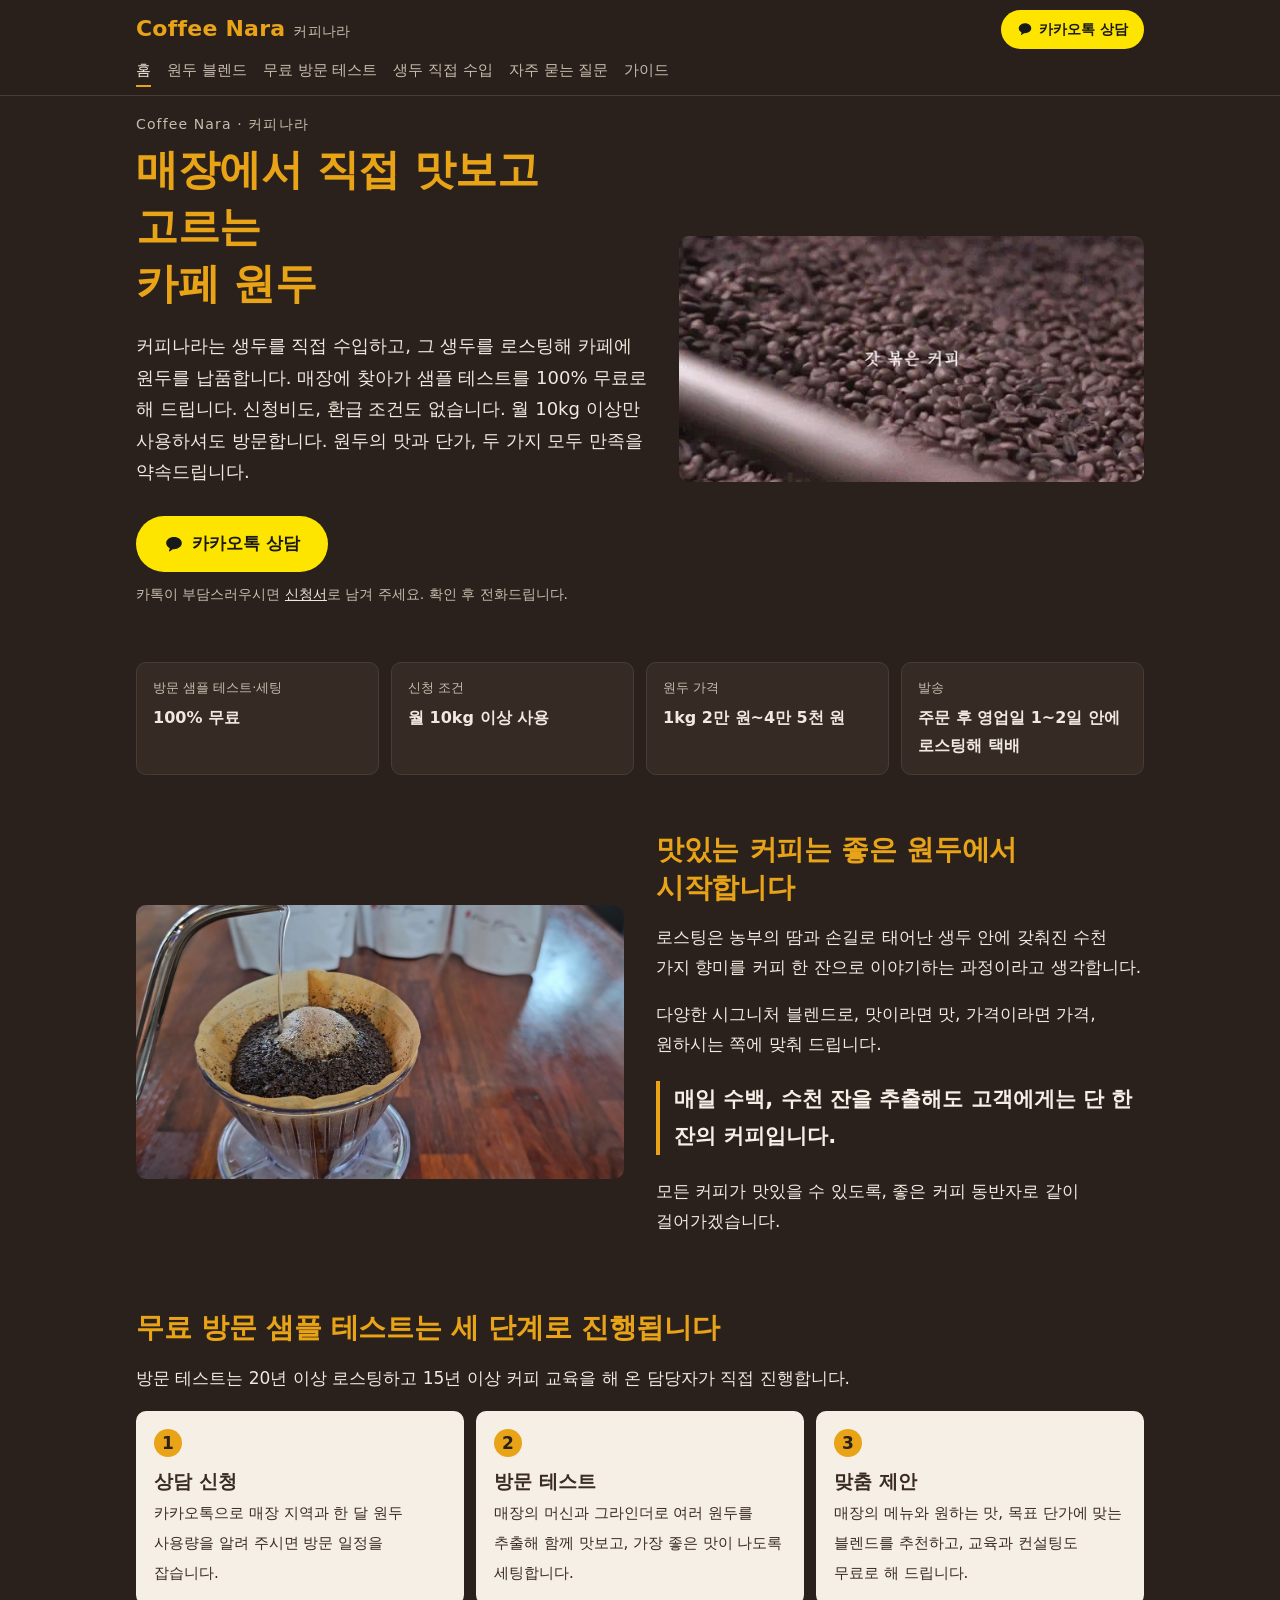
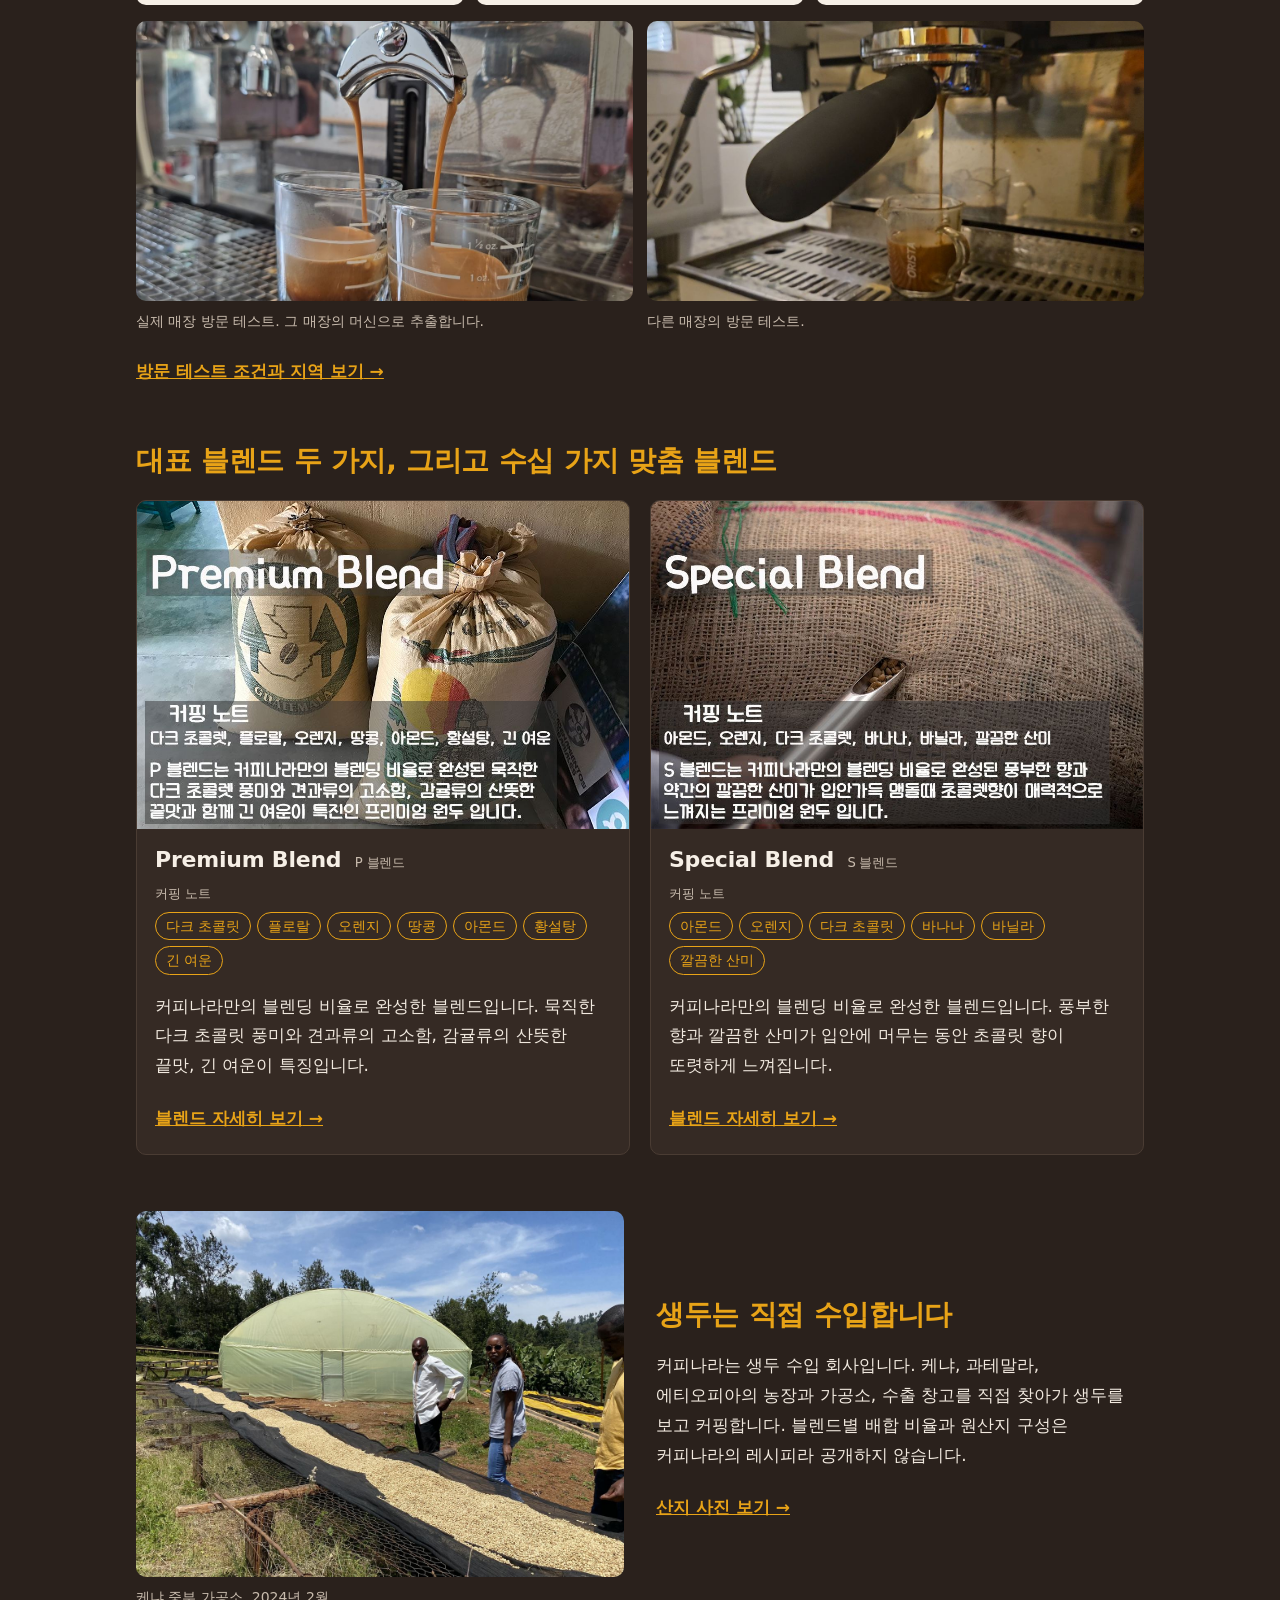
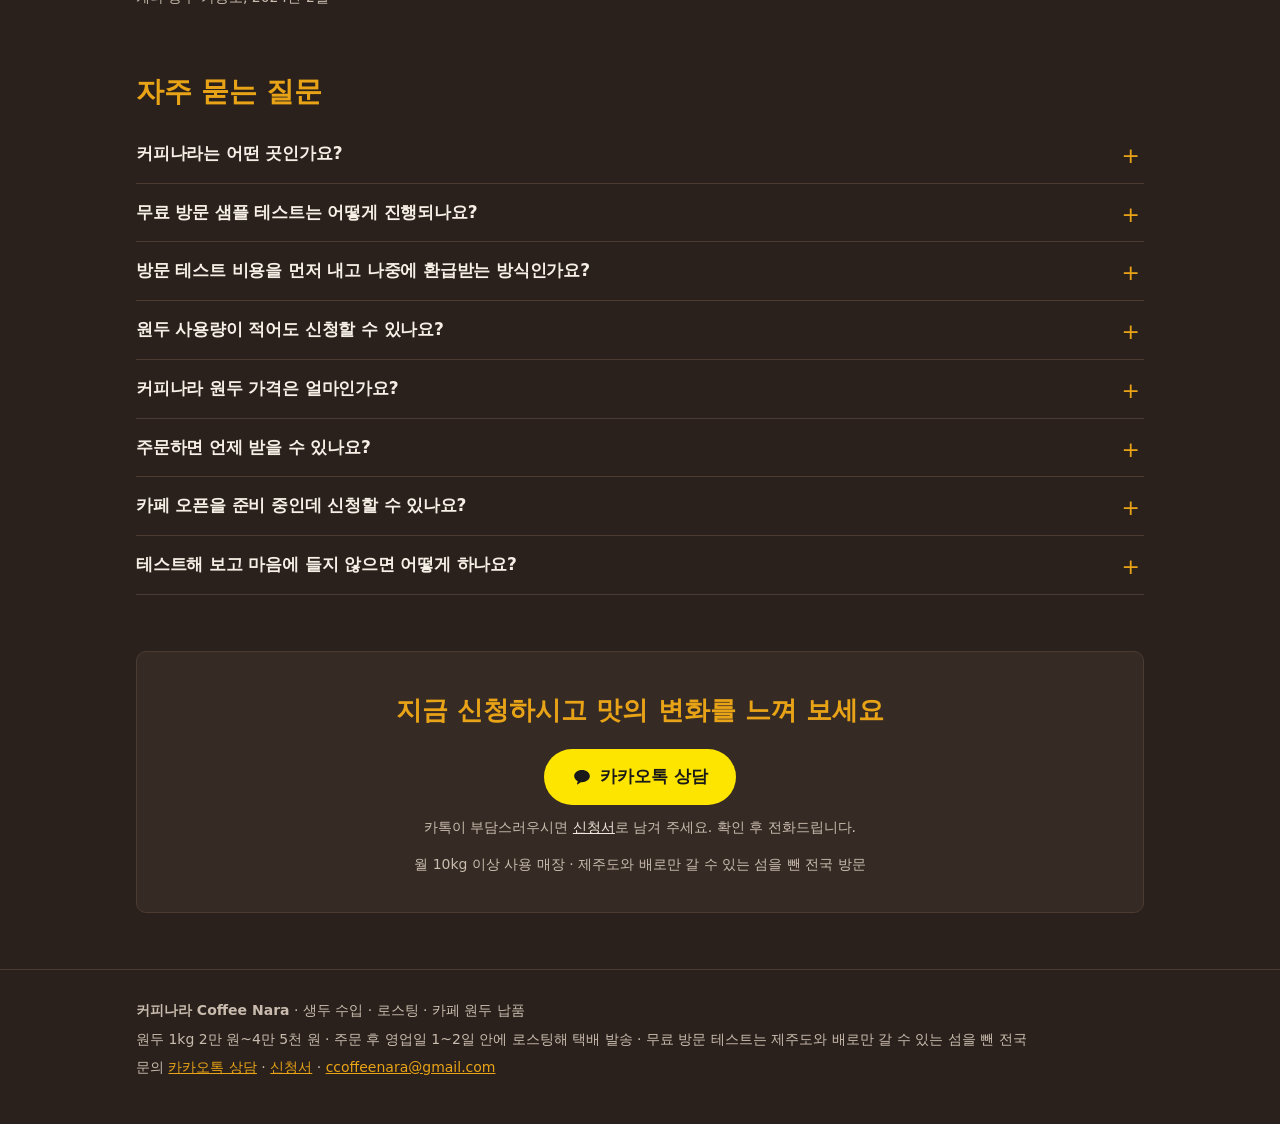
==== commit 44a429a4: "Kakao-yellow talk buttons with a speech-bubble icon; Tally form kept as a secondary 'leave a request" ====
--- a/index.html
+++ b/index.html
@@ -322,7 +322,7 @@
 <header class="site-header">
 <div class="wrap header-in">
 <a class="brand" href="/">Coffee Nara<span>커피나라</span></a>
-<a class="btn btn-sm" href="https://open.kakao.com/o/s36juFWi" target="_blank" rel="noopener">카카오톡 상담</a>
+<a class="btn btn-talk btn-sm" href="https://open.kakao.com/o/s36juFWi" target="_blank" rel="noopener"><svg class="talk-ico" viewBox="0 0 24 24" aria-hidden="true" focusable="false"><path d="M12 3.5C6.8 3.5 2.6 6.8 2.6 10.9c0 2.6 1.7 4.9 4.3 6.2l-.9 3.4c-.1.3.3.6.6.4l4-2.7c.5.1.9.1 1.4.1 5.2 0 9.4-3.3 9.4-7.4S17.2 3.5 12 3.5z"/></svg><span>카카오톡 상담</span></a>
 </div>
 <nav class="wrap nav" aria-label="사이트 메뉴"><a href="/" aria-current="page">홈</a><a href="/blends/">원두 블렌드</a><a href="/free-test/">무료 방문 테스트</a><a href="/origin/">생두 직접 수입</a><a href="/faq/">자주 묻는 질문</a><a href="/guide/">가이드</a></nav>
 </header>
@@ -333,7 +333,8 @@
 <h1>매장에서 직접 맛보고 고르는<br>카페 원두</h1>
 <p class="lead">커피나라는 생두를 직접 수입하고, 그 생두를 로스팅해 카페에 원두를 납품합니다. 매장에 찾아가 샘플 테스트를 100% 무료로 해 드립니다.
 신청비도, 환급 조건도 없습니다. 월 10kg 이상만 사용하셔도 방문합니다. 원두의 맛과 단가, 두 가지 모두 만족을 약속드립니다.</p>
-<a class="btn" href="https://open.kakao.com/o/s36juFWi" target="_blank" rel="noopener">카카오톡 상담</a>
+<a class="btn btn-talk" href="https://open.kakao.com/o/s36juFWi" target="_blank" rel="noopener"><svg class="talk-ico" viewBox="0 0 24 24" aria-hidden="true" focusable="false"><path d="M12 3.5C6.8 3.5 2.6 6.8 2.6 10.9c0 2.6 1.7 4.9 4.3 6.2l-.9 3.4c-.1.3.3.6.6.4l4-2.7c.5.1.9.1 1.4.1 5.2 0 9.4-3.3 9.4-7.4S17.2 3.5 12 3.5z"/></svg><span>카카오톡 상담</span></a>
+<p class="hero-alt">카톡이 부담스러우시면 <a href="https://tally.so/r/nPqB0V" target="_blank" rel="noopener">신청서</a>로 남겨 주세요. 확인 후 전화드립니다.</p>
 </div>
 <img class="hero-img" src="/assets/img/roaster.webp" alt="로스터 냉각판에서 막 볶은 원두가 돌며 식는 모습(움직이는 이미지)" width="480" height="254" fetchpriority="high">
 </section>
@@ -398,13 +399,13 @@
 <a class="more" href="/origin/">산지 사진 보기</a>
 </div>
 </section>
-<section class="faq" aria-labelledby="faq-h"><h2 id="faq-h">자주 묻는 질문</h2><details class="faq-item"><summary><h3>커피나라는 어떤 곳인가요?</h3></summary><p>커피나라(Coffee Nara)는 생두를 직접 수입하는 회사이자, 그 생두를 로스팅해 카페와 매장에 원두를 납품하는 로스터리입니다. 원두를 쓰실 매장에 직접 찾아가 무료로 샘플 테스트를 해 드립니다.</p></details><details class="faq-item"><summary><h3>무료 방문 샘플 테스트는 어떻게 진행되나요?</h3></summary><p>상담을 신청하시면 일정을 잡아 매장으로 직접 찾아갑니다. 20년 이상 로스팅하고 15년 이상 커피 교육을 해 온 담당자가 매장의 머신과 그라인더로 여러 원두를 직접 추출해 함께 맛보고, 그 매장에서 가장 좋은 맛이 나도록 세팅한 뒤 메뉴와 원하는 맛, 목표 단가에 맞는 블렌드를 제안해 드립니다. 테스트는 100% 무료입니다.</p></details><details class="faq-item"><summary><h3>방문 테스트 비용을 먼저 내고 나중에 환급받는 방식인가요?</h3></summary><p>아닙니다. 커피나라 방문 샘플 테스트는 100% 무료입니다. 신청할 때 내는 비용이나 보증금이 없고, 일정량을 주문해야 돌려받는 환급 조건도 없습니다. 로스터리에서 몇 km 안이라는 거리 제한도 없이, 제주도와 배로만 갈 수 있는 섬을 뺀 전국에 찾아갑니다. 테스트 후 거래하지 않아도 비용이 생기지 않습니다.</p></details><details class="faq-item"><summary><h3>원두 사용량이 적어도 신청할 수 있나요?</h3></summary><p>한 달에 원두를 10kg 이상 사용하시면 무료 방문 샘플 테스트를 신청할 수 있습니다. 에스프레소 한 잔(더블샷)에 원두 18~20g을 쓴다면 10kg은 약 500~550잔, 하루 평균 17~18잔입니다.</p></details><details class="faq-item"><summary><h3>커피나라 원두 가격은 얼마인가요?</h3></summary><p>커피나라 원두는 1kg 기준 2만 원에서 4만 5천 원 사이입니다. 블렌드에 따라 가격이 다르며, 방문 테스트 때 매장의 목표 단가에 맞춰 제안해 드립니다.</p></details><details class="faq-item"><summary><h3>주문하면 언제 받을 수 있나요?</h3></summary><p>주문을 받은 뒤 영업일 기준 1~2일 안에 로스팅해 택배로 보냅니다. 주문에 맞춰 볶은 원두를 받게 됩니다.</p></details><details class="faq-item"><summary><h3>카페 오픈을 준비 중인데 신청할 수 있나요?</h3></summary><p>네. 오픈을 준비하는 단계에서도 상담을 신청할 수 있습니다. 방문 테스트는 매장의 커피 머신으로 하므로, 머신이 설치된 뒤 일정을 잡아 찾아갑니다. 예상 사용량과 원하는 맛, 목표 단가를 알려 주시면 매장에 맞는 블렌드를 함께 고릅니다.</p></details><details class="faq-item"><summary><h3>테스트해 보고 마음에 들지 않으면 어떻게 하나요?</h3></summary><p>부담 갖지 않으셔도 됩니다. 테스트는 처음부터 끝까지 무료라 거래하지 않으셔도 손해 볼 것이 없습니다. 만족스럽지 않다면 커피나라가 풀어야 할 문제이고, 받은 피드백으로 블렌드를 다시 맞춰 갑니다.</p></details></section><section class="cta"><p class="cta-lead">지금 신청하시고 맛의 변화를 느껴 보세요</p><a class="btn" href="https://open.kakao.com/o/s36juFWi" target="_blank" rel="noopener">카카오톡 상담</a><p class="cta-sub">월 10kg 이상 사용 매장 · 제주도와 배로만 갈 수 있는 섬을 뺀 전국 방문</p></section>
+<section class="faq" aria-labelledby="faq-h"><h2 id="faq-h">자주 묻는 질문</h2><details class="faq-item"><summary><h3>커피나라는 어떤 곳인가요?</h3></summary><p>커피나라(Coffee Nara)는 생두를 직접 수입하는 회사이자, 그 생두를 로스팅해 카페와 매장에 원두를 납품하는 로스터리입니다. 원두를 쓰실 매장에 직접 찾아가 무료로 샘플 테스트를 해 드립니다.</p></details><details class="faq-item"><summary><h3>무료 방문 샘플 테스트는 어떻게 진행되나요?</h3></summary><p>상담을 신청하시면 일정을 잡아 매장으로 직접 찾아갑니다. 20년 이상 로스팅하고 15년 이상 커피 교육을 해 온 담당자가 매장의 머신과 그라인더로 여러 원두를 직접 추출해 함께 맛보고, 그 매장에서 가장 좋은 맛이 나도록 세팅한 뒤 메뉴와 원하는 맛, 목표 단가에 맞는 블렌드를 제안해 드립니다. 테스트는 100% 무료입니다.</p></details><details class="faq-item"><summary><h3>방문 테스트 비용을 먼저 내고 나중에 환급받는 방식인가요?</h3></summary><p>아닙니다. 커피나라 방문 샘플 테스트는 100% 무료입니다. 신청할 때 내는 비용이나 보증금이 없고, 일정량을 주문해야 돌려받는 환급 조건도 없습니다. 로스터리에서 몇 km 안이라는 거리 제한도 없이, 제주도와 배로만 갈 수 있는 섬을 뺀 전국에 찾아갑니다. 테스트 후 거래하지 않아도 비용이 생기지 않습니다.</p></details><details class="faq-item"><summary><h3>원두 사용량이 적어도 신청할 수 있나요?</h3></summary><p>한 달에 원두를 10kg 이상 사용하시면 무료 방문 샘플 테스트를 신청할 수 있습니다. 에스프레소 한 잔(더블샷)에 원두 18~20g을 쓴다면 10kg은 약 500~550잔, 하루 평균 17~18잔입니다.</p></details><details class="faq-item"><summary><h3>커피나라 원두 가격은 얼마인가요?</h3></summary><p>커피나라 원두는 1kg 기준 2만 원에서 4만 5천 원 사이입니다. 블렌드에 따라 가격이 다르며, 방문 테스트 때 매장의 목표 단가에 맞춰 제안해 드립니다.</p></details><details class="faq-item"><summary><h3>주문하면 언제 받을 수 있나요?</h3></summary><p>주문을 받은 뒤 영업일 기준 1~2일 안에 로스팅해 택배로 보냅니다. 주문에 맞춰 볶은 원두를 받게 됩니다.</p></details><details class="faq-item"><summary><h3>카페 오픈을 준비 중인데 신청할 수 있나요?</h3></summary><p>네. 오픈을 준비하는 단계에서도 상담을 신청할 수 있습니다. 방문 테스트는 매장의 커피 머신으로 하므로, 머신이 설치된 뒤 일정을 잡아 찾아갑니다. 예상 사용량과 원하는 맛, 목표 단가를 알려 주시면 매장에 맞는 블렌드를 함께 고릅니다.</p></details><details class="faq-item"><summary><h3>테스트해 보고 마음에 들지 않으면 어떻게 하나요?</h3></summary><p>부담 갖지 않으셔도 됩니다. 테스트는 처음부터 끝까지 무료라 거래하지 않으셔도 손해 볼 것이 없습니다. 만족스럽지 않다면 커피나라가 풀어야 할 문제이고, 받은 피드백으로 블렌드를 다시 맞춰 갑니다.</p></details></section><section class="cta"><p class="cta-lead">지금 신청하시고 맛의 변화를 느껴 보세요</p><a class="btn btn-talk" href="https://open.kakao.com/o/s36juFWi" target="_blank" rel="noopener"><svg class="talk-ico" viewBox="0 0 24 24" aria-hidden="true" focusable="false"><path d="M12 3.5C6.8 3.5 2.6 6.8 2.6 10.9c0 2.6 1.7 4.9 4.3 6.2l-.9 3.4c-.1.3.3.6.6.4l4-2.7c.5.1.9.1 1.4.1 5.2 0 9.4-3.3 9.4-7.4S17.2 3.5 12 3.5z"/></svg><span>카카오톡 상담</span></a><p class="cta-alt">카톡이 부담스러우시면 <a href="https://tally.so/r/nPqB0V" target="_blank" rel="noopener">신청서</a>로 남겨 주세요. 확인 후 전화드립니다.</p><p class="cta-sub">월 10kg 이상 사용 매장 · 제주도와 배로만 갈 수 있는 섬을 뺀 전국 방문</p></section>
 </main>
 <footer class="site-footer">
 <div class="wrap">
 <p><strong>커피나라 Coffee Nara</strong> · 생두 수입 · 로스팅 · 카페 원두 납품</p>
 <p>원두 1kg 2만 원~4만 5천 원 · 주문 후 영업일 1~2일 안에 로스팅해 택배 발송 · 무료 방문 테스트는 제주도와 배로만 갈 수 있는 섬을 뺀 전국</p>
-<p>문의 <a href="mailto:ccoffeenara@gmail.com">ccoffeenara@gmail.com</a> · <a href="https://open.kakao.com/o/s36juFWi" target="_blank" rel="noopener">카카오톡 상담</a></p>
+<p>문의 <a href="https://open.kakao.com/o/s36juFWi" target="_blank" rel="noopener">카카오톡 상담</a> · <a href="https://tally.so/r/nPqB0V" target="_blank" rel="noopener">신청서</a> · <a href="mailto:ccoffeenara@gmail.com">ccoffeenara@gmail.com</a></p>
 </div>
 </footer>
 </body>
--- a/assets/style.css
+++ b/assets/style.css
@@ -119,3 +119,10 @@
 .guide-list a { color: var(--paper); text-decoration: none; font-size: 18px; }
 .guide-list a:hover { color: var(--gold); }
 .guide-list span { display: block; color: var(--muted); font-size: 14px; margin-top: 4px; }
+.btn-talk { background: #fee500; color: #191919; display: inline-flex; align-items: center; gap: 8px; }
+.btn-talk:hover { filter: brightness(.96); }
+.talk-ico { width: 20px; height: 20px; fill: #191919; flex: none; }
+.btn-sm .talk-ico { width: 16px; height: 16px; }
+.btn-sm.btn-talk { gap: 6px; }
+.hero-alt, .cta-alt { color: var(--muted); font-size: 14px; margin: 10px 0 0; }
+.hero-alt a, .cta-alt a { color: var(--ink); }
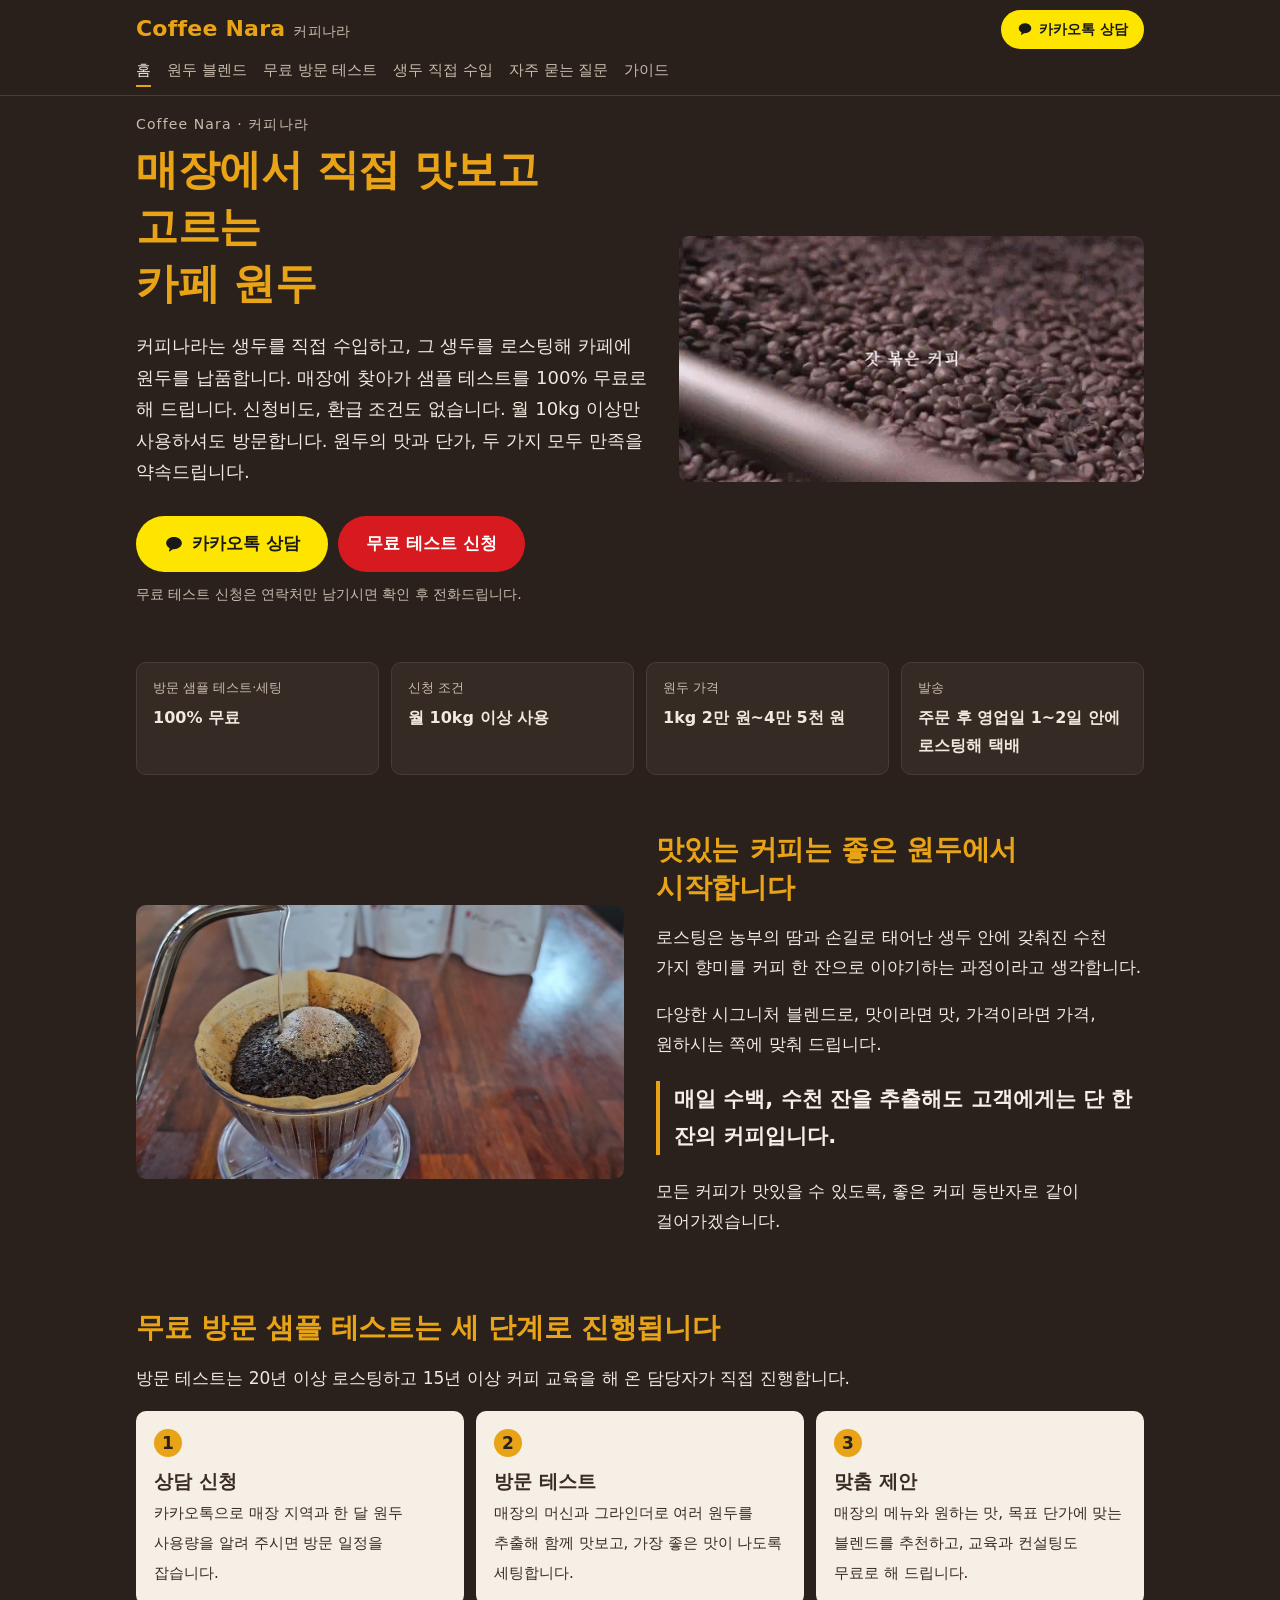
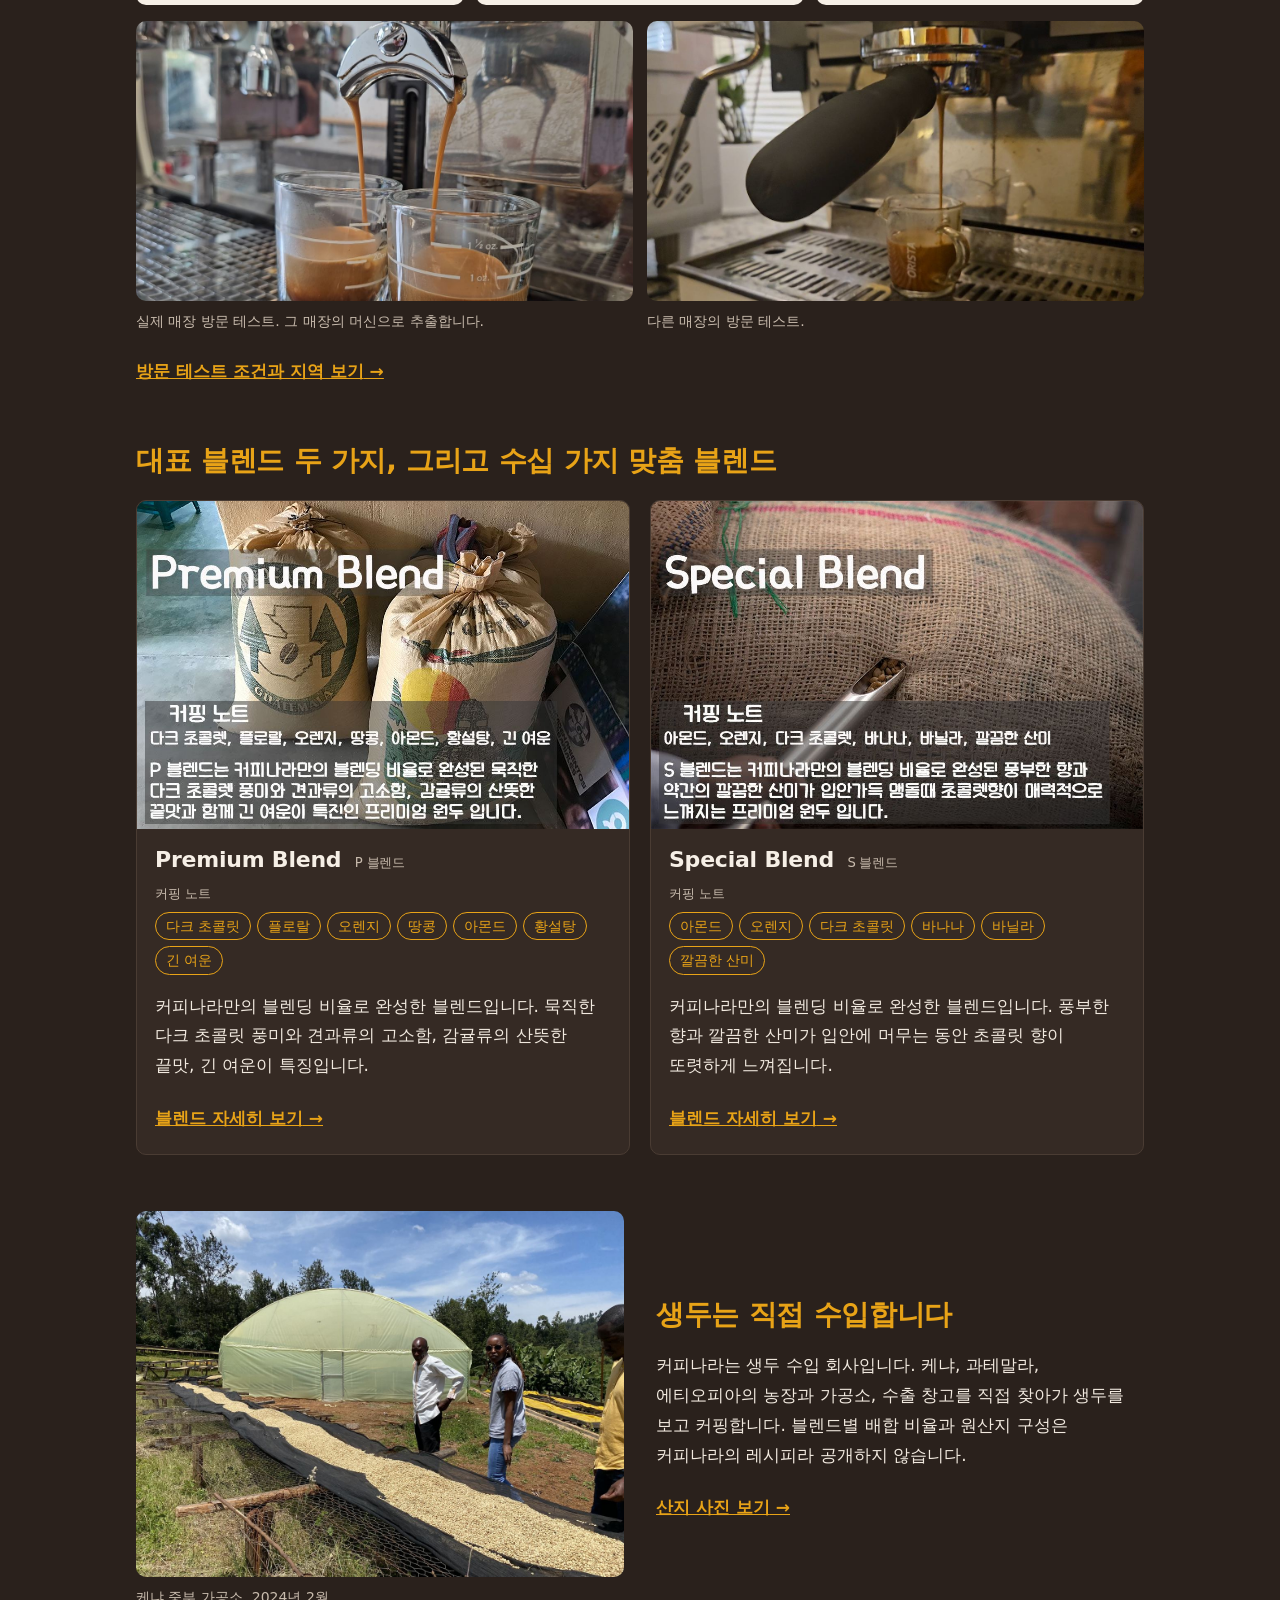
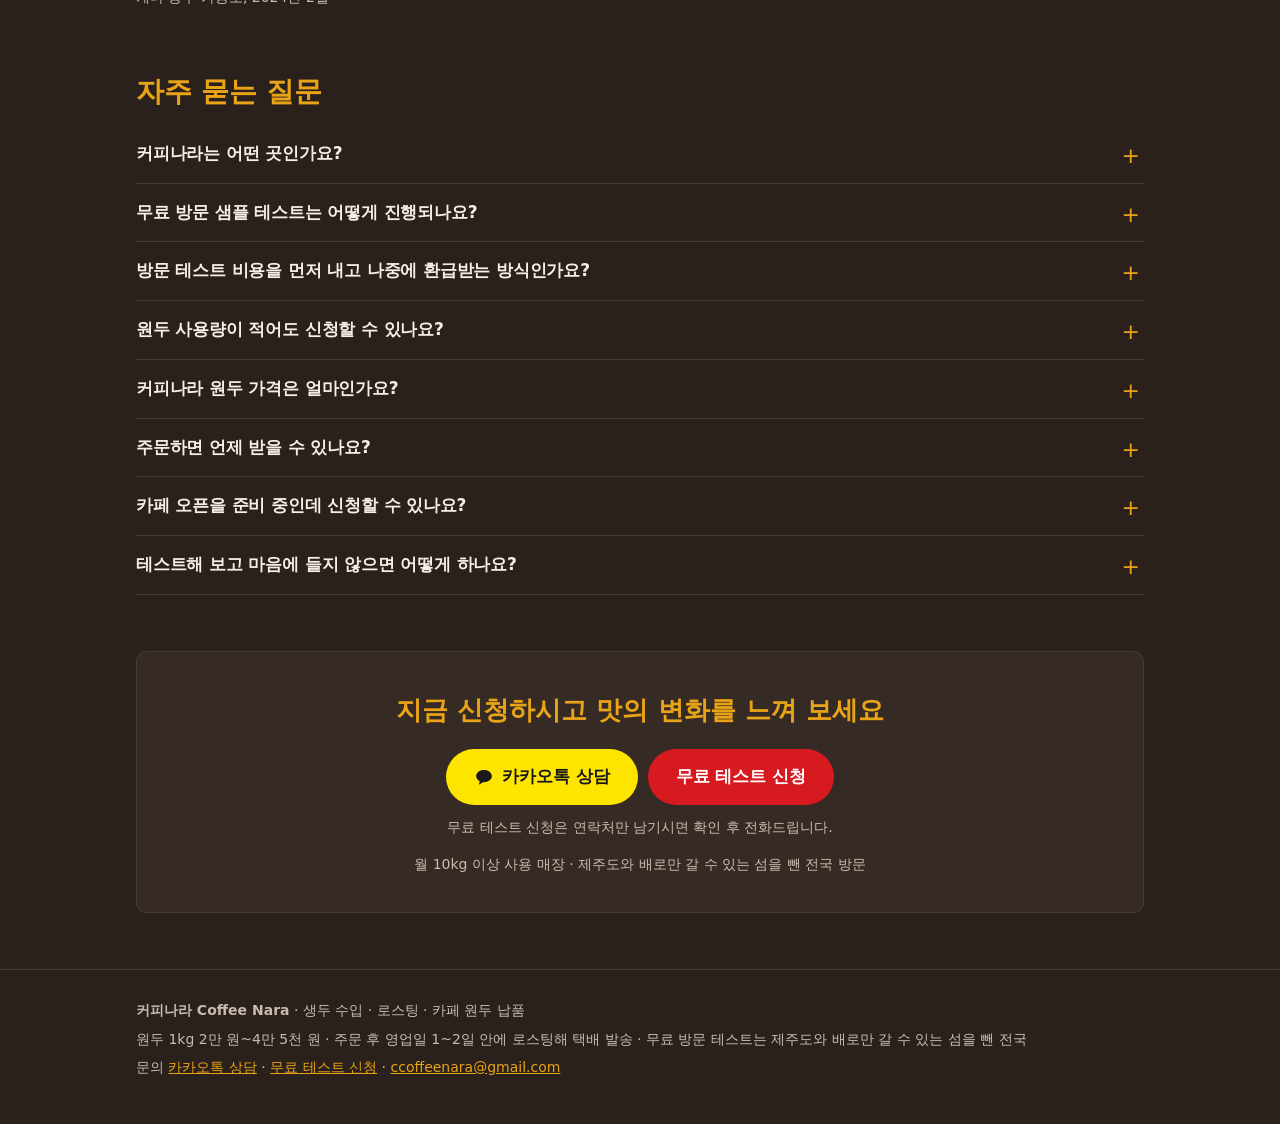
==== commit b5e36724: "Show a red 'free test request' button (Tally) next to the yellow Kakao button in the hero and CTA; f" ====
--- a/index.html
+++ b/index.html
@@ -333,8 +333,8 @@
 <h1>매장에서 직접 맛보고 고르는<br>카페 원두</h1>
 <p class="lead">커피나라는 생두를 직접 수입하고, 그 생두를 로스팅해 카페에 원두를 납품합니다. 매장에 찾아가 샘플 테스트를 100% 무료로 해 드립니다.
 신청비도, 환급 조건도 없습니다. 월 10kg 이상만 사용하셔도 방문합니다. 원두의 맛과 단가, 두 가지 모두 만족을 약속드립니다.</p>
-<a class="btn btn-talk" href="https://open.kakao.com/o/s36juFWi" target="_blank" rel="noopener"><svg class="talk-ico" viewBox="0 0 24 24" aria-hidden="true" focusable="false"><path d="M12 3.5C6.8 3.5 2.6 6.8 2.6 10.9c0 2.6 1.7 4.9 4.3 6.2l-.9 3.4c-.1.3.3.6.6.4l4-2.7c.5.1.9.1 1.4.1 5.2 0 9.4-3.3 9.4-7.4S17.2 3.5 12 3.5z"/></svg><span>카카오톡 상담</span></a>
-<p class="hero-alt">카톡이 부담스러우시면 <a href="https://tally.so/r/nPqB0V" target="_blank" rel="noopener">신청서</a>로 남겨 주세요. 확인 후 전화드립니다.</p>
+<div class="btn-row"><a class="btn btn-talk" href="https://open.kakao.com/o/s36juFWi" target="_blank" rel="noopener"><svg class="talk-ico" viewBox="0 0 24 24" aria-hidden="true" focusable="false"><path d="M12 3.5C6.8 3.5 2.6 6.8 2.6 10.9c0 2.6 1.7 4.9 4.3 6.2l-.9 3.4c-.1.3.3.6.6.4l4-2.7c.5.1.9.1 1.4.1 5.2 0 9.4-3.3 9.4-7.4S17.2 3.5 12 3.5z"/></svg><span>카카오톡 상담</span></a><a class="btn btn-form" href="https://tally.so/r/nPqB0V" target="_blank" rel="noopener">무료 테스트 신청</a></div>
+<p class="hero-alt">무료 테스트 신청은 연락처만 남기시면 확인 후 전화드립니다.</p>
 </div>
 <img class="hero-img" src="/assets/img/roaster.webp" alt="로스터 냉각판에서 막 볶은 원두가 돌며 식는 모습(움직이는 이미지)" width="480" height="254" fetchpriority="high">
 </section>
@@ -399,13 +399,13 @@
 <a class="more" href="/origin/">산지 사진 보기</a>
 </div>
 </section>
-<section class="faq" aria-labelledby="faq-h"><h2 id="faq-h">자주 묻는 질문</h2><details class="faq-item"><summary><h3>커피나라는 어떤 곳인가요?</h3></summary><p>커피나라(Coffee Nara)는 생두를 직접 수입하는 회사이자, 그 생두를 로스팅해 카페와 매장에 원두를 납품하는 로스터리입니다. 원두를 쓰실 매장에 직접 찾아가 무료로 샘플 테스트를 해 드립니다.</p></details><details class="faq-item"><summary><h3>무료 방문 샘플 테스트는 어떻게 진행되나요?</h3></summary><p>상담을 신청하시면 일정을 잡아 매장으로 직접 찾아갑니다. 20년 이상 로스팅하고 15년 이상 커피 교육을 해 온 담당자가 매장의 머신과 그라인더로 여러 원두를 직접 추출해 함께 맛보고, 그 매장에서 가장 좋은 맛이 나도록 세팅한 뒤 메뉴와 원하는 맛, 목표 단가에 맞는 블렌드를 제안해 드립니다. 테스트는 100% 무료입니다.</p></details><details class="faq-item"><summary><h3>방문 테스트 비용을 먼저 내고 나중에 환급받는 방식인가요?</h3></summary><p>아닙니다. 커피나라 방문 샘플 테스트는 100% 무료입니다. 신청할 때 내는 비용이나 보증금이 없고, 일정량을 주문해야 돌려받는 환급 조건도 없습니다. 로스터리에서 몇 km 안이라는 거리 제한도 없이, 제주도와 배로만 갈 수 있는 섬을 뺀 전국에 찾아갑니다. 테스트 후 거래하지 않아도 비용이 생기지 않습니다.</p></details><details class="faq-item"><summary><h3>원두 사용량이 적어도 신청할 수 있나요?</h3></summary><p>한 달에 원두를 10kg 이상 사용하시면 무료 방문 샘플 테스트를 신청할 수 있습니다. 에스프레소 한 잔(더블샷)에 원두 18~20g을 쓴다면 10kg은 약 500~550잔, 하루 평균 17~18잔입니다.</p></details><details class="faq-item"><summary><h3>커피나라 원두 가격은 얼마인가요?</h3></summary><p>커피나라 원두는 1kg 기준 2만 원에서 4만 5천 원 사이입니다. 블렌드에 따라 가격이 다르며, 방문 테스트 때 매장의 목표 단가에 맞춰 제안해 드립니다.</p></details><details class="faq-item"><summary><h3>주문하면 언제 받을 수 있나요?</h3></summary><p>주문을 받은 뒤 영업일 기준 1~2일 안에 로스팅해 택배로 보냅니다. 주문에 맞춰 볶은 원두를 받게 됩니다.</p></details><details class="faq-item"><summary><h3>카페 오픈을 준비 중인데 신청할 수 있나요?</h3></summary><p>네. 오픈을 준비하는 단계에서도 상담을 신청할 수 있습니다. 방문 테스트는 매장의 커피 머신으로 하므로, 머신이 설치된 뒤 일정을 잡아 찾아갑니다. 예상 사용량과 원하는 맛, 목표 단가를 알려 주시면 매장에 맞는 블렌드를 함께 고릅니다.</p></details><details class="faq-item"><summary><h3>테스트해 보고 마음에 들지 않으면 어떻게 하나요?</h3></summary><p>부담 갖지 않으셔도 됩니다. 테스트는 처음부터 끝까지 무료라 거래하지 않으셔도 손해 볼 것이 없습니다. 만족스럽지 않다면 커피나라가 풀어야 할 문제이고, 받은 피드백으로 블렌드를 다시 맞춰 갑니다.</p></details></section><section class="cta"><p class="cta-lead">지금 신청하시고 맛의 변화를 느껴 보세요</p><a class="btn btn-talk" href="https://open.kakao.com/o/s36juFWi" target="_blank" rel="noopener"><svg class="talk-ico" viewBox="0 0 24 24" aria-hidden="true" focusable="false"><path d="M12 3.5C6.8 3.5 2.6 6.8 2.6 10.9c0 2.6 1.7 4.9 4.3 6.2l-.9 3.4c-.1.3.3.6.6.4l4-2.7c.5.1.9.1 1.4.1 5.2 0 9.4-3.3 9.4-7.4S17.2 3.5 12 3.5z"/></svg><span>카카오톡 상담</span></a><p class="cta-alt">카톡이 부담스러우시면 <a href="https://tally.so/r/nPqB0V" target="_blank" rel="noopener">신청서</a>로 남겨 주세요. 확인 후 전화드립니다.</p><p class="cta-sub">월 10kg 이상 사용 매장 · 제주도와 배로만 갈 수 있는 섬을 뺀 전국 방문</p></section>
+<section class="faq" aria-labelledby="faq-h"><h2 id="faq-h">자주 묻는 질문</h2><details class="faq-item"><summary><h3>커피나라는 어떤 곳인가요?</h3></summary><p>커피나라(Coffee Nara)는 생두를 직접 수입하는 회사이자, 그 생두를 로스팅해 카페와 매장에 원두를 납품하는 로스터리입니다. 원두를 쓰실 매장에 직접 찾아가 무료로 샘플 테스트를 해 드립니다.</p></details><details class="faq-item"><summary><h3>무료 방문 샘플 테스트는 어떻게 진행되나요?</h3></summary><p>상담을 신청하시면 일정을 잡아 매장으로 직접 찾아갑니다. 20년 이상 로스팅하고 15년 이상 커피 교육을 해 온 담당자가 매장의 머신과 그라인더로 여러 원두를 직접 추출해 함께 맛보고, 그 매장에서 가장 좋은 맛이 나도록 세팅한 뒤 메뉴와 원하는 맛, 목표 단가에 맞는 블렌드를 제안해 드립니다. 테스트는 100% 무료입니다.</p></details><details class="faq-item"><summary><h3>방문 테스트 비용을 먼저 내고 나중에 환급받는 방식인가요?</h3></summary><p>아닙니다. 커피나라 방문 샘플 테스트는 100% 무료입니다. 신청할 때 내는 비용이나 보증금이 없고, 일정량을 주문해야 돌려받는 환급 조건도 없습니다. 로스터리에서 몇 km 안이라는 거리 제한도 없이, 제주도와 배로만 갈 수 있는 섬을 뺀 전국에 찾아갑니다. 테스트 후 거래하지 않아도 비용이 생기지 않습니다.</p></details><details class="faq-item"><summary><h3>원두 사용량이 적어도 신청할 수 있나요?</h3></summary><p>한 달에 원두를 10kg 이상 사용하시면 무료 방문 샘플 테스트를 신청할 수 있습니다. 에스프레소 한 잔(더블샷)에 원두 18~20g을 쓴다면 10kg은 약 500~550잔, 하루 평균 17~18잔입니다.</p></details><details class="faq-item"><summary><h3>커피나라 원두 가격은 얼마인가요?</h3></summary><p>커피나라 원두는 1kg 기준 2만 원에서 4만 5천 원 사이입니다. 블렌드에 따라 가격이 다르며, 방문 테스트 때 매장의 목표 단가에 맞춰 제안해 드립니다.</p></details><details class="faq-item"><summary><h3>주문하면 언제 받을 수 있나요?</h3></summary><p>주문을 받은 뒤 영업일 기준 1~2일 안에 로스팅해 택배로 보냅니다. 주문에 맞춰 볶은 원두를 받게 됩니다.</p></details><details class="faq-item"><summary><h3>카페 오픈을 준비 중인데 신청할 수 있나요?</h3></summary><p>네. 오픈을 준비하는 단계에서도 상담을 신청할 수 있습니다. 방문 테스트는 매장의 커피 머신으로 하므로, 머신이 설치된 뒤 일정을 잡아 찾아갑니다. 예상 사용량과 원하는 맛, 목표 단가를 알려 주시면 매장에 맞는 블렌드를 함께 고릅니다.</p></details><details class="faq-item"><summary><h3>테스트해 보고 마음에 들지 않으면 어떻게 하나요?</h3></summary><p>부담 갖지 않으셔도 됩니다. 테스트는 처음부터 끝까지 무료라 거래하지 않으셔도 손해 볼 것이 없습니다. 만족스럽지 않다면 커피나라가 풀어야 할 문제이고, 받은 피드백으로 블렌드를 다시 맞춰 갑니다.</p></details></section><section class="cta"><p class="cta-lead">지금 신청하시고 맛의 변화를 느껴 보세요</p><div class="btn-row"><a class="btn btn-talk" href="https://open.kakao.com/o/s36juFWi" target="_blank" rel="noopener"><svg class="talk-ico" viewBox="0 0 24 24" aria-hidden="true" focusable="false"><path d="M12 3.5C6.8 3.5 2.6 6.8 2.6 10.9c0 2.6 1.7 4.9 4.3 6.2l-.9 3.4c-.1.3.3.6.6.4l4-2.7c.5.1.9.1 1.4.1 5.2 0 9.4-3.3 9.4-7.4S17.2 3.5 12 3.5z"/></svg><span>카카오톡 상담</span></a><a class="btn btn-form" href="https://tally.so/r/nPqB0V" target="_blank" rel="noopener">무료 테스트 신청</a></div><p class="cta-alt">무료 테스트 신청은 연락처만 남기시면 확인 후 전화드립니다.</p><p class="cta-sub">월 10kg 이상 사용 매장 · 제주도와 배로만 갈 수 있는 섬을 뺀 전국 방문</p></section>
 </main>
 <footer class="site-footer">
 <div class="wrap">
 <p><strong>커피나라 Coffee Nara</strong> · 생두 수입 · 로스팅 · 카페 원두 납품</p>
 <p>원두 1kg 2만 원~4만 5천 원 · 주문 후 영업일 1~2일 안에 로스팅해 택배 발송 · 무료 방문 테스트는 제주도와 배로만 갈 수 있는 섬을 뺀 전국</p>
-<p>문의 <a href="https://open.kakao.com/o/s36juFWi" target="_blank" rel="noopener">카카오톡 상담</a> · <a href="https://tally.so/r/nPqB0V" target="_blank" rel="noopener">신청서</a> · <a href="mailto:ccoffeenara@gmail.com">ccoffeenara@gmail.com</a></p>
+<p>문의 <a href="https://open.kakao.com/o/s36juFWi" target="_blank" rel="noopener">카카오톡 상담</a> · <a href="https://tally.so/r/nPqB0V" target="_blank" rel="noopener">무료 테스트 신청</a> · <a href="mailto:ccoffeenara@gmail.com">ccoffeenara@gmail.com</a></p>
 </div>
 </footer>
 </body>
--- a/assets/style.css
+++ b/assets/style.css
@@ -126,3 +126,6 @@
 .btn-sm.btn-talk { gap: 6px; }
 .hero-alt, .cta-alt { color: var(--muted); font-size: 14px; margin: 10px 0 0; }
 .hero-alt a, .cta-alt a { color: var(--ink); }
+.btn-row { display: flex; flex-wrap: wrap; gap: 10px; align-items: center; }
+.cta .btn-row { justify-content: center; }
+.btn-form { background: var(--red); color: #fff; }
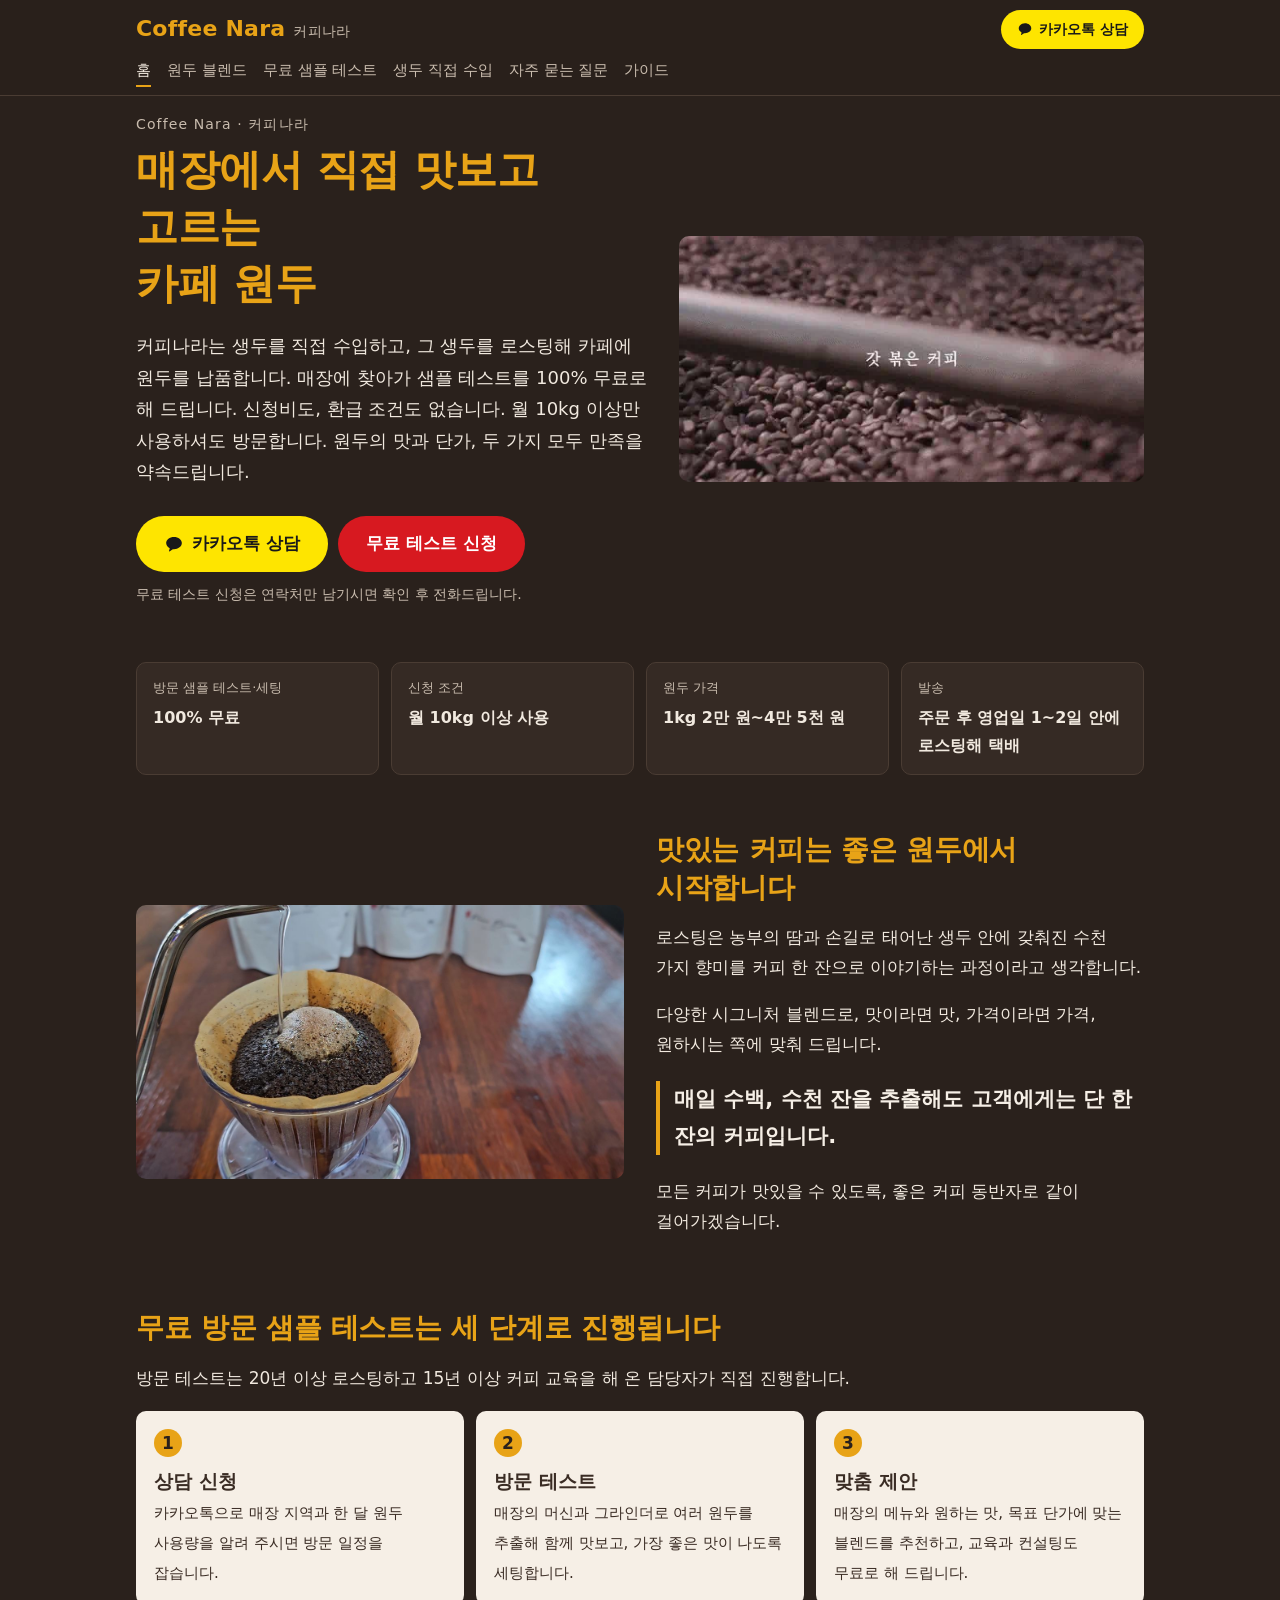
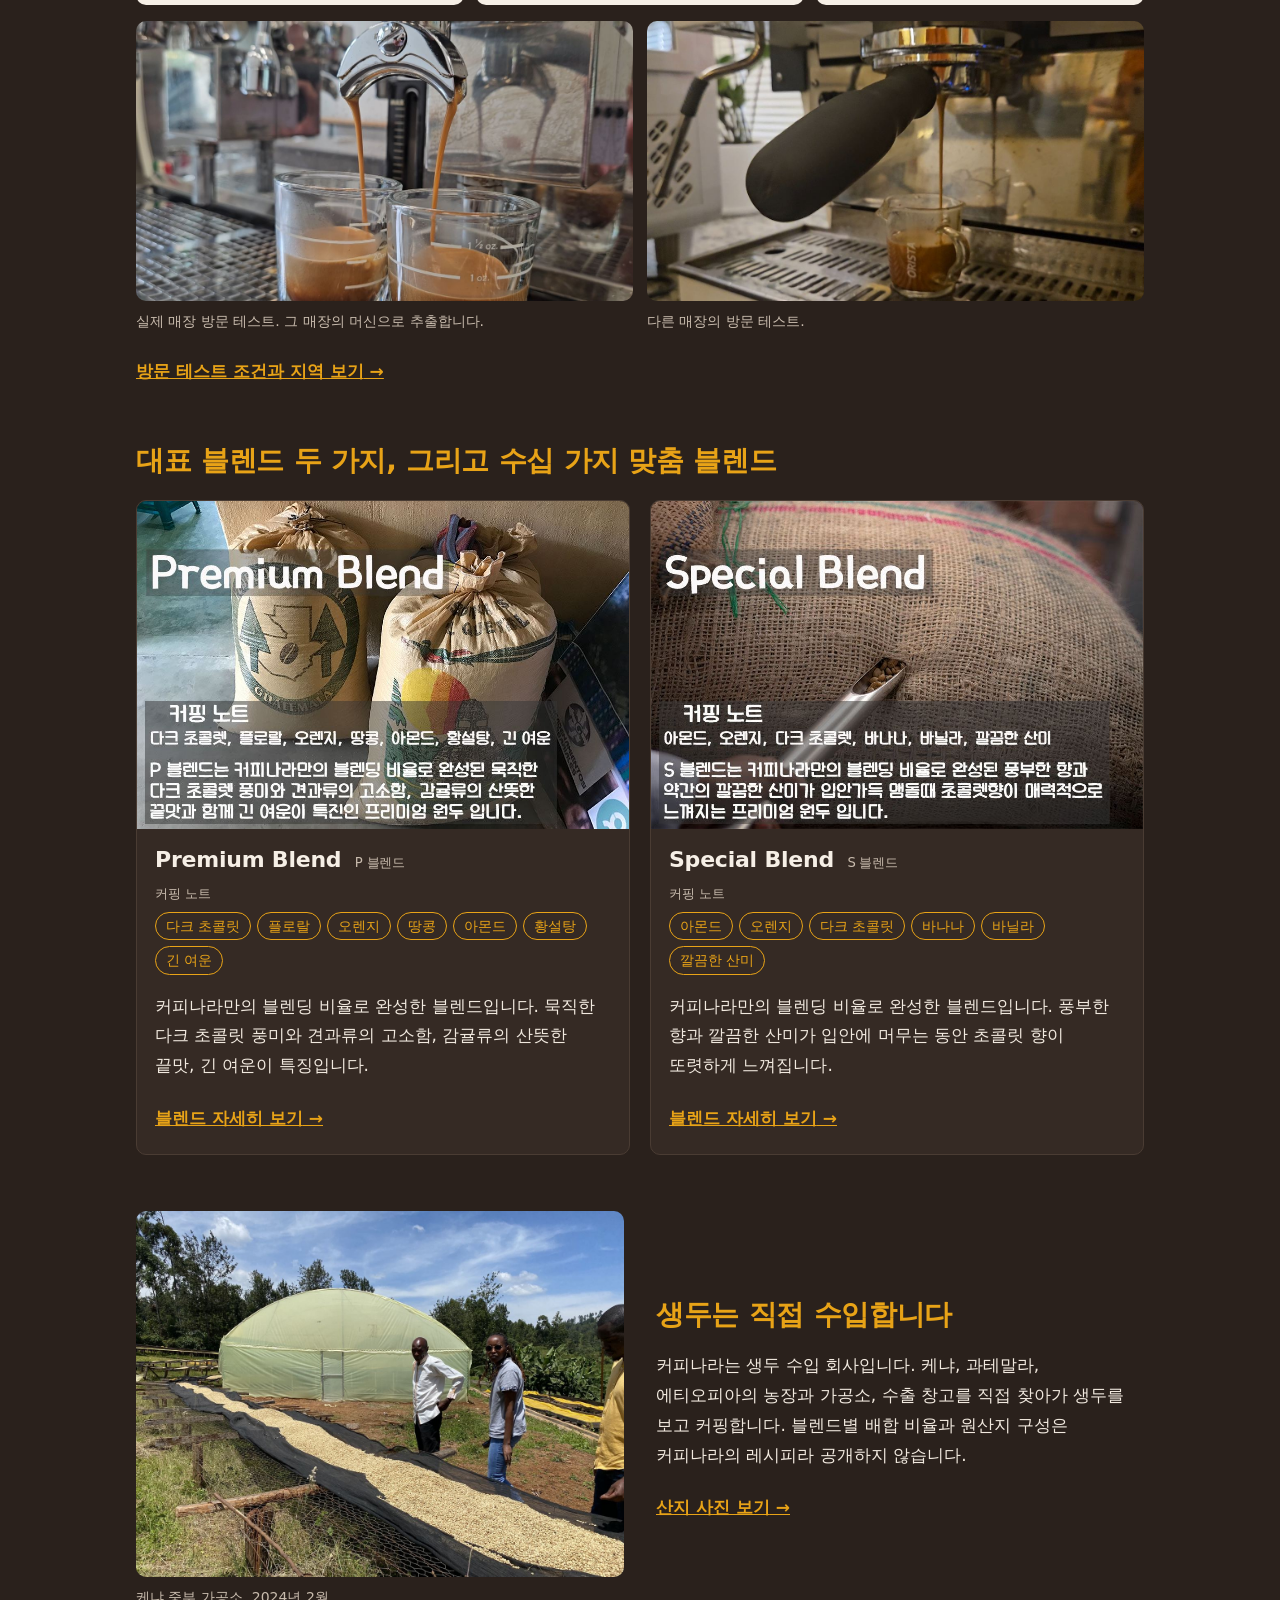
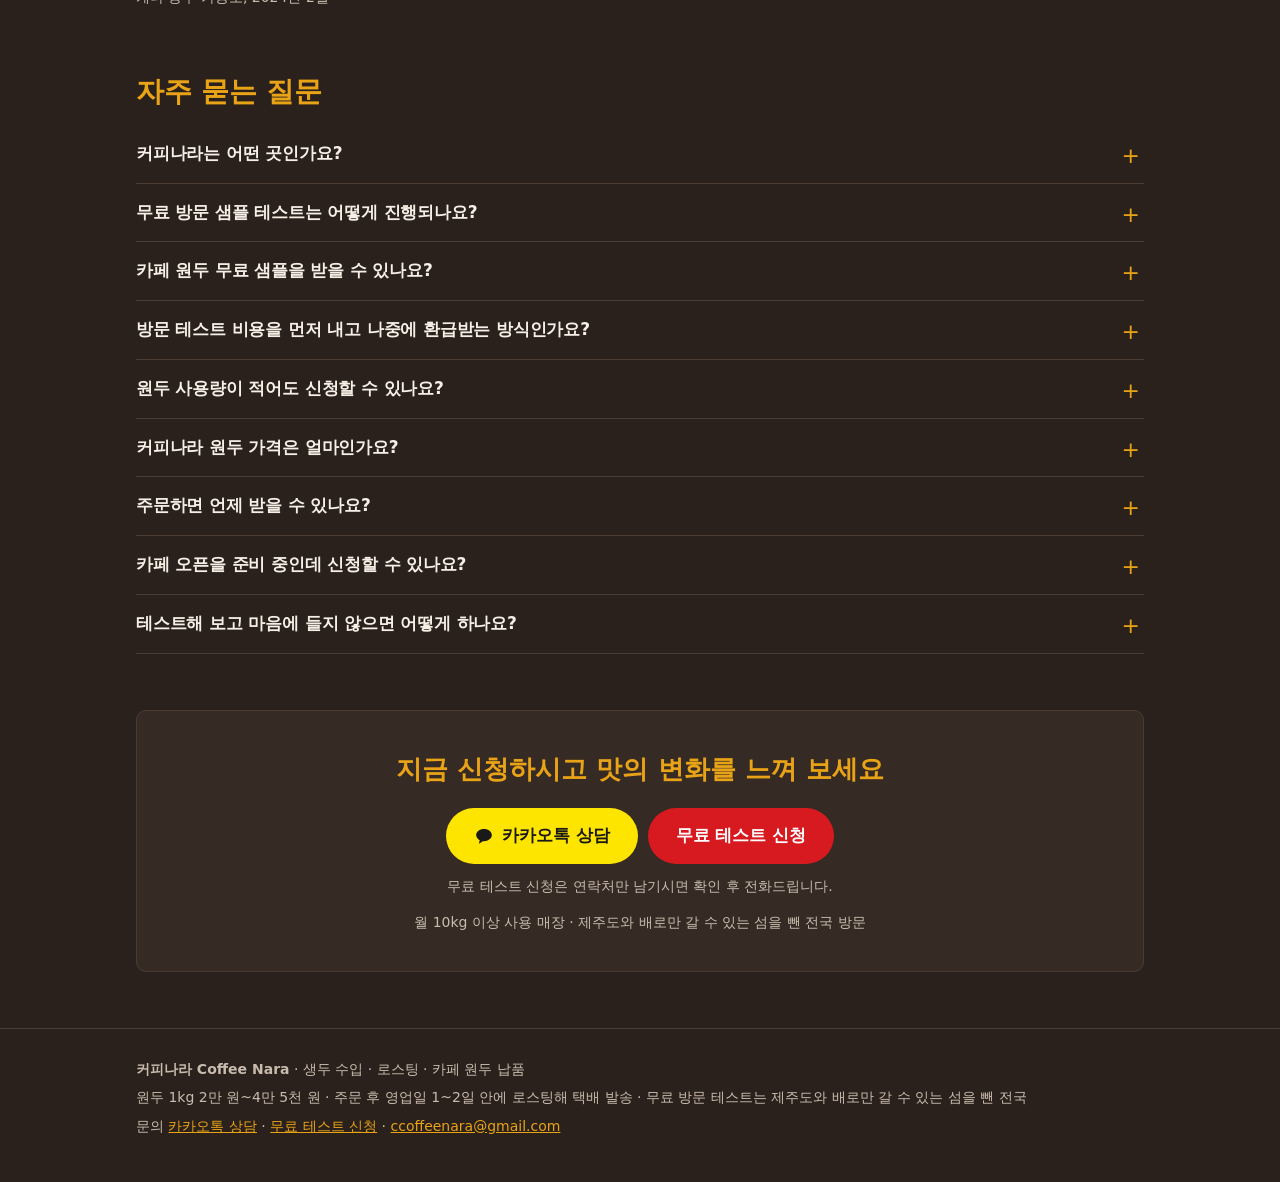
==== commit 0deadd1d: "Target 'free bean sample' searches: home and free-test titles, H1, descriptions, nav label, Service " ====
--- a/index.html
+++ b/index.html
@@ -3,16 +3,16 @@
 <head>
 <meta charset="utf-8">
 <meta name="viewport" content="width=device-width, initial-scale=1">
-<title>커피나라 Coffee Nara | 생두 수입 · 카페 원두 납품 · 무료 방문 샘플 테스트</title>
-<meta name="description" content="커피나라는 생두를 직접 수입해 로스팅하고 카페에 원두를 납품하는 회사입니다. 월 10kg 이상 매장에 찾아가 무료로 샘플 테스트를 합니다. 원두 1kg 기준 2만 원에서 4만 5천 원 사이.">
+<title>커피나라 Coffee Nara | 카페 원두 납품 · 무료 원두 샘플 테스트 · 생두 직접 수입</title>
+<meta name="description" content="커피나라는 생두를 직접 수입해 로스팅하고 카페에 원두를 납품하는 회사입니다. 원두 샘플을 택배로 보내는 대신 월 10kg 이상 쓰는 카페에 찾아가 무료 원두 샘플 테스트를 합니다. 원두 1kg 기준 2만 원에서 4만 5천 원 사이.">
 <link rel="canonical" href="https://coffeenara.github.io/">
 <meta name="robots" content="index, follow, max-image-preview:large">
 <meta name="theme-color" content="#2a211c">
 <meta property="og:type" content="website">
 <meta property="og:site_name" content="커피나라 Coffee Nara">
 <meta property="og:locale" content="ko_KR">
-<meta property="og:title" content="커피나라 Coffee Nara | 생두 수입 · 카페 원두 납품 · 무료 방문 샘플 테스트">
-<meta property="og:description" content="커피나라는 생두를 직접 수입해 로스팅하고 카페에 원두를 납품하는 회사입니다. 월 10kg 이상 매장에 찾아가 무료로 샘플 테스트를 합니다. 원두 1kg 기준 2만 원에서 4만 5천 원 사이.">
+<meta property="og:title" content="커피나라 Coffee Nara | 카페 원두 납품 · 무료 원두 샘플 테스트 · 생두 직접 수입">
+<meta property="og:description" content="커피나라는 생두를 직접 수입해 로스팅하고 카페에 원두를 납품하는 회사입니다. 원두 샘플을 택배로 보내는 대신 월 10kg 이상 쓰는 카페에 찾아가 무료 원두 샘플 테스트를 합니다. 원두 1kg 기준 2만 원에서 4만 5천 원 사이.">
 <meta property="og:url" content="https://coffeenara.github.io/">
 <meta property="og:image" content="https://coffeenara.github.io/assets/img/og-cover.jpg">
 <meta property="og:image:alt" content="커피 생두 마대 위에 커피나라, 카페 원두 납품, 무료 방문 샘플 테스트 문구">
@@ -235,7 +235,7 @@
    "@type": "WebPage",
    "@id": "https://coffeenara.github.io/#webpage",
    "url": "https://coffeenara.github.io/",
-   "name": "커피나라 | 카페 원두 납품 · 무료 방문 샘플 테스트",
+   "name": "커피나라 | 카페 원두 납품 · 무료 원두 샘플 테스트",
    "inLanguage": "ko",
    "about": {
     "@id": "https://coffeenara.github.io/#org"
@@ -243,7 +243,7 @@
    "isPartOf": {
     "@id": "https://coffeenara.github.io/#website"
    },
-   "dateModified": "2026-11-13"
+   "dateModified": "2026-11-15"
   },
   {
    "@type": "FAQPage",
@@ -262,6 +262,14 @@
      "acceptedAnswer": {
       "@type": "Answer",
       "text": "상담을 신청하시면 일정을 잡아 매장으로 직접 찾아갑니다. 20년 이상 로스팅하고 15년 이상 커피 교육을 해 온 담당자가 매장의 머신과 그라인더로 여러 원두를 직접 추출해 함께 맛보고, 그 매장에서 가장 좋은 맛이 나도록 세팅한 뒤 메뉴와 원하는 맛, 목표 단가에 맞는 블렌드를 제안해 드립니다. 테스트는 100% 무료입니다."
+     }
+    },
+    {
+     "@type": "Question",
+     "name": "카페 원두 무료 샘플을 받을 수 있나요?",
+     "acceptedAnswer": {
+      "@type": "Answer",
+      "text": "커피나라는 원두 샘플을 택배로 보내 드리지 않습니다. 대신 원두를 쓰실 카페에 직접 찾아가, 매장의 머신과 그라인더로 여러 원두를 추출해 함께 맛보는 무료 원두 샘플 테스트를 해 드립니다. 한 달 원두 사용량이 10kg 이상인 카페와 오픈을 준비하는 매장이 신청할 수 있고, 비용은 100% 무료입니다."
      }
     },
     {
@@ -324,7 +332,7 @@
 <a class="brand" href="/">Coffee Nara<span>커피나라</span></a>
 <a class="btn btn-talk btn-sm" href="https://open.kakao.com/o/s36juFWi" target="_blank" rel="noopener"><svg class="talk-ico" viewBox="0 0 24 24" aria-hidden="true" focusable="false"><path d="M12 3.5C6.8 3.5 2.6 6.8 2.6 10.9c0 2.6 1.7 4.9 4.3 6.2l-.9 3.4c-.1.3.3.6.6.4l4-2.7c.5.1.9.1 1.4.1 5.2 0 9.4-3.3 9.4-7.4S17.2 3.5 12 3.5z"/></svg><span>카카오톡 상담</span></a>
 </div>
-<nav class="wrap nav" aria-label="사이트 메뉴"><a href="/" aria-current="page">홈</a><a href="/blends/">원두 블렌드</a><a href="/free-test/">무료 방문 테스트</a><a href="/origin/">생두 직접 수입</a><a href="/faq/">자주 묻는 질문</a><a href="/guide/">가이드</a></nav>
+<nav class="wrap nav" aria-label="사이트 메뉴"><a href="/" aria-current="page">홈</a><a href="/blends/">원두 블렌드</a><a href="/free-test/">무료 샘플 테스트</a><a href="/origin/">생두 직접 수입</a><a href="/faq/">자주 묻는 질문</a><a href="/guide/">가이드</a></nav>
 </header>
 <main class="wrap">
 <section class="hero">
@@ -399,7 +407,7 @@
 <a class="more" href="/origin/">산지 사진 보기</a>
 </div>
 </section>
-<section class="faq" aria-labelledby="faq-h"><h2 id="faq-h">자주 묻는 질문</h2><details class="faq-item"><summary><h3>커피나라는 어떤 곳인가요?</h3></summary><p>커피나라(Coffee Nara)는 생두를 직접 수입하는 회사이자, 그 생두를 로스팅해 카페와 매장에 원두를 납품하는 로스터리입니다. 원두를 쓰실 매장에 직접 찾아가 무료로 샘플 테스트를 해 드립니다.</p></details><details class="faq-item"><summary><h3>무료 방문 샘플 테스트는 어떻게 진행되나요?</h3></summary><p>상담을 신청하시면 일정을 잡아 매장으로 직접 찾아갑니다. 20년 이상 로스팅하고 15년 이상 커피 교육을 해 온 담당자가 매장의 머신과 그라인더로 여러 원두를 직접 추출해 함께 맛보고, 그 매장에서 가장 좋은 맛이 나도록 세팅한 뒤 메뉴와 원하는 맛, 목표 단가에 맞는 블렌드를 제안해 드립니다. 테스트는 100% 무료입니다.</p></details><details class="faq-item"><summary><h3>방문 테스트 비용을 먼저 내고 나중에 환급받는 방식인가요?</h3></summary><p>아닙니다. 커피나라 방문 샘플 테스트는 100% 무료입니다. 신청할 때 내는 비용이나 보증금이 없고, 일정량을 주문해야 돌려받는 환급 조건도 없습니다. 로스터리에서 몇 km 안이라는 거리 제한도 없이, 제주도와 배로만 갈 수 있는 섬을 뺀 전국에 찾아갑니다. 테스트 후 거래하지 않아도 비용이 생기지 않습니다.</p></details><details class="faq-item"><summary><h3>원두 사용량이 적어도 신청할 수 있나요?</h3></summary><p>한 달에 원두를 10kg 이상 사용하시면 무료 방문 샘플 테스트를 신청할 수 있습니다. 에스프레소 한 잔(더블샷)에 원두 18~20g을 쓴다면 10kg은 약 500~550잔, 하루 평균 17~18잔입니다.</p></details><details class="faq-item"><summary><h3>커피나라 원두 가격은 얼마인가요?</h3></summary><p>커피나라 원두는 1kg 기준 2만 원에서 4만 5천 원 사이입니다. 블렌드에 따라 가격이 다르며, 방문 테스트 때 매장의 목표 단가에 맞춰 제안해 드립니다.</p></details><details class="faq-item"><summary><h3>주문하면 언제 받을 수 있나요?</h3></summary><p>주문을 받은 뒤 영업일 기준 1~2일 안에 로스팅해 택배로 보냅니다. 주문에 맞춰 볶은 원두를 받게 됩니다.</p></details><details class="faq-item"><summary><h3>카페 오픈을 준비 중인데 신청할 수 있나요?</h3></summary><p>네. 오픈을 준비하는 단계에서도 상담을 신청할 수 있습니다. 방문 테스트는 매장의 커피 머신으로 하므로, 머신이 설치된 뒤 일정을 잡아 찾아갑니다. 예상 사용량과 원하는 맛, 목표 단가를 알려 주시면 매장에 맞는 블렌드를 함께 고릅니다.</p></details><details class="faq-item"><summary><h3>테스트해 보고 마음에 들지 않으면 어떻게 하나요?</h3></summary><p>부담 갖지 않으셔도 됩니다. 테스트는 처음부터 끝까지 무료라 거래하지 않으셔도 손해 볼 것이 없습니다. 만족스럽지 않다면 커피나라가 풀어야 할 문제이고, 받은 피드백으로 블렌드를 다시 맞춰 갑니다.</p></details></section><section class="cta"><p class="cta-lead">지금 신청하시고 맛의 변화를 느껴 보세요</p><div class="btn-row"><a class="btn btn-talk" href="https://open.kakao.com/o/s36juFWi" target="_blank" rel="noopener"><svg class="talk-ico" viewBox="0 0 24 24" aria-hidden="true" focusable="false"><path d="M12 3.5C6.8 3.5 2.6 6.8 2.6 10.9c0 2.6 1.7 4.9 4.3 6.2l-.9 3.4c-.1.3.3.6.6.4l4-2.7c.5.1.9.1 1.4.1 5.2 0 9.4-3.3 9.4-7.4S17.2 3.5 12 3.5z"/></svg><span>카카오톡 상담</span></a><a class="btn btn-form" href="https://tally.so/r/nPqB0V" target="_blank" rel="noopener">무료 테스트 신청</a></div><p class="cta-alt">무료 테스트 신청은 연락처만 남기시면 확인 후 전화드립니다.</p><p class="cta-sub">월 10kg 이상 사용 매장 · 제주도와 배로만 갈 수 있는 섬을 뺀 전국 방문</p></section>
+<section class="faq" aria-labelledby="faq-h"><h2 id="faq-h">자주 묻는 질문</h2><details class="faq-item"><summary><h3>커피나라는 어떤 곳인가요?</h3></summary><p>커피나라(Coffee Nara)는 생두를 직접 수입하는 회사이자, 그 생두를 로스팅해 카페와 매장에 원두를 납품하는 로스터리입니다. 원두를 쓰실 매장에 직접 찾아가 무료로 샘플 테스트를 해 드립니다.</p></details><details class="faq-item"><summary><h3>무료 방문 샘플 테스트는 어떻게 진행되나요?</h3></summary><p>상담을 신청하시면 일정을 잡아 매장으로 직접 찾아갑니다. 20년 이상 로스팅하고 15년 이상 커피 교육을 해 온 담당자가 매장의 머신과 그라인더로 여러 원두를 직접 추출해 함께 맛보고, 그 매장에서 가장 좋은 맛이 나도록 세팅한 뒤 메뉴와 원하는 맛, 목표 단가에 맞는 블렌드를 제안해 드립니다. 테스트는 100% 무료입니다.</p></details><details class="faq-item"><summary><h3>카페 원두 무료 샘플을 받을 수 있나요?</h3></summary><p>커피나라는 원두 샘플을 택배로 보내 드리지 않습니다. 대신 원두를 쓰실 카페에 직접 찾아가, 매장의 머신과 그라인더로 여러 원두를 추출해 함께 맛보는 무료 원두 샘플 테스트를 해 드립니다. 한 달 원두 사용량이 10kg 이상인 카페와 오픈을 준비하는 매장이 신청할 수 있고, 비용은 100% 무료입니다.</p></details><details class="faq-item"><summary><h3>방문 테스트 비용을 먼저 내고 나중에 환급받는 방식인가요?</h3></summary><p>아닙니다. 커피나라 방문 샘플 테스트는 100% 무료입니다. 신청할 때 내는 비용이나 보증금이 없고, 일정량을 주문해야 돌려받는 환급 조건도 없습니다. 로스터리에서 몇 km 안이라는 거리 제한도 없이, 제주도와 배로만 갈 수 있는 섬을 뺀 전국에 찾아갑니다. 테스트 후 거래하지 않아도 비용이 생기지 않습니다.</p></details><details class="faq-item"><summary><h3>원두 사용량이 적어도 신청할 수 있나요?</h3></summary><p>한 달에 원두를 10kg 이상 사용하시면 무료 방문 샘플 테스트를 신청할 수 있습니다. 에스프레소 한 잔(더블샷)에 원두 18~20g을 쓴다면 10kg은 약 500~550잔, 하루 평균 17~18잔입니다.</p></details><details class="faq-item"><summary><h3>커피나라 원두 가격은 얼마인가요?</h3></summary><p>커피나라 원두는 1kg 기준 2만 원에서 4만 5천 원 사이입니다. 블렌드에 따라 가격이 다르며, 방문 테스트 때 매장의 목표 단가에 맞춰 제안해 드립니다.</p></details><details class="faq-item"><summary><h3>주문하면 언제 받을 수 있나요?</h3></summary><p>주문을 받은 뒤 영업일 기준 1~2일 안에 로스팅해 택배로 보냅니다. 주문에 맞춰 볶은 원두를 받게 됩니다.</p></details><details class="faq-item"><summary><h3>카페 오픈을 준비 중인데 신청할 수 있나요?</h3></summary><p>네. 오픈을 준비하는 단계에서도 상담을 신청할 수 있습니다. 방문 테스트는 매장의 커피 머신으로 하므로, 머신이 설치된 뒤 일정을 잡아 찾아갑니다. 예상 사용량과 원하는 맛, 목표 단가를 알려 주시면 매장에 맞는 블렌드를 함께 고릅니다.</p></details><details class="faq-item"><summary><h3>테스트해 보고 마음에 들지 않으면 어떻게 하나요?</h3></summary><p>부담 갖지 않으셔도 됩니다. 테스트는 처음부터 끝까지 무료라 거래하지 않으셔도 손해 볼 것이 없습니다. 만족스럽지 않다면 커피나라가 풀어야 할 문제이고, 받은 피드백으로 블렌드를 다시 맞춰 갑니다.</p></details></section><section class="cta"><p class="cta-lead">지금 신청하시고 맛의 변화를 느껴 보세요</p><div class="btn-row"><a class="btn btn-talk" href="https://open.kakao.com/o/s36juFWi" target="_blank" rel="noopener"><svg class="talk-ico" viewBox="0 0 24 24" aria-hidden="true" focusable="false"><path d="M12 3.5C6.8 3.5 2.6 6.8 2.6 10.9c0 2.6 1.7 4.9 4.3 6.2l-.9 3.4c-.1.3.3.6.6.4l4-2.7c.5.1.9.1 1.4.1 5.2 0 9.4-3.3 9.4-7.4S17.2 3.5 12 3.5z"/></svg><span>카카오톡 상담</span></a><a class="btn btn-form" href="https://tally.so/r/nPqB0V" target="_blank" rel="noopener">무료 테스트 신청</a></div><p class="cta-alt">무료 테스트 신청은 연락처만 남기시면 확인 후 전화드립니다.</p><p class="cta-sub">월 10kg 이상 사용 매장 · 제주도와 배로만 갈 수 있는 섬을 뺀 전국 방문</p></section>
 </main>
 <footer class="site-footer">
 <div class="wrap">
